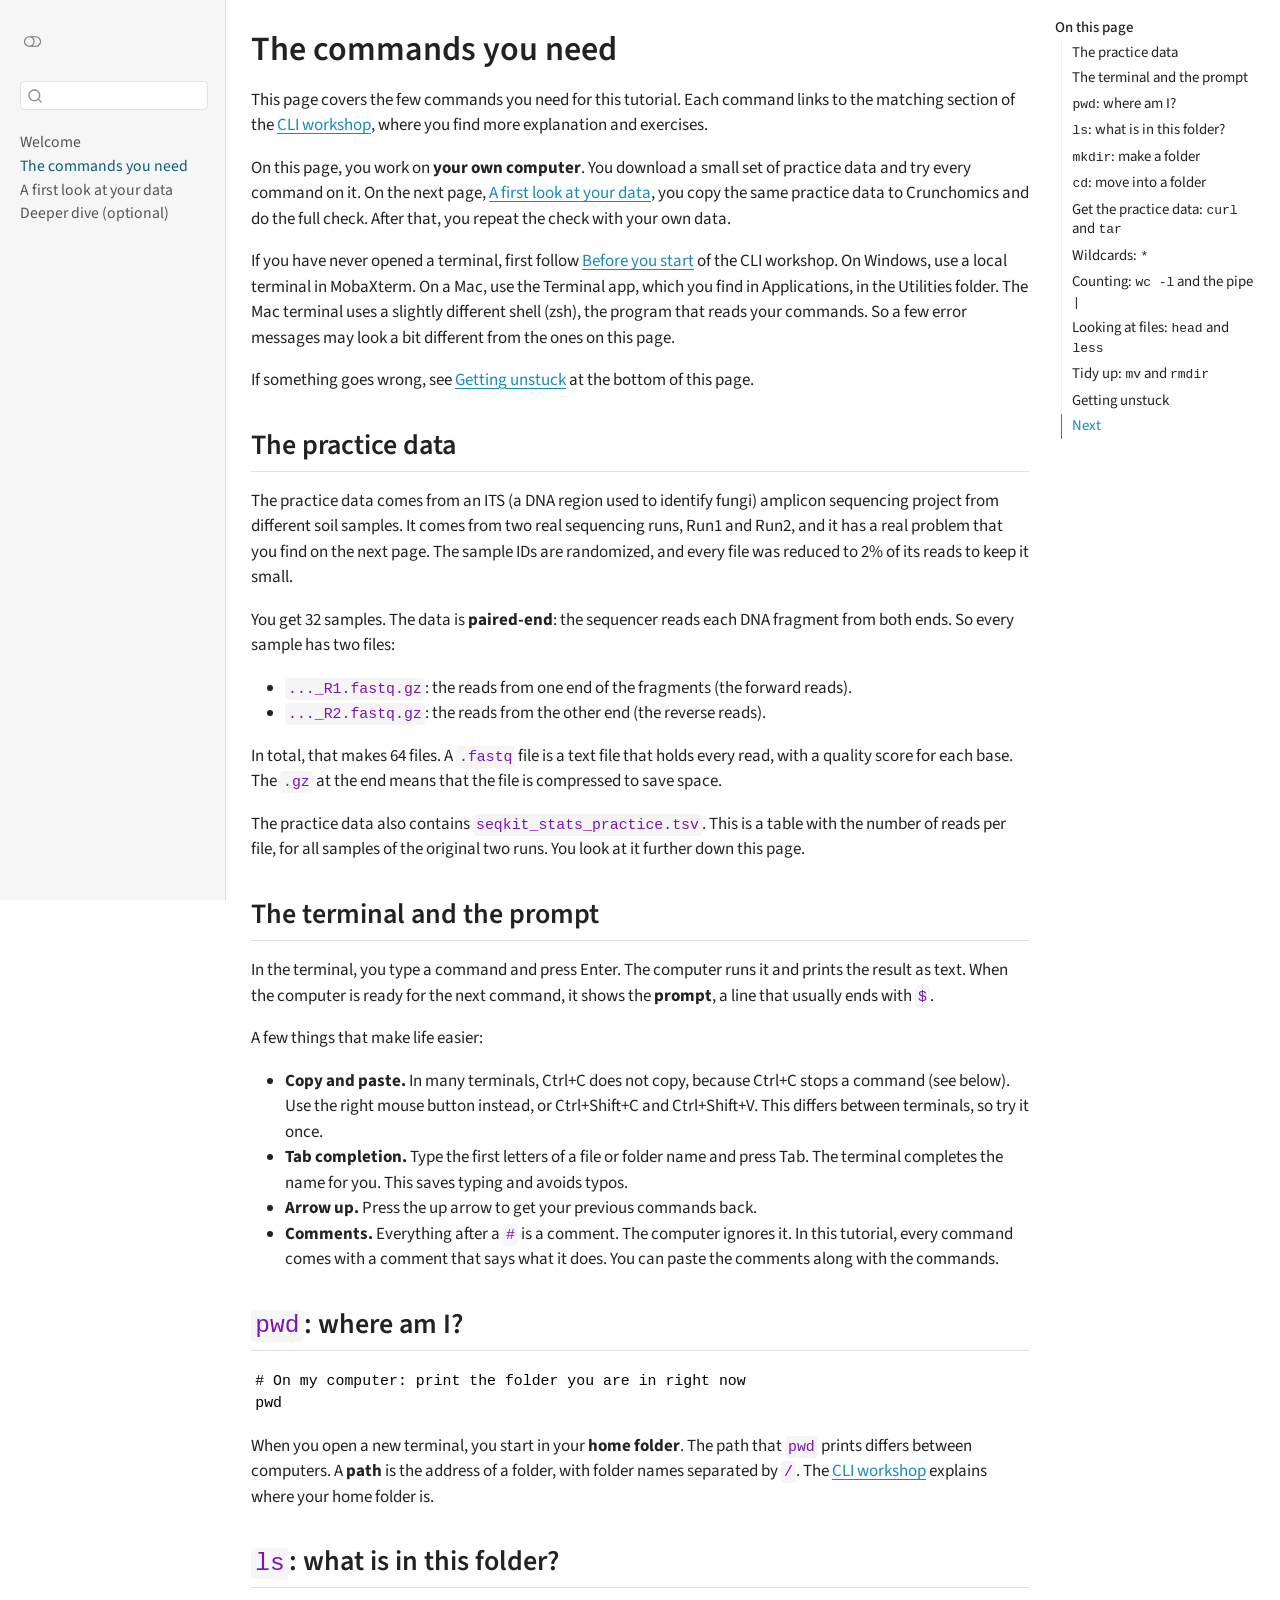
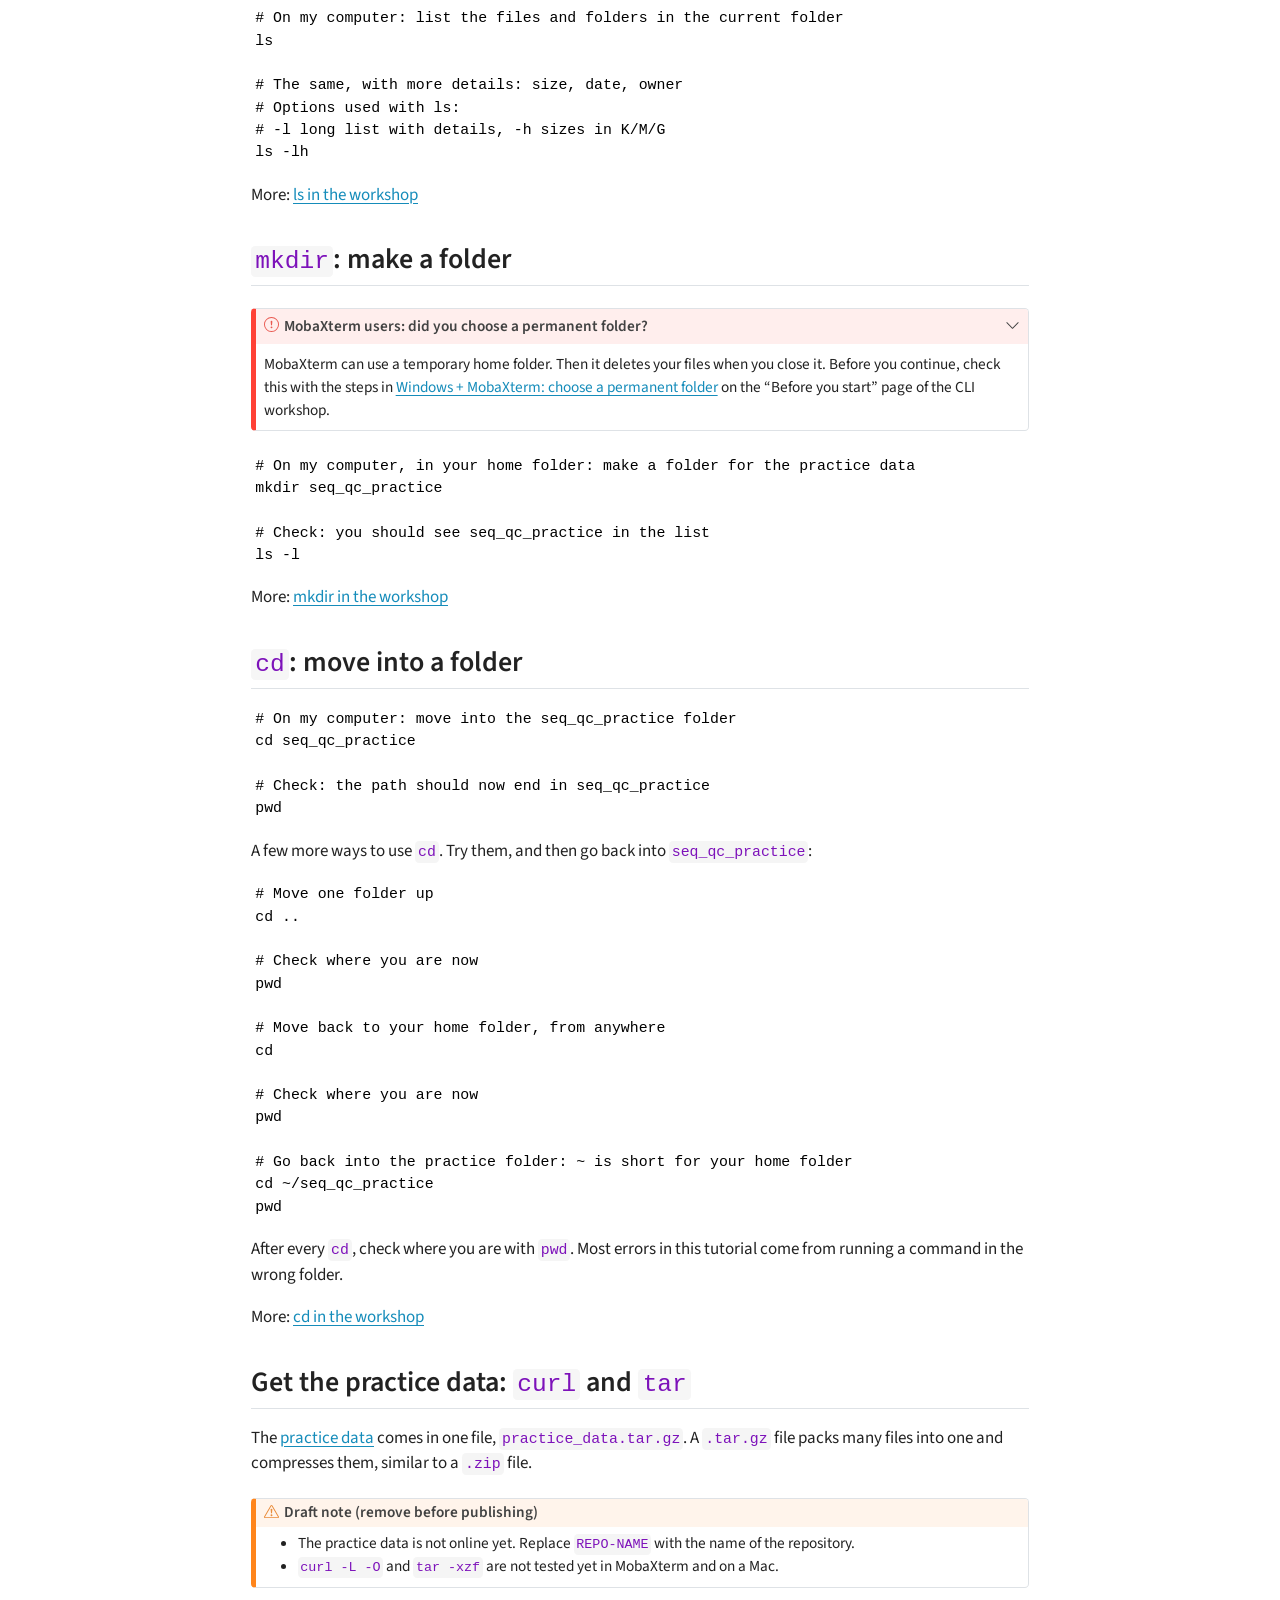
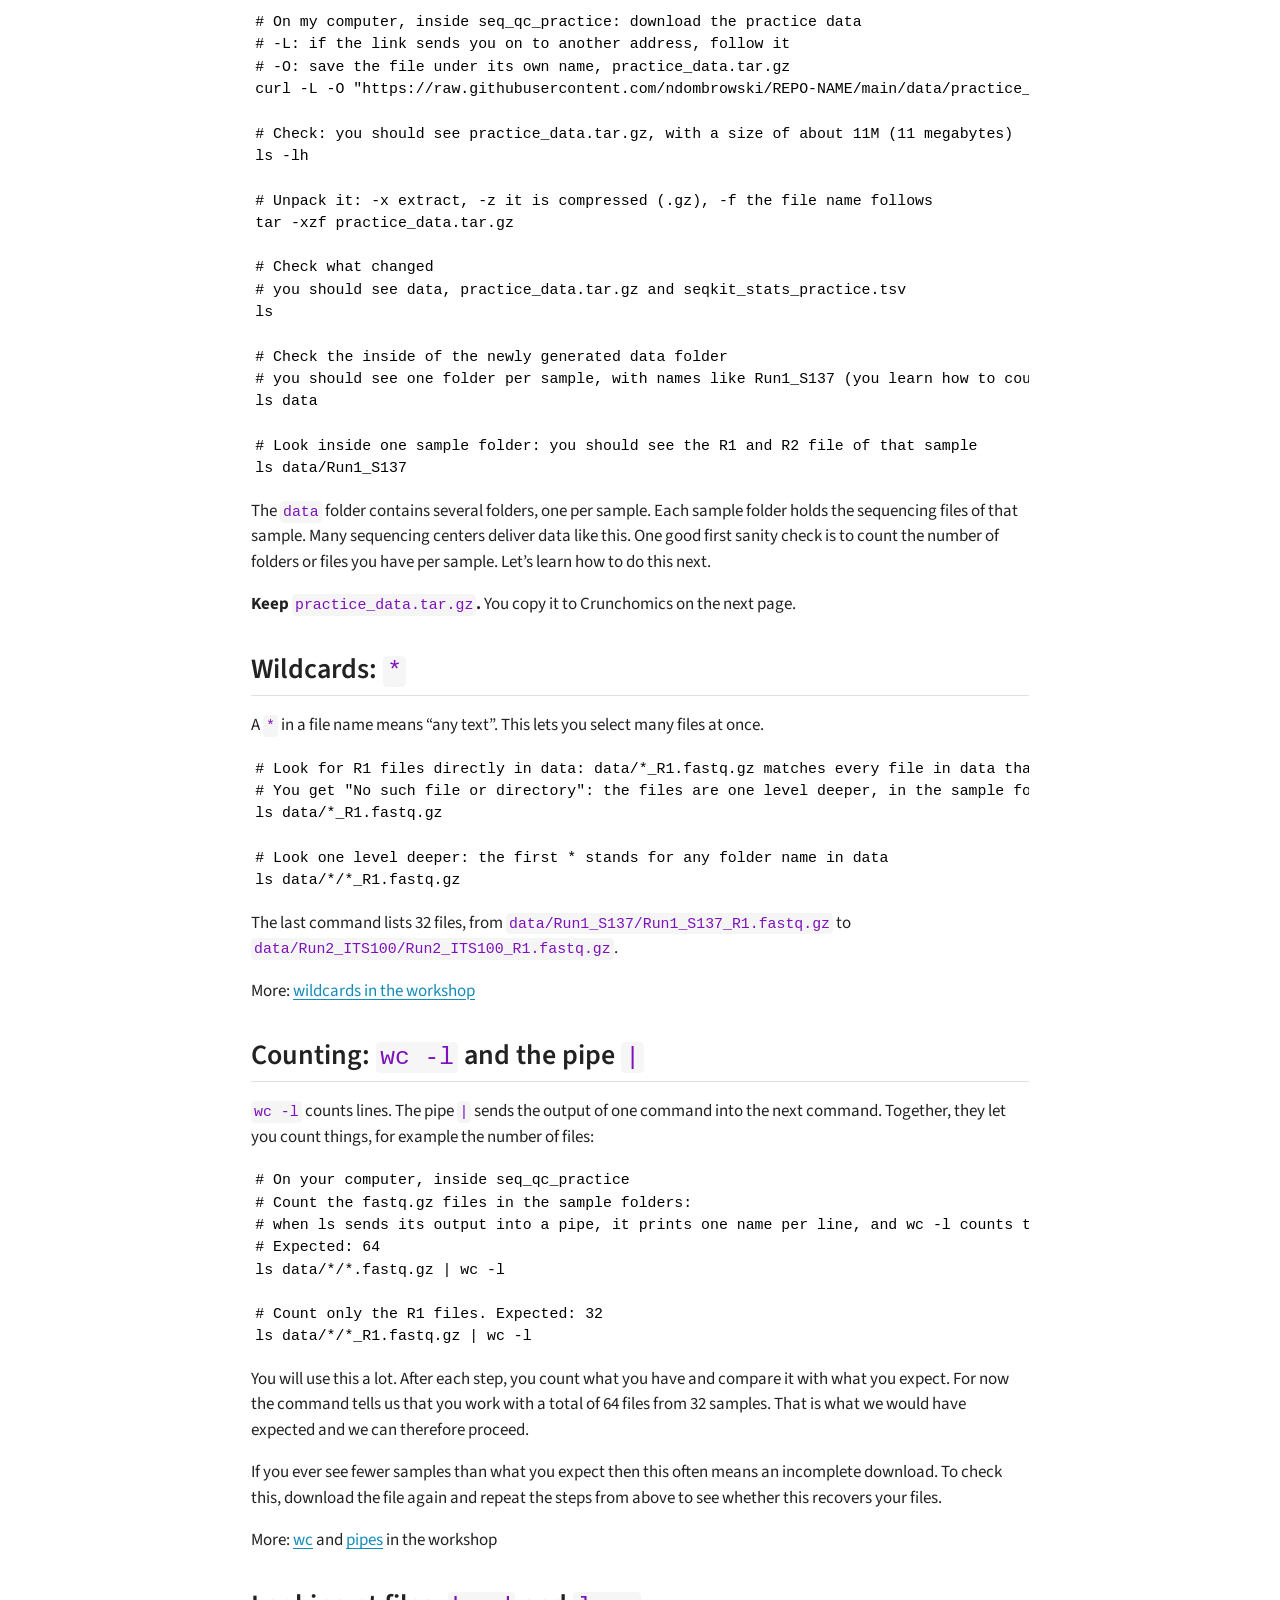
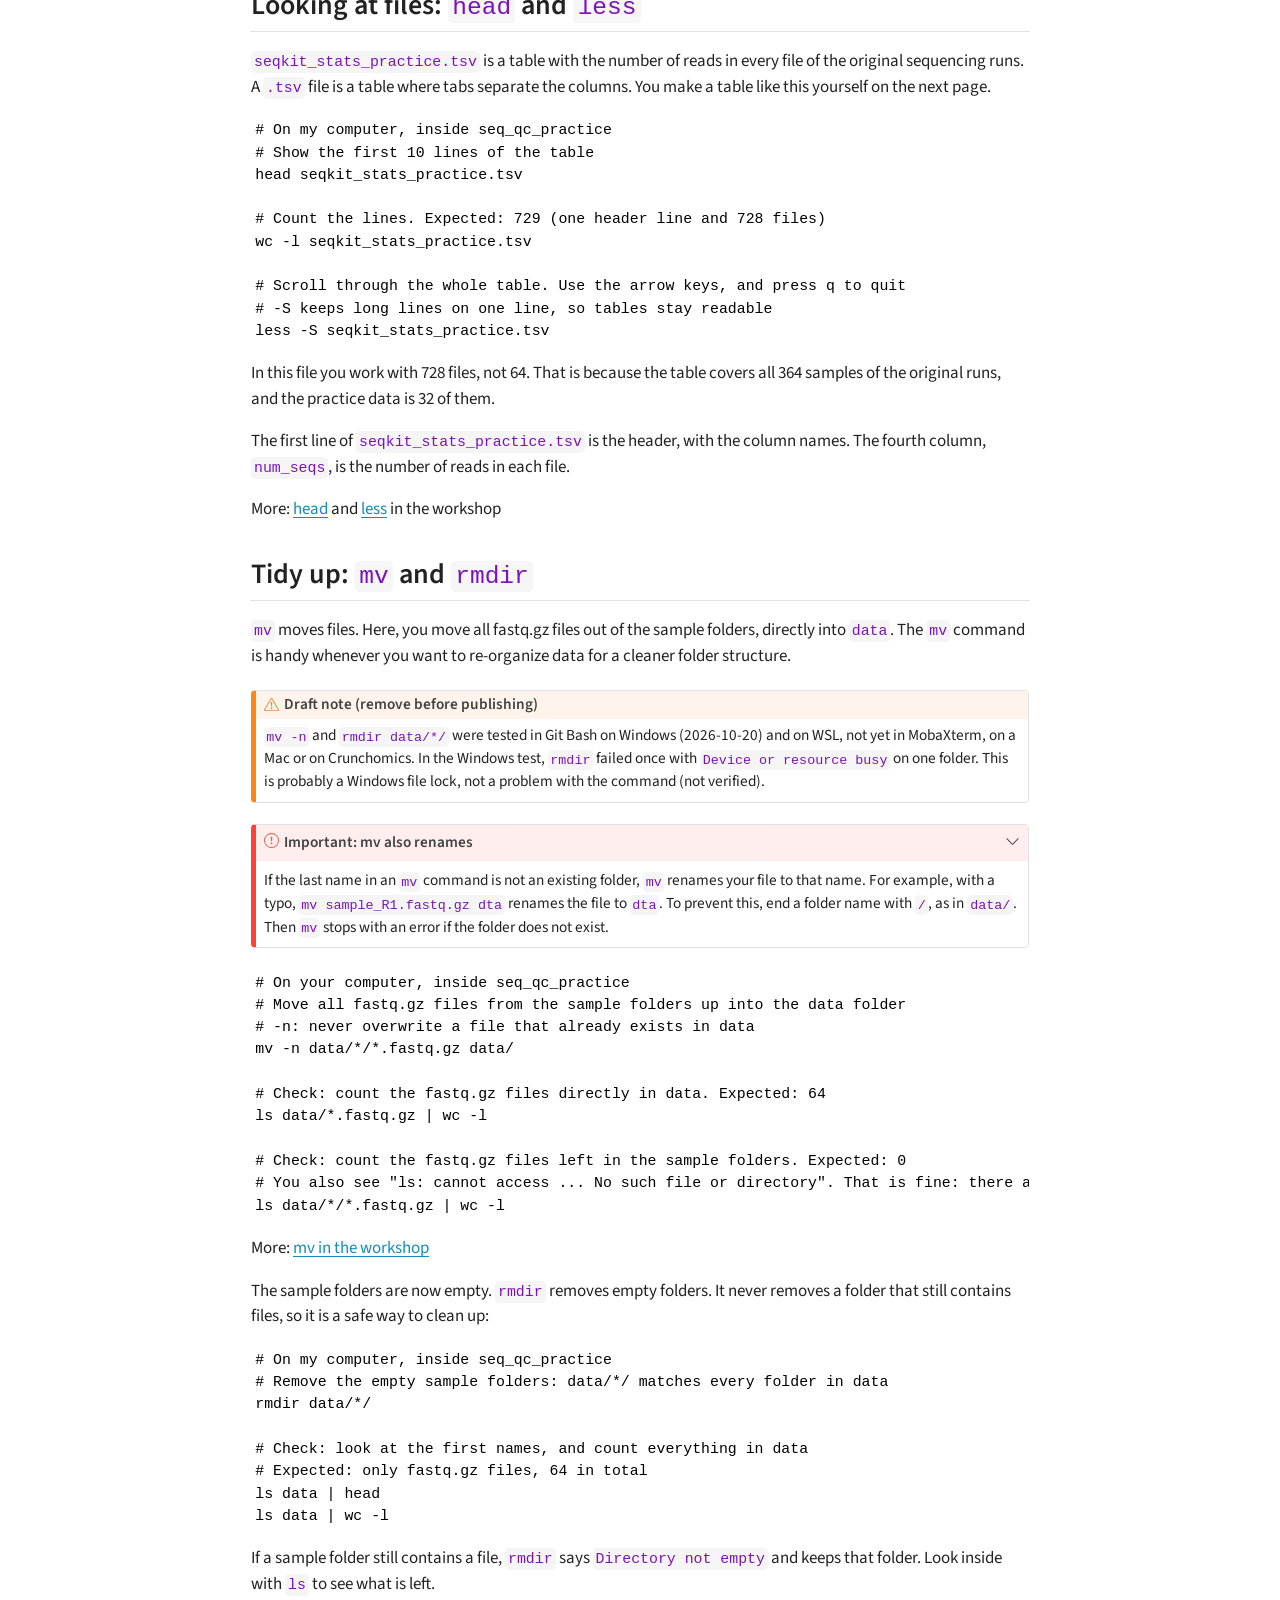
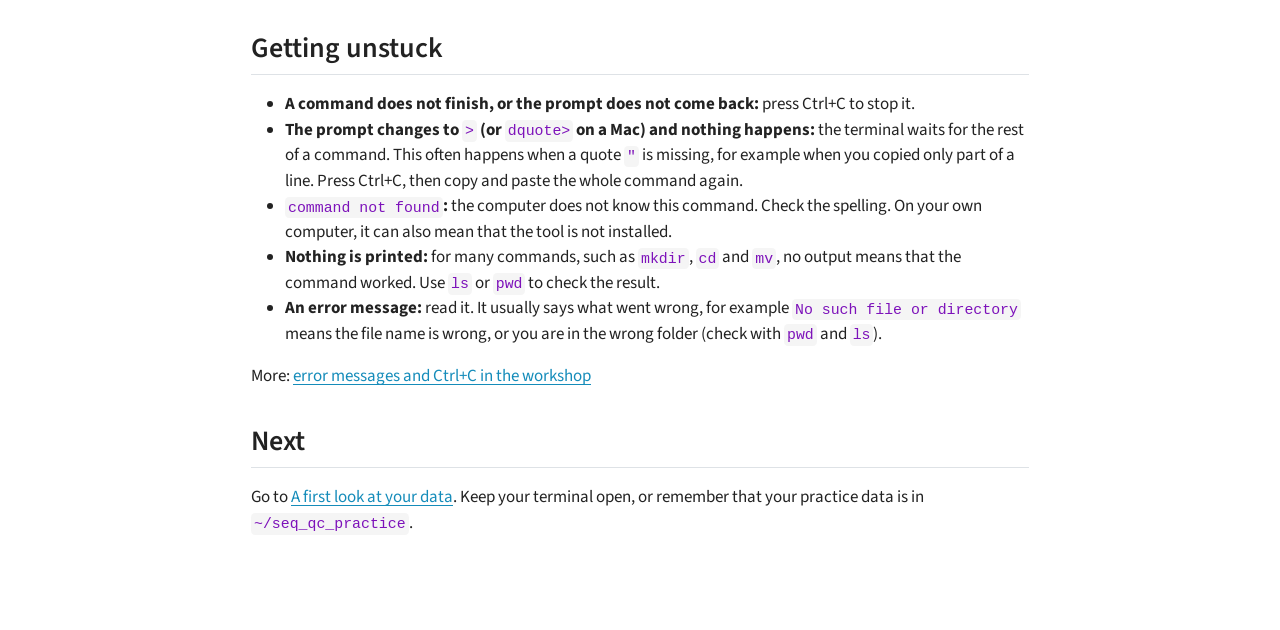
==== docs/source/cli_minimum.html @ c7c20f43 "initial version put online" ====
<!DOCTYPE html>
<html xmlns="http://www.w3.org/1999/xhtml" lang="en" xml:lang="en"><head>

<meta charset="utf-8">
<meta name="generator" content="quarto-1.8.25">

<meta name="viewport" content="width=device-width, initial-scale=1.0, user-scalable=yes">


<title>The commands you need – First look at your sequencing data</title>
<style>
code{white-space: pre-wrap;}
span.smallcaps{font-variant: small-caps;}
div.columns{display: flex; gap: min(4vw, 1.5em);}
div.column{flex: auto; overflow-x: auto;}
div.hanging-indent{margin-left: 1.5em; text-indent: -1.5em;}
ul.task-list{list-style: none;}
ul.task-list li input[type="checkbox"] {
  width: 0.8em;
  margin: 0 0.8em 0.2em -1em; /* quarto-specific, see https://github.com/quarto-dev/quarto-cli/issues/4556 */ 
  vertical-align: middle;
}
</style>


<script src="../site_libs/quarto-nav/quarto-nav.js"></script>
<script src="../site_libs/quarto-nav/headroom.min.js"></script>
<script src="../site_libs/clipboard/clipboard.min.js"></script>
<script src="../site_libs/quarto-search/autocomplete.umd.js"></script>
<script src="../site_libs/quarto-search/fuse.min.js"></script>
<script src="../site_libs/quarto-search/quarto-search.js"></script>
<meta name="quarto:offset" content="../">
<script src="../site_libs/quarto-html/quarto.js" type="module"></script>
<script src="../site_libs/quarto-html/tabsets/tabsets.js" type="module"></script>
<script src="../site_libs/quarto-html/axe/axe-check.js" type="module"></script>
<script src="../site_libs/quarto-html/popper.min.js"></script>
<script src="../site_libs/quarto-html/tippy.umd.min.js"></script>
<script src="../site_libs/quarto-html/anchor.min.js"></script>
<link href="../site_libs/quarto-html/tippy.css" rel="stylesheet">
<link href="../site_libs/quarto-html/quarto-syntax-highlighting-7b89279ff1a6dce999919e0e67d4d9ec.css" rel="stylesheet" class="quarto-color-scheme" id="quarto-text-highlighting-styles">
<link href="../site_libs/quarto-html/quarto-syntax-highlighting-dark-707d8167ce6003fca903bfe2be84ab7f.css" rel="stylesheet" class="quarto-color-scheme quarto-color-alternate" id="quarto-text-highlighting-styles">
<link href="../site_libs/quarto-html/quarto-syntax-highlighting-7b89279ff1a6dce999919e0e67d4d9ec.css" rel="stylesheet" class="quarto-color-scheme-extra" id="quarto-text-highlighting-styles">
<script src="../site_libs/bootstrap/bootstrap.min.js"></script>
<link href="../site_libs/bootstrap/bootstrap-icons.css" rel="stylesheet">
<link href="../site_libs/bootstrap/bootstrap-a8c54b696edecc08a61f744415371247.min.css" rel="stylesheet" append-hash="true" class="quarto-color-scheme" id="quarto-bootstrap" data-mode="light">
<link href="../site_libs/bootstrap/bootstrap-dark-7ecb8f517338ca286f29673a4347da8d.min.css" rel="stylesheet" append-hash="true" class="quarto-color-scheme quarto-color-alternate" id="quarto-bootstrap" data-mode="dark">
<link href="../site_libs/bootstrap/bootstrap-a8c54b696edecc08a61f744415371247.min.css" rel="stylesheet" append-hash="true" class="quarto-color-scheme-extra" id="quarto-bootstrap" data-mode="light">
<script id="quarto-search-options" type="application/json">{
  "location": "sidebar",
  "copy-button": false,
  "collapse-after": 3,
  "panel-placement": "start",
  "type": "textbox",
  "limit": 50,
  "keyboard-shortcut": [
    "f",
    "/",
    "s"
  ],
  "show-item-context": false,
  "language": {
    "search-no-results-text": "No results",
    "search-matching-documents-text": "matching documents",
    "search-copy-link-title": "Copy link to search",
    "search-hide-matches-text": "Hide additional matches",
    "search-more-match-text": "more match in this document",
    "search-more-matches-text": "more matches in this document",
    "search-clear-button-title": "Clear",
    "search-text-placeholder": "",
    "search-detached-cancel-button-title": "Cancel",
    "search-submit-button-title": "Submit",
    "search-label": "Search"
  }
}</script>


</head>

<body class="nav-sidebar docked quarto-light"><script id="quarto-html-before-body" type="application/javascript">
    const toggleBodyColorMode = (bsSheetEl) => {
      const mode = bsSheetEl.getAttribute("data-mode");
      const bodyEl = window.document.querySelector("body");
      if (mode === "dark") {
        bodyEl.classList.add("quarto-dark");
        bodyEl.classList.remove("quarto-light");
      } else {
        bodyEl.classList.add("quarto-light");
        bodyEl.classList.remove("quarto-dark");
      }
    }
    const toggleBodyColorPrimary = () => {
      const bsSheetEl = window.document.querySelector("link#quarto-bootstrap:not([rel=disabled-stylesheet])");
      if (bsSheetEl) {
        toggleBodyColorMode(bsSheetEl);
      }
    }
    const setColorSchemeToggle = (alternate) => {
      const toggles = window.document.querySelectorAll('.quarto-color-scheme-toggle');
      for (let i=0; i < toggles.length; i++) {
        const toggle = toggles[i];
        if (toggle) {
          if (alternate) {
            toggle.classList.add("alternate");
          } else {
            toggle.classList.remove("alternate");
          }
        }
      }
    };
    const toggleColorMode = (alternate) => {
      // Switch the stylesheets
      const primaryStylesheets = window.document.querySelectorAll('link.quarto-color-scheme:not(.quarto-color-alternate)');
      const alternateStylesheets = window.document.querySelectorAll('link.quarto-color-scheme.quarto-color-alternate');
      manageTransitions('#quarto-margin-sidebar .nav-link', false);
      if (alternate) {
        // note: dark is layered on light, we don't disable primary!
        enableStylesheet(alternateStylesheets);
        for (const sheetNode of alternateStylesheets) {
          if (sheetNode.id === "quarto-bootstrap") {
            toggleBodyColorMode(sheetNode);
          }
        }
      } else {
        disableStylesheet(alternateStylesheets);
        enableStylesheet(primaryStylesheets)
        toggleBodyColorPrimary();
      }
      manageTransitions('#quarto-margin-sidebar .nav-link', true);
      // Switch the toggles
      setColorSchemeToggle(alternate)
      // Hack to workaround the fact that safari doesn't
      // properly recolor the scrollbar when toggling (#1455)
      if (navigator.userAgent.indexOf('Safari') > 0 && navigator.userAgent.indexOf('Chrome') == -1) {
        manageTransitions("body", false);
        window.scrollTo(0, 1);
        setTimeout(() => {
          window.scrollTo(0, 0);
          manageTransitions("body", true);
        }, 40);
      }
    }
    const disableStylesheet = (stylesheets) => {
      for (let i=0; i < stylesheets.length; i++) {
        const stylesheet = stylesheets[i];
        stylesheet.rel = 'disabled-stylesheet';
      }
    }
    const enableStylesheet = (stylesheets) => {
      for (let i=0; i < stylesheets.length; i++) {
        const stylesheet = stylesheets[i];
        if(stylesheet.rel !== 'stylesheet') { // for Chrome, which will still FOUC without this check
          stylesheet.rel = 'stylesheet';
        }
      }
    }
    const manageTransitions = (selector, allowTransitions) => {
      const els = window.document.querySelectorAll(selector);
      for (let i=0; i < els.length; i++) {
        const el = els[i];
        if (allowTransitions) {
          el.classList.remove('notransition');
        } else {
          el.classList.add('notransition');
        }
      }
    }
    const isFileUrl = () => {
      return window.location.protocol === 'file:';
    }
    const hasAlternateSentinel = () => {
      let styleSentinel = getColorSchemeSentinel();
      if (styleSentinel !== null) {
        return styleSentinel === "alternate";
      } else {
        return false;
      }
    }
    const setStyleSentinel = (alternate) => {
      const value = alternate ? "alternate" : "default";
      if (!isFileUrl()) {
        window.localStorage.setItem("quarto-color-scheme", value);
      } else {
        localAlternateSentinel = value;
      }
    }
    const getColorSchemeSentinel = () => {
      if (!isFileUrl()) {
        const storageValue = window.localStorage.getItem("quarto-color-scheme");
        return storageValue != null ? storageValue : localAlternateSentinel;
      } else {
        return localAlternateSentinel;
      }
    }
    const toggleGiscusIfUsed = (isAlternate, darkModeDefault) => {
      const baseTheme = document.querySelector('#giscus-base-theme')?.value ?? 'light';
      const alternateTheme = document.querySelector('#giscus-alt-theme')?.value ?? 'dark';
      let newTheme = '';
      if(authorPrefersDark) {
        newTheme = isAlternate ? baseTheme : alternateTheme;
      } else {
        newTheme = isAlternate ? alternateTheme : baseTheme;
      }
      const changeGiscusTheme = () => {
        // From: https://github.com/giscus/giscus/issues/336
        const sendMessage = (message) => {
          const iframe = document.querySelector('iframe.giscus-frame');
          if (!iframe) return;
          iframe.contentWindow.postMessage({ giscus: message }, 'https://giscus.app');
        }
        sendMessage({
          setConfig: {
            theme: newTheme
          }
        });
      }
      const isGiscussLoaded = window.document.querySelector('iframe.giscus-frame') !== null;
      if (isGiscussLoaded) {
        changeGiscusTheme();
      }
    };
    const authorPrefersDark = false;
    const darkModeDefault = authorPrefersDark;
      document.querySelector('link#quarto-text-highlighting-styles.quarto-color-scheme-extra').rel = 'disabled-stylesheet';
      document.querySelector('link#quarto-bootstrap.quarto-color-scheme-extra').rel = 'disabled-stylesheet';
    let localAlternateSentinel = darkModeDefault ? 'alternate' : 'default';
    // Dark / light mode switch
    window.quartoToggleColorScheme = () => {
      // Read the current dark / light value
      let toAlternate = !hasAlternateSentinel();
      toggleColorMode(toAlternate);
      setStyleSentinel(toAlternate);
      toggleGiscusIfUsed(toAlternate, darkModeDefault);
      window.dispatchEvent(new Event('resize'));
    };
    // Switch to dark mode if need be
    if (hasAlternateSentinel()) {
      toggleColorMode(true);
    } else {
      toggleColorMode(false);
    }
  </script>

<div id="quarto-search-results"></div>
  <header id="quarto-header" class="headroom fixed-top">
  <nav class="quarto-secondary-nav">
    <div class="container-fluid d-flex">
      <button type="button" class="quarto-btn-toggle btn" data-bs-toggle="collapse" role="button" data-bs-target=".quarto-sidebar-collapse-item" aria-controls="quarto-sidebar" aria-expanded="false" aria-label="Toggle sidebar navigation" onclick="if (window.quartoToggleHeadroom) { window.quartoToggleHeadroom(); }">
        <i class="bi bi-layout-text-sidebar-reverse"></i>
      </button>
        <nav class="quarto-page-breadcrumbs" aria-label="breadcrumb"><ol class="breadcrumb"><li class="breadcrumb-item"><a href="../source/cli_minimum.html">The commands you need</a></li></ol></nav>
        <a class="flex-grow-1" role="navigation" data-bs-toggle="collapse" data-bs-target=".quarto-sidebar-collapse-item" aria-controls="quarto-sidebar" aria-expanded="false" aria-label="Toggle sidebar navigation" onclick="if (window.quartoToggleHeadroom) { window.quartoToggleHeadroom(); }">      
        </a>
      <button type="button" class="btn quarto-search-button" aria-label="Search" onclick="window.quartoOpenSearch();">
        <i class="bi bi-search"></i>
      </button>
    </div>
  </nav>
</header>
<!-- content -->
<div id="quarto-content" class="quarto-container page-columns page-rows-contents page-layout-article">
<!-- sidebar -->
  <nav id="quarto-sidebar" class="sidebar collapse collapse-horizontal quarto-sidebar-collapse-item sidebar-navigation docked overflow-auto">
    <div class="pt-lg-2 mt-2 text-left sidebar-header">
      <a href="../index.html" class="sidebar-logo-link">
      </a>
      <div class="sidebar-tools-main">
  <a href="" class="quarto-color-scheme-toggle quarto-navigation-tool  px-1" onclick="window.quartoToggleColorScheme(); return false;" title="Toggle dark mode"><i class="bi"></i></a>
</div>
      </div>
        <div class="mt-2 flex-shrink-0 align-items-center">
        <div class="sidebar-search">
        <div id="quarto-search" class="" title="Search"></div>
        </div>
        </div>
    <div class="sidebar-menu-container"> 
    <ul class="list-unstyled mt-1">
        <li class="sidebar-item">
  <div class="sidebar-item-container"> 
  <a href="../index.html" class="sidebar-item-text sidebar-link">
 <span class="menu-text">Welcome</span></a>
  </div>
</li>
        <li class="sidebar-item">
  <div class="sidebar-item-container"> 
  <a href="../source/cli_minimum.html" class="sidebar-item-text sidebar-link active">
 <span class="menu-text">The commands you need</span></a>
  </div>
</li>
        <li class="sidebar-item">
  <div class="sidebar-item-container"> 
  <a href="../source/first_look.html" class="sidebar-item-text sidebar-link">
 <span class="menu-text">A first look at your data</span></a>
  </div>
</li>
        <li class="sidebar-item">
  <div class="sidebar-item-container"> 
  <a href="../source/deeper_dive.html" class="sidebar-item-text sidebar-link">
 <span class="menu-text">Deeper dive (optional)</span></a>
  </div>
</li>
    </ul>
    </div>
</nav>
<div id="quarto-sidebar-glass" class="quarto-sidebar-collapse-item" data-bs-toggle="collapse" data-bs-target=".quarto-sidebar-collapse-item"></div>
<!-- margin-sidebar -->
    <div id="quarto-margin-sidebar" class="sidebar margin-sidebar">
        <nav id="TOC" role="doc-toc" class="toc-active">
    <h2 id="toc-title">On this page</h2>
   
  <ul>
  <li><a href="#the-practice-data" id="toc-the-practice-data" class="nav-link active" data-scroll-target="#the-practice-data">The practice data</a></li>
  <li><a href="#the-terminal-and-the-prompt" id="toc-the-terminal-and-the-prompt" class="nav-link" data-scroll-target="#the-terminal-and-the-prompt">The terminal and the prompt</a></li>
  <li><a href="#pwd-where-am-i" id="toc-pwd-where-am-i" class="nav-link" data-scroll-target="#pwd-where-am-i"><code>pwd</code>: where am I?</a></li>
  <li><a href="#ls-what-is-in-this-folder" id="toc-ls-what-is-in-this-folder" class="nav-link" data-scroll-target="#ls-what-is-in-this-folder"><code>ls</code>: what is in this folder?</a></li>
  <li><a href="#mkdir-make-a-folder" id="toc-mkdir-make-a-folder" class="nav-link" data-scroll-target="#mkdir-make-a-folder"><code>mkdir</code>: make a folder</a></li>
  <li><a href="#cd-move-into-a-folder" id="toc-cd-move-into-a-folder" class="nav-link" data-scroll-target="#cd-move-into-a-folder"><code>cd</code>: move into a folder</a></li>
  <li><a href="#get-the-practice-data-curl-and-tar" id="toc-get-the-practice-data-curl-and-tar" class="nav-link" data-scroll-target="#get-the-practice-data-curl-and-tar">Get the practice data: <code>curl</code> and <code>tar</code></a></li>
  <li><a href="#wildcards" id="toc-wildcards" class="nav-link" data-scroll-target="#wildcards">Wildcards: <code>*</code></a></li>
  <li><a href="#counting-wc--l-and-the-pipe" id="toc-counting-wc--l-and-the-pipe" class="nav-link" data-scroll-target="#counting-wc--l-and-the-pipe">Counting: <code>wc -l</code> and the pipe <code>|</code></a></li>
  <li><a href="#looking-at-files-head-and-less" id="toc-looking-at-files-head-and-less" class="nav-link" data-scroll-target="#looking-at-files-head-and-less">Looking at files: <code>head</code> and <code>less</code></a></li>
  <li><a href="#tidy-up-mv-and-rmdir" id="toc-tidy-up-mv-and-rmdir" class="nav-link" data-scroll-target="#tidy-up-mv-and-rmdir">Tidy up: <code>mv</code> and <code>rmdir</code></a></li>
  <li><a href="#getting-unstuck" id="toc-getting-unstuck" class="nav-link" data-scroll-target="#getting-unstuck">Getting unstuck</a></li>
  <li><a href="#next" id="toc-next" class="nav-link" data-scroll-target="#next">Next</a></li>
  </ul>
</nav>
    </div>
<!-- main -->
<main class="content" id="quarto-document-content">


<header id="title-block-header" class="quarto-title-block default">
<div class="quarto-title">
<h1 class="title">The commands you need</h1>
</div>



<div class="quarto-title-meta">

    
  
    
  </div>
  


</header>


<p>This page covers the few commands you need for this tutorial. Each command links to the matching section of the <a href="https://ndombrowski.github.io/cli_workshop/source/bash_intro.html">CLI workshop</a>, where you find more explanation and exercises.</p>
<p>On this page, you work on <strong>your own computer</strong>. You download a small set of practice data and try every command on it. On the next page, <a href="../source/first_look.html">A first look at your data</a>, you copy the same practice data to Crunchomics and do the full check. After that, you repeat the check with your own data.</p>
<p>If you have never opened a terminal, first follow <a href="https://ndombrowski.github.io/cli_workshop/source/installation.html">Before you start</a> of the CLI workshop. On Windows, use a local terminal in MobaXterm. On a Mac, use the Terminal app, which you find in Applications, in the Utilities folder. The Mac terminal uses a slightly different shell (zsh), the program that reads your commands. So a few error messages may look a bit different from the ones on this page.</p>
<p>If something goes wrong, see <a href="#getting-unstuck">Getting unstuck</a> at the bottom of this page.</p>
<section id="the-practice-data" class="level2">
<h2 class="anchored" data-anchor-id="the-practice-data">The practice data</h2>
<p>The practice data comes from an ITS (a DNA region used to identify fungi) amplicon sequencing project from different soil samples. It comes from two real sequencing runs, Run1 and Run2, and it has a real problem that you find on the next page. The sample IDs are randomized, and every file was reduced to 2% of its reads to keep it small.</p>
<p>You get 32 samples. The data is <strong>paired-end</strong>: the sequencer reads each DNA fragment from both ends. So every sample has two files:</p>
<ul>
<li><code>..._R1.fastq.gz</code>: the reads from one end of the fragments (the forward reads).</li>
<li><code>..._R2.fastq.gz</code>: the reads from the other end (the reverse reads).</li>
</ul>
<p>In total, that makes 64 files. A <code>.fastq</code> file is a text file that holds every read, with a quality score for each base. The <code>.gz</code> at the end means that the file is compressed to save space.</p>
<p>The practice data also contains <code>seqkit_stats_practice.tsv</code>. This is a table with the number of reads per file, for all samples of the original two runs. You look at it further down this page.</p>
</section>
<section id="the-terminal-and-the-prompt" class="level2">
<h2 class="anchored" data-anchor-id="the-terminal-and-the-prompt">The terminal and the prompt</h2>
<p>In the terminal, you type a command and press Enter. The computer runs it and prints the result as text. When the computer is ready for the next command, it shows the <strong>prompt</strong>, a line that usually ends with <code>$</code>.</p>
<p>A few things that make life easier:</p>
<ul>
<li><strong>Copy and paste.</strong> In many terminals, Ctrl+C does not copy, because Ctrl+C stops a command (see below). Use the right mouse button instead, or Ctrl+Shift+C and Ctrl+Shift+V. This differs between terminals, so try it once.</li>
<li><strong>Tab completion.</strong> Type the first letters of a file or folder name and press Tab. The terminal completes the name for you. This saves typing and avoids typos.</li>
<li><strong>Arrow up.</strong> Press the up arrow to get your previous commands back.</li>
<li><strong>Comments.</strong> Everything after a <code>#</code> is a comment. The computer ignores it. In this tutorial, every command comes with a comment that says what it does. You can paste the comments along with the commands.</li>
</ul>
</section>
<section id="pwd-where-am-i" class="level2">
<h2 class="anchored" data-anchor-id="pwd-where-am-i"><code>pwd</code>: where am I?</h2>
<pre class="{bash}"><code># On my computer: print the folder you are in right now
pwd</code></pre>
<p>When you open a new terminal, you start in your <strong>home folder</strong>. The path that <code>pwd</code> prints differs between computers. A <strong>path</strong> is the address of a folder, with folder names separated by <code>/</code>. The <a href="https://ndombrowski.github.io/cli_workshop/source/bash_intro.html#pwd-find-out-where-we-are">CLI workshop</a> explains where your home folder is.</p>
</section>
<section id="ls-what-is-in-this-folder" class="level2">
<h2 class="anchored" data-anchor-id="ls-what-is-in-this-folder"><code>ls</code>: what is in this folder?</h2>
<pre class="{bash}"><code># On my computer: list the files and folders in the current folder
ls

# The same, with more details: size, date, owner
# Options used with ls: 
# -l long list with details, -h sizes in K/M/G
ls -lh</code></pre>
<p>More: <a href="https://ndombrowski.github.io/cli_workshop/source/bash_intro.html#ls-list-the-contents-of-a-directory">ls in the workshop</a></p>
</section>
<section id="mkdir-make-a-folder" class="level2">
<h2 class="anchored" data-anchor-id="mkdir-make-a-folder"><code>mkdir</code>: make a folder</h2>
<div class="callout callout-style-default callout-important callout-titled" title="MobaXterm users: did you choose a permanent folder?">
<div class="callout-header d-flex align-content-center" data-bs-toggle="collapse" data-bs-target=".callout-1-contents" aria-controls="callout-1" aria-expanded="true" aria-label="Toggle callout">
<div class="callout-icon-container">
<i class="callout-icon"></i>
</div>
<div class="callout-title-container flex-fill">
<span class="screen-reader-only">Important</span>MobaXterm users: did you choose a permanent folder?
</div>
<div class="callout-btn-toggle d-inline-block border-0 py-1 ps-1 pe-0 float-end"><i class="callout-toggle"></i></div>
</div>
<div id="callout-1" class="callout-1-contents callout-collapse collapse show">
<div class="callout-body-container callout-body">
<p>MobaXterm can use a temporary home folder. Then it deletes your files when you close it. Before you continue, check this with the steps in <a href="https://ndombrowski.github.io/cli_workshop/source/installation.html#windows-mobaxterm-choose-a-permanent-folder">Windows + MobaXterm: choose a permanent folder</a> on the “Before you start” page of the CLI workshop.</p>
</div>
</div>
</div>
<pre class="{bash}"><code># On my computer, in your home folder: make a folder for the practice data
mkdir seq_qc_practice

# Check: you should see seq_qc_practice in the list
ls -l</code></pre>
<p>More: <a href="https://ndombrowski.github.io/cli_workshop/source/bash_intro.html#mkdir-make-new-folders">mkdir in the workshop</a></p>
</section>
<section id="cd-move-into-a-folder" class="level2">
<h2 class="anchored" data-anchor-id="cd-move-into-a-folder"><code>cd</code>: move into a folder</h2>
<pre class="{bash}"><code># On my computer: move into the seq_qc_practice folder
cd seq_qc_practice

# Check: the path should now end in seq_qc_practice
pwd</code></pre>
<p>A few more ways to use <code>cd</code>. Try them, and then go back into <code>seq_qc_practice</code>:</p>
<pre class="{bash}"><code># Move one folder up
cd ..

# Check where you are now 
pwd

# Move back to your home folder, from anywhere
cd

# Check where you are now 
pwd

# Go back into the practice folder: ~ is short for your home folder
cd ~/seq_qc_practice
pwd</code></pre>
<p>After every <code>cd</code>, check where you are with <code>pwd</code>. Most errors in this tutorial come from running a command in the wrong folder.</p>
<p>More: <a href="https://ndombrowski.github.io/cli_workshop/source/bash_intro.html#cd-move-around-folders">cd in the workshop</a></p>
</section>
<section id="get-the-practice-data-curl-and-tar" class="level2">
<h2 class="anchored" data-anchor-id="get-the-practice-data-curl-and-tar">Get the practice data: <code>curl</code> and <code>tar</code></h2>
<p>The <a href="#the-practice-data">practice data</a> comes in one file, <code>practice_data.tar.gz</code>. A <code>.tar.gz</code> file packs many files into one and compresses them, similar to a <code>.zip</code> file.</p>
<div class="callout callout-style-default callout-warning callout-titled">
<div class="callout-header d-flex align-content-center">
<div class="callout-icon-container">
<i class="callout-icon"></i>
</div>
<div class="callout-title-container flex-fill">
<span class="screen-reader-only">Warning</span>Draft note (remove before publishing)
</div>
</div>
<div class="callout-body-container callout-body">
<ul>
<li>The practice data is not online yet. Replace <code>REPO-NAME</code> with the name of the repository.</li>
<li><code>curl -L -O</code> and <code>tar -xzf</code> are not tested yet in MobaXterm and on a Mac.</li>
</ul>
</div>
</div>
<pre class="{bash}"><code># On my computer, inside seq_qc_practice: download the practice data
# -L: if the link sends you on to another address, follow it
# -O: save the file under its own name, practice_data.tar.gz
curl -L -O "https://raw.githubusercontent.com/ndombrowski/REPO-NAME/main/data/practice_data.tar.gz"

# Check: you should see practice_data.tar.gz, with a size of about 11M (11 megabytes)
ls -lh

# Unpack it: -x extract, -z it is compressed (.gz), -f the file name follows
tar -xzf practice_data.tar.gz

# Check what changed
# you should see data, practice_data.tar.gz and seqkit_stats_practice.tsv
ls

# Check the inside of the newly generated data folder 
# you should see one folder per sample, with names like Run1_S137 (you learn how to count the number of files later)
ls data 

# Look inside one sample folder: you should see the R1 and R2 file of that sample
ls data/Run1_S137</code></pre>
<p>The <code>data</code> folder contains several folders, one per sample. Each sample folder holds the sequencing files of that sample. Many sequencing centers deliver data like this. One good first sanity check is to count the number of folders or files you have per sample. Let’s learn how to do this next.</p>
<p><strong>Keep <code>practice_data.tar.gz</code>.</strong> You copy it to Crunchomics on the next page.</p>
</section>
<section id="wildcards" class="level2">
<h2 class="anchored" data-anchor-id="wildcards">Wildcards: <code>*</code></h2>
<p>A <code>*</code> in a file name means “any text”. This lets you select many files at once.</p>
<pre class="{bash}"><code># Look for R1 files directly in data: data/*_R1.fastq.gz matches every file in data that ends in _R1.fastq.gz
# You get "No such file or directory": the files are one level deeper, in the sample folders
ls data/*_R1.fastq.gz

# Look one level deeper: the first * stands for any folder name in data
ls data/*/*_R1.fastq.gz</code></pre>
<p>The last command lists 32 files, from <code>data/Run1_S137/Run1_S137_R1.fastq.gz</code> to <code>data/Run2_ITS100/Run2_ITS100_R1.fastq.gz</code>.</p>
<p>More: <a href="https://ndombrowski.github.io/cli_workshop/source/bash_intro.html#wildcards">wildcards in the workshop</a></p>
</section>
<section id="counting-wc--l-and-the-pipe" class="level2">
<h2 class="anchored" data-anchor-id="counting-wc--l-and-the-pipe">Counting: <code>wc -l</code> and the pipe <code>|</code></h2>
<p><code>wc -l</code> counts lines. The pipe <code>|</code> sends the output of one command into the next command. Together, they let you count things, for example the number of files:</p>
<pre class="{bash}"><code># On your computer, inside seq_qc_practice
# Count the fastq.gz files in the sample folders: 
# when ls sends its output into a pipe, it prints one name per line, and wc -l counts the lines
# Expected: 64
ls data/*/*.fastq.gz | wc -l

# Count only the R1 files. Expected: 32
ls data/*/*_R1.fastq.gz | wc -l</code></pre>
<p>You will use this a lot. After each step, you count what you have and compare it with what you expect. For now the command tells us that you work with a total of 64 files from 32 samples. That is what we would have expected and we can therefore proceed.</p>
<p>If you ever see fewer samples than what you expect then this often means an incomplete download. To check this, download the file again and repeat the steps from above to see whether this recovers your files.</p>
<p>More: <a href="https://ndombrowski.github.io/cli_workshop/source/bash_intro.html#wc-count-things">wc</a> and <a href="https://ndombrowski.github.io/cli_workshop/source/bash_intro.html#pipes">pipes</a> in the workshop</p>
</section>
<section id="looking-at-files-head-and-less" class="level2">
<h2 class="anchored" data-anchor-id="looking-at-files-head-and-less">Looking at files: <code>head</code> and <code>less</code></h2>
<p><code>seqkit_stats_practice.tsv</code> is a table with the number of reads in every file of the original sequencing runs. A <code>.tsv</code> file is a table where tabs separate the columns. You make a table like this yourself on the next page.</p>
<pre class="{bash}"><code># On my computer, inside seq_qc_practice
# Show the first 10 lines of the table
head seqkit_stats_practice.tsv

# Count the lines. Expected: 729 (one header line and 728 files)
wc -l seqkit_stats_practice.tsv

# Scroll through the whole table. Use the arrow keys, and press q to quit
# -S keeps long lines on one line, so tables stay readable
less -S seqkit_stats_practice.tsv</code></pre>
<p>In this file you work with 728 files, not 64. That is because the table covers all 364 samples of the original runs, and the practice data is 32 of them.</p>
<p>The first line of <code>seqkit_stats_practice.tsv</code> is the header, with the column names. The fourth column, <code>num_seqs</code>, is the number of reads in each file.</p>
<p>More: <a href="https://ndombrowski.github.io/cli_workshop/source/bash_intro.html#head-view-the-first-lines-of-a-file">head</a> and <a href="https://ndombrowski.github.io/cli_workshop/source/bash_intro.html#less-view-the-full-file">less</a> in the workshop</p>
</section>
<section id="tidy-up-mv-and-rmdir" class="level2">
<h2 class="anchored" data-anchor-id="tidy-up-mv-and-rmdir">Tidy up: <code>mv</code> and <code>rmdir</code></h2>
<p><code>mv</code> moves files. Here, you move all fastq.gz files out of the sample folders, directly into <code>data</code>. The <code>mv</code> command is handy whenever you want to re-organize data for a cleaner folder structure.</p>
<div class="callout callout-style-default callout-warning callout-titled">
<div class="callout-header d-flex align-content-center">
<div class="callout-icon-container">
<i class="callout-icon"></i>
</div>
<div class="callout-title-container flex-fill">
<span class="screen-reader-only">Warning</span>Draft note (remove before publishing)
</div>
</div>
<div class="callout-body-container callout-body">
<p><code>mv -n</code> and <code>rmdir data/*/</code> were tested in Git Bash on Windows (2026-10-20) and on WSL, not yet in MobaXterm, on a Mac or on Crunchomics. In the Windows test, <code>rmdir</code> failed once with <code>Device or resource busy</code> on one folder. This is probably a Windows file lock, not a problem with the command (not verified).</p>
</div>
</div>
<div class="callout callout-style-default callout-important callout-titled" title="Important: mv also renames">
<div class="callout-header d-flex align-content-center" data-bs-toggle="collapse" data-bs-target=".callout-4-contents" aria-controls="callout-4" aria-expanded="true" aria-label="Toggle callout">
<div class="callout-icon-container">
<i class="callout-icon"></i>
</div>
<div class="callout-title-container flex-fill">
<span class="screen-reader-only">Important</span>Important: mv also renames
</div>
<div class="callout-btn-toggle d-inline-block border-0 py-1 ps-1 pe-0 float-end"><i class="callout-toggle"></i></div>
</div>
<div id="callout-4" class="callout-4-contents callout-collapse collapse show">
<div class="callout-body-container callout-body">
<p>If the last name in an <code>mv</code> command is not an existing folder, <code>mv</code> renames your file to that name. For example, with a typo, <code>mv sample_R1.fastq.gz dta</code> renames the file to <code>dta</code>. To prevent this, end a folder name with <code>/</code>, as in <code>data/</code>. Then <code>mv</code> stops with an error if the folder does not exist.</p>
</div>
</div>
</div>
<pre class="{bash}"><code># On your computer, inside seq_qc_practice
# Move all fastq.gz files from the sample folders up into the data folder
# -n: never overwrite a file that already exists in data
mv -n data/*/*.fastq.gz data/

# Check: count the fastq.gz files directly in data. Expected: 64
ls data/*.fastq.gz | wc -l

# Check: count the fastq.gz files left in the sample folders. Expected: 0
# You also see "ls: cannot access ... No such file or directory". That is fine: there are no files left to list
ls data/*/*.fastq.gz | wc -l</code></pre>
<p>More: <a href="https://ndombrowski.github.io/cli_workshop/source/bash_intro.html#mv-moving-and-renaming-data">mv in the workshop</a></p>
<p>The sample folders are now empty. <code>rmdir</code> removes empty folders. It never removes a folder that still contains files, so it is a safe way to clean up:</p>
<pre class="{bash}"><code># On my computer, inside seq_qc_practice
# Remove the empty sample folders: data/*/ matches every folder in data
rmdir data/*/

# Check: look at the first names, and count everything in data
# Expected: only fastq.gz files, 64 in total
ls data | head
ls data | wc -l</code></pre>
<p>If a sample folder still contains a file, <code>rmdir</code> says <code>Directory not empty</code> and keeps that folder. Look inside with <code>ls</code> to see what is left.</p>
</section>
<section id="getting-unstuck" class="level2">
<h2 class="anchored" data-anchor-id="getting-unstuck">Getting unstuck</h2>
<ul>
<li><strong>A command does not finish, or the prompt does not come back:</strong> press Ctrl+C to stop it.</li>
<li><strong>The prompt changes to <code>&gt;</code> (or <code>dquote&gt;</code> on a Mac) and nothing happens:</strong> the terminal waits for the rest of a command. This often happens when a quote <code>"</code> is missing, for example when you copied only part of a line. Press Ctrl+C, then copy and paste the whole command again.</li>
<li><strong><code>command not found</code>:</strong> the computer does not know this command. Check the spelling. On your own computer, it can also mean that the tool is not installed.</li>
<li><strong>Nothing is printed:</strong> for many commands, such as <code>mkdir</code>, <code>cd</code> and <code>mv</code>, no output means that the command worked. Use <code>ls</code> or <code>pwd</code> to check the result.</li>
<li><strong>An error message:</strong> read it. It usually says what went wrong, for example <code>No such file or directory</code> means the file name is wrong, or you are in the wrong folder (check with <code>pwd</code> and <code>ls</code>).</li>
</ul>
<p>More: <a href="https://ndombrowski.github.io/cli_workshop/source/bash_intro.html#error-messages-and-ctrlc-getting-unstuck">error messages and Ctrl+C in the workshop</a></p>
</section>
<section id="next" class="level2">
<h2 class="anchored" data-anchor-id="next">Next</h2>
<p>Go to <a href="../source/first_look.html">A first look at your data</a>. Keep your terminal open, or remember that your practice data is in <code>~/seq_qc_practice</code>.</p>


</section>

</main> <!-- /main -->
<script id="quarto-html-after-body" type="application/javascript">
  window.document.addEventListener("DOMContentLoaded", function (event) {
    // Ensure there is a toggle, if there isn't float one in the top right
    if (window.document.querySelector('.quarto-color-scheme-toggle') === null) {
      const a = window.document.createElement('a');
      a.classList.add('top-right');
      a.classList.add('quarto-color-scheme-toggle');
      a.href = "";
      a.onclick = function() { try { window.quartoToggleColorScheme(); } catch {} return false; };
      const i = window.document.createElement("i");
      i.classList.add('bi');
      a.appendChild(i);
      window.document.body.appendChild(a);
    }
    setColorSchemeToggle(hasAlternateSentinel())
    const icon = "";
    const anchorJS = new window.AnchorJS();
    anchorJS.options = {
      placement: 'right',
      icon: icon
    };
    anchorJS.add('.anchored');
    const isCodeAnnotation = (el) => {
      for (const clz of el.classList) {
        if (clz.startsWith('code-annotation-')) {                     
          return true;
        }
      }
      return false;
    }
    const onCopySuccess = function(e) {
      // button target
      const button = e.trigger;
      // don't keep focus
      button.blur();
      // flash "checked"
      button.classList.add('code-copy-button-checked');
      var currentTitle = button.getAttribute("title");
      button.setAttribute("title", "Copied!");
      let tooltip;
      if (window.bootstrap) {
        button.setAttribute("data-bs-toggle", "tooltip");
        button.setAttribute("data-bs-placement", "left");
        button.setAttribute("data-bs-title", "Copied!");
        tooltip = new bootstrap.Tooltip(button, 
          { trigger: "manual", 
            customClass: "code-copy-button-tooltip",
            offset: [0, -8]});
        tooltip.show();    
      }
      setTimeout(function() {
        if (tooltip) {
          tooltip.hide();
          button.removeAttribute("data-bs-title");
          button.removeAttribute("data-bs-toggle");
          button.removeAttribute("data-bs-placement");
        }
        button.setAttribute("title", currentTitle);
        button.classList.remove('code-copy-button-checked');
      }, 1000);
      // clear code selection
      e.clearSelection();
    }
    const getTextToCopy = function(trigger) {
      const outerScaffold = trigger.parentElement.cloneNode(true);
      const codeEl = outerScaffold.querySelector('code');
      for (const childEl of codeEl.children) {
        if (isCodeAnnotation(childEl)) {
          childEl.remove();
        }
      }
      return codeEl.innerText;
    }
    const clipboard = new window.ClipboardJS('.code-copy-button:not([data-in-quarto-modal])', {
      text: getTextToCopy
    });
    clipboard.on('success', onCopySuccess);
    if (window.document.getElementById('quarto-embedded-source-code-modal')) {
      const clipboardModal = new window.ClipboardJS('.code-copy-button[data-in-quarto-modal]', {
        text: getTextToCopy,
        container: window.document.getElementById('quarto-embedded-source-code-modal')
      });
      clipboardModal.on('success', onCopySuccess);
    }
      var localhostRegex = new RegExp(/^(?:http|https):\/\/localhost\:?[0-9]*\//);
      var mailtoRegex = new RegExp(/^mailto:/);
        var filterRegex = new RegExp('/' + window.location.host + '/');
      var isInternal = (href) => {
          return filterRegex.test(href) || localhostRegex.test(href) || mailtoRegex.test(href);
      }
      // Inspect non-navigation links and adorn them if external
     var links = window.document.querySelectorAll('a[href]:not(.nav-link):not(.navbar-brand):not(.toc-action):not(.sidebar-link):not(.sidebar-item-toggle):not(.pagination-link):not(.no-external):not([aria-hidden]):not(.dropdown-item):not(.quarto-navigation-tool):not(.about-link)');
      for (var i=0; i<links.length; i++) {
        const link = links[i];
        if (!isInternal(link.href)) {
          // undo the damage that might have been done by quarto-nav.js in the case of
          // links that we want to consider external
          if (link.dataset.originalHref !== undefined) {
            link.href = link.dataset.originalHref;
          }
        }
      }
    function tippyHover(el, contentFn, onTriggerFn, onUntriggerFn) {
      const config = {
        allowHTML: true,
        maxWidth: 500,
        delay: 100,
        arrow: false,
        appendTo: function(el) {
            return el.parentElement;
        },
        interactive: true,
        interactiveBorder: 10,
        theme: 'quarto',
        placement: 'bottom-start',
      };
      if (contentFn) {
        config.content = contentFn;
      }
      if (onTriggerFn) {
        config.onTrigger = onTriggerFn;
      }
      if (onUntriggerFn) {
        config.onUntrigger = onUntriggerFn;
      }
      window.tippy(el, config); 
    }
    const noterefs = window.document.querySelectorAll('a[role="doc-noteref"]');
    for (var i=0; i<noterefs.length; i++) {
      const ref = noterefs[i];
      tippyHover(ref, function() {
        // use id or data attribute instead here
        let href = ref.getAttribute('data-footnote-href') || ref.getAttribute('href');
        try { href = new URL(href).hash; } catch {}
        const id = href.replace(/^#\/?/, "");
        const note = window.document.getElementById(id);
        if (note) {
          return note.innerHTML;
        } else {
          return "";
        }
      });
    }
    const xrefs = window.document.querySelectorAll('a.quarto-xref');
    const processXRef = (id, note) => {
      // Strip column container classes
      const stripColumnClz = (el) => {
        el.classList.remove("page-full", "page-columns");
        if (el.children) {
          for (const child of el.children) {
            stripColumnClz(child);
          }
        }
      }
      stripColumnClz(note)
      if (id === null || id.startsWith('sec-')) {
        // Special case sections, only their first couple elements
        const container = document.createElement("div");
        if (note.children && note.children.length > 2) {
          container.appendChild(note.children[0].cloneNode(true));
          for (let i = 1; i < note.children.length; i++) {
            const child = note.children[i];
            if (child.tagName === "P" && child.innerText === "") {
              continue;
            } else {
              container.appendChild(child.cloneNode(true));
              break;
            }
          }
          if (window.Quarto?.typesetMath) {
            window.Quarto.typesetMath(container);
          }
          return container.innerHTML
        } else {
          if (window.Quarto?.typesetMath) {
            window.Quarto.typesetMath(note);
          }
          return note.innerHTML;
        }
      } else {
        // Remove any anchor links if they are present
        const anchorLink = note.querySelector('a.anchorjs-link');
        if (anchorLink) {
          anchorLink.remove();
        }
        if (window.Quarto?.typesetMath) {
          window.Quarto.typesetMath(note);
        }
        if (note.classList.contains("callout")) {
          return note.outerHTML;
        } else {
          return note.innerHTML;
        }
      }
    }
    for (var i=0; i<xrefs.length; i++) {
      const xref = xrefs[i];
      tippyHover(xref, undefined, function(instance) {
        instance.disable();
        let url = xref.getAttribute('href');
        let hash = undefined; 
        if (url.startsWith('#')) {
          hash = url;
        } else {
          try { hash = new URL(url).hash; } catch {}
        }
        if (hash) {
          const id = hash.replace(/^#\/?/, "");
          const note = window.document.getElementById(id);
          if (note !== null) {
            try {
              const html = processXRef(id, note.cloneNode(true));
              instance.setContent(html);
            } finally {
              instance.enable();
              instance.show();
            }
          } else {
            // See if we can fetch this
            fetch(url.split('#')[0])
            .then(res => res.text())
            .then(html => {
              const parser = new DOMParser();
              const htmlDoc = parser.parseFromString(html, "text/html");
              const note = htmlDoc.getElementById(id);
              if (note !== null) {
                const html = processXRef(id, note);
                instance.setContent(html);
              } 
            }).finally(() => {
              instance.enable();
              instance.show();
            });
          }
        } else {
          // See if we can fetch a full url (with no hash to target)
          // This is a special case and we should probably do some content thinning / targeting
          fetch(url)
          .then(res => res.text())
          .then(html => {
            const parser = new DOMParser();
            const htmlDoc = parser.parseFromString(html, "text/html");
            const note = htmlDoc.querySelector('main.content');
            if (note !== null) {
              // This should only happen for chapter cross references
              // (since there is no id in the URL)
              // remove the first header
              if (note.children.length > 0 && note.children[0].tagName === "HEADER") {
                note.children[0].remove();
              }
              const html = processXRef(null, note);
              instance.setContent(html);
            } 
          }).finally(() => {
            instance.enable();
            instance.show();
          });
        }
      }, function(instance) {
      });
    }
        let selectedAnnoteEl;
        const selectorForAnnotation = ( cell, annotation) => {
          let cellAttr = 'data-code-cell="' + cell + '"';
          let lineAttr = 'data-code-annotation="' +  annotation + '"';
          const selector = 'span[' + cellAttr + '][' + lineAttr + ']';
          return selector;
        }
        const selectCodeLines = (annoteEl) => {
          const doc = window.document;
          const targetCell = annoteEl.getAttribute("data-target-cell");
          const targetAnnotation = annoteEl.getAttribute("data-target-annotation");
          const annoteSpan = window.document.querySelector(selectorForAnnotation(targetCell, targetAnnotation));
          const lines = annoteSpan.getAttribute("data-code-lines").split(",");
          const lineIds = lines.map((line) => {
            return targetCell + "-" + line;
          })
          let top = null;
          let height = null;
          let parent = null;
          if (lineIds.length > 0) {
              //compute the position of the single el (top and bottom and make a div)
              const el = window.document.getElementById(lineIds[0]);
              top = el.offsetTop;
              height = el.offsetHeight;
              parent = el.parentElement.parentElement;
            if (lineIds.length > 1) {
              const lastEl = window.document.getElementById(lineIds[lineIds.length - 1]);
              const bottom = lastEl.offsetTop + lastEl.offsetHeight;
              height = bottom - top;
            }
            if (top !== null && height !== null && parent !== null) {
              // cook up a div (if necessary) and position it 
              let div = window.document.getElementById("code-annotation-line-highlight");
              if (div === null) {
                div = window.document.createElement("div");
                div.setAttribute("id", "code-annotation-line-highlight");
                div.style.position = 'absolute';
                parent.appendChild(div);
              }
              div.style.top = top - 2 + "px";
              div.style.height = height + 4 + "px";
              div.style.left = 0;
              let gutterDiv = window.document.getElementById("code-annotation-line-highlight-gutter");
              if (gutterDiv === null) {
                gutterDiv = window.document.createElement("div");
                gutterDiv.setAttribute("id", "code-annotation-line-highlight-gutter");
                gutterDiv.style.position = 'absolute';
                const codeCell = window.document.getElementById(targetCell);
                const gutter = codeCell.querySelector('.code-annotation-gutter');
                gutter.appendChild(gutterDiv);
              }
              gutterDiv.style.top = top - 2 + "px";
              gutterDiv.style.height = height + 4 + "px";
            }
            selectedAnnoteEl = annoteEl;
          }
        };
        const unselectCodeLines = () => {
          const elementsIds = ["code-annotation-line-highlight", "code-annotation-line-highlight-gutter"];
          elementsIds.forEach((elId) => {
            const div = window.document.getElementById(elId);
            if (div) {
              div.remove();
            }
          });
          selectedAnnoteEl = undefined;
        };
          // Handle positioning of the toggle
      window.addEventListener(
        "resize",
        throttle(() => {
          elRect = undefined;
          if (selectedAnnoteEl) {
            selectCodeLines(selectedAnnoteEl);
          }
        }, 10)
      );
      function throttle(fn, ms) {
      let throttle = false;
      let timer;
        return (...args) => {
          if(!throttle) { // first call gets through
              fn.apply(this, args);
              throttle = true;
          } else { // all the others get throttled
              if(timer) clearTimeout(timer); // cancel #2
              timer = setTimeout(() => {
                fn.apply(this, args);
                timer = throttle = false;
              }, ms);
          }
        };
      }
        // Attach click handler to the DT
        const annoteDls = window.document.querySelectorAll('dt[data-target-cell]');
        for (const annoteDlNode of annoteDls) {
          annoteDlNode.addEventListener('click', (event) => {
            const clickedEl = event.target;
            if (clickedEl !== selectedAnnoteEl) {
              unselectCodeLines();
              const activeEl = window.document.querySelector('dt[data-target-cell].code-annotation-active');
              if (activeEl) {
                activeEl.classList.remove('code-annotation-active');
              }
              selectCodeLines(clickedEl);
              clickedEl.classList.add('code-annotation-active');
            } else {
              // Unselect the line
              unselectCodeLines();
              clickedEl.classList.remove('code-annotation-active');
            }
          });
        }
    const findCites = (el) => {
      const parentEl = el.parentElement;
      if (parentEl) {
        const cites = parentEl.dataset.cites;
        if (cites) {
          return {
            el,
            cites: cites.split(' ')
          };
        } else {
          return findCites(el.parentElement)
        }
      } else {
        return undefined;
      }
    };
    var bibliorefs = window.document.querySelectorAll('a[role="doc-biblioref"]');
    for (var i=0; i<bibliorefs.length; i++) {
      const ref = bibliorefs[i];
      const citeInfo = findCites(ref);
      if (citeInfo) {
        tippyHover(citeInfo.el, function() {
          var popup = window.document.createElement('div');
          citeInfo.cites.forEach(function(cite) {
            var citeDiv = window.document.createElement('div');
            citeDiv.classList.add('hanging-indent');
            citeDiv.classList.add('csl-entry');
            var biblioDiv = window.document.getElementById('ref-' + cite);
            if (biblioDiv) {
              citeDiv.innerHTML = biblioDiv.innerHTML;
            }
            popup.appendChild(citeDiv);
          });
          return popup.innerHTML;
        });
      }
    }
  });
  </script>
</div> <!-- /content -->




</body></html>
---- docs/site_libs/quarto-html/tippy.css ----
.tippy-box[data-animation=fade][data-state=hidden]{opacity:0}[data-tippy-root]{max-width:calc(100vw - 10px)}.tippy-box{position:relative;background-color:#333;color:#fff;border-radius:4px;font-size:14px;line-height:1.4;white-space:normal;outline:0;transition-property:transform,visibility,opacity}.tippy-box[data-placement^=top]>.tippy-arrow{bottom:0}.tippy-box[data-placement^=top]>.tippy-arrow:before{bottom:-7px;left:0;border-width:8px 8px 0;border-top-color:initial;transform-origin:center top}.tippy-box[data-placement^=bottom]>.tippy-arrow{top:0}.tippy-box[data-placement^=bottom]>.tippy-arrow:before{top:-7px;left:0;border-width:0 8px 8px;border-bottom-color:initial;transform-origin:center bottom}.tippy-box[data-placement^=left]>.tippy-arrow{right:0}.tippy-box[data-placement^=left]>.tippy-arrow:before{border-width:8px 0 8px 8px;border-left-color:initial;right:-7px;transform-origin:center left}.tippy-box[data-placement^=right]>.tippy-arrow{left:0}.tippy-box[data-placement^=right]>.tippy-arrow:before{left:-7px;border-width:8px 8px 8px 0;border-right-color:initial;transform-origin:center right}.tippy-box[data-inertia][data-state=visible]{transition-timing-function:cubic-bezier(.54,1.5,.38,1.11)}.tippy-arrow{width:16px;height:16px;color:#333}.tippy-arrow:before{content:"";position:absolute;border-color:transparent;border-style:solid}.tippy-content{position:relative;padding:5px 9px;z-index:1}
---- docs/site_libs/quarto-html/quarto-syntax-highlighting-7b89279ff1a6dce999919e0e67d4d9ec.css ----
/* quarto syntax highlight colors */
:root {
  --quarto-hl-ot-color: #003B4F;
  --quarto-hl-at-color: #657422;
  --quarto-hl-ss-color: #20794D;
  --quarto-hl-an-color: #5E5E5E;
  --quarto-hl-fu-color: #4758AB;
  --quarto-hl-st-color: #20794D;
  --quarto-hl-cf-color: #003B4F;
  --quarto-hl-op-color: #5E5E5E;
  --quarto-hl-er-color: #AD0000;
  --quarto-hl-bn-color: #AD0000;
  --quarto-hl-al-color: #AD0000;
  --quarto-hl-va-color: #111111;
  --quarto-hl-bu-color: inherit;
  --quarto-hl-ex-color: inherit;
  --quarto-hl-pp-color: #AD0000;
  --quarto-hl-in-color: #5E5E5E;
  --quarto-hl-vs-color: #20794D;
  --quarto-hl-wa-color: #5E5E5E;
  --quarto-hl-do-color: #5E5E5E;
  --quarto-hl-im-color: #00769E;
  --quarto-hl-ch-color: #20794D;
  --quarto-hl-dt-color: #AD0000;
  --quarto-hl-fl-color: #AD0000;
  --quarto-hl-co-color: #5E5E5E;
  --quarto-hl-cv-color: #5E5E5E;
  --quarto-hl-cn-color: #8f5902;
  --quarto-hl-sc-color: #5E5E5E;
  --quarto-hl-dv-color: #AD0000;
  --quarto-hl-kw-color: #003B4F;
}

/* other quarto variables */
:root {
  --quarto-font-monospace: SFMono-Regular, Menlo, Monaco, Consolas, "Liberation Mono", "Courier New", monospace;
}

/* syntax highlight based on Pandoc's rules */
pre > code.sourceCode > span {
  color: #003B4F;
}

code.sourceCode > span {
  color: #003B4F;
}

div.sourceCode,
div.sourceCode pre.sourceCode {
  color: #003B4F;
}

/* Normal */
code span {
  color: #003B4F;
}

/* Alert */
code span.al {
  color: #AD0000;
  font-style: inherit;
}

/* Annotation */
code span.an {
  color: #5E5E5E;
  font-style: inherit;
}

/* Attribute */
code span.at {
  color: #657422;
  font-style: inherit;
}

/* BaseN */
code span.bn {
  color: #AD0000;
  font-style: inherit;
}

/* BuiltIn */
code span.bu {
  font-style: inherit;
}

/* ControlFlow */
code span.cf {
  color: #003B4F;
  font-weight: bold;
  font-style: inherit;
}

/* Char */
code span.ch {
  color: #20794D;
  font-style: inherit;
}

/* Constant */
code span.cn {
  color: #8f5902;
  font-style: inherit;
}

/* Comment */
code span.co {
  color: #5E5E5E;
  font-style: inherit;
}

/* CommentVar */
code span.cv {
  color: #5E5E5E;
  font-style: italic;
}

/* Documentation */
code span.do {
  color: #5E5E5E;
  font-style: italic;
}

/* DataType */
code span.dt {
  color: #AD0000;
  font-style: inherit;
}

/* DecVal */
code span.dv {
  color: #AD0000;
  font-style: inherit;
}

/* Error */
code span.er {
  color: #AD0000;
  font-style: inherit;
}

/* Extension */
code span.ex {
  font-style: inherit;
}

/* Float */
code span.fl {
  color: #AD0000;
  font-style: inherit;
}

/* Function */
code span.fu {
  color: #4758AB;
  font-style: inherit;
}

/* Import */
code span.im {
  color: #00769E;
  font-style: inherit;
}

/* Information */
code span.in {
  color: #5E5E5E;
  font-style: inherit;
}

/* Keyword */
code span.kw {
  color: #003B4F;
  font-weight: bold;
  font-style: inherit;
}

/* Operator */
code span.op {
  color: #5E5E5E;
  font-style: inherit;
}

/* Other */
code span.ot {
  color: #003B4F;
  font-style: inherit;
}

/* Preprocessor */
code span.pp {
  color: #AD0000;
  font-style: inherit;
}

/* SpecialChar */
code span.sc {
  color: #5E5E5E;
  font-style: inherit;
}

/* SpecialString */
code span.ss {
  color: #20794D;
  font-style: inherit;
}

/* String */
code span.st {
  color: #20794D;
  font-style: inherit;
}

/* Variable */
code span.va {
  color: #111111;
  font-style: inherit;
}

/* VerbatimString */
code span.vs {
  color: #20794D;
  font-style: inherit;
}

/* Warning */
code span.wa {
  color: #5E5E5E;
  font-style: italic;
}

.prevent-inlining {
  content: "</";
}

/*# sourceMappingURL=3944bc705cfaf4c80e56f77c5205168a.css.map */
---- docs/site_libs/quarto-html/quarto-syntax-highlighting-dark-707d8167ce6003fca903bfe2be84ab7f.css ----
/* quarto syntax highlight colors */
:root {
  --quarto-hl-al-color: #f07178;
  --quarto-hl-an-color: #d4d0ab;
  --quarto-hl-at-color: #00e0e0;
  --quarto-hl-bn-color: #d4d0ab;
  --quarto-hl-bu-color: #abe338;
  --quarto-hl-ch-color: #abe338;
  --quarto-hl-co-color: #f8f8f2;
  --quarto-hl-cv-color: #ffd700;
  --quarto-hl-cn-color: #ffd700;
  --quarto-hl-cf-color: #ffa07a;
  --quarto-hl-dt-color: #ffa07a;
  --quarto-hl-dv-color: #d4d0ab;
  --quarto-hl-do-color: #f8f8f2;
  --quarto-hl-er-color: #f07178;
  --quarto-hl-ex-color: #00e0e0;
  --quarto-hl-fl-color: #d4d0ab;
  --quarto-hl-fu-color: #ffa07a;
  --quarto-hl-im-color: #abe338;
  --quarto-hl-in-color: #d4d0ab;
  --quarto-hl-kw-color: #ffa07a;
  --quarto-hl-op-color: #ffa07a;
  --quarto-hl-ot-color: #00e0e0;
  --quarto-hl-pp-color: #dcc6e0;
  --quarto-hl-re-color: #00e0e0;
  --quarto-hl-sc-color: #abe338;
  --quarto-hl-ss-color: #abe338;
  --quarto-hl-st-color: #abe338;
  --quarto-hl-va-color: #00e0e0;
  --quarto-hl-vs-color: #abe338;
  --quarto-hl-wa-color: #dcc6e0;
}

/* other quarto variables */
:root {
  --quarto-font-monospace: SFMono-Regular, Menlo, Monaco, Consolas, "Liberation Mono", "Courier New", monospace;
}

/* syntax highlight based on Pandoc's rules */
pre > code.sourceCode > span {
  color: #f8f8f2;
}

code.sourceCode > span {
  color: #f8f8f2;
}

div.sourceCode,
div.sourceCode pre.sourceCode {
  color: #f8f8f2;
}

/* Normal */
code span {
  color: #f8f8f2;
}

/* Alert */
code span.al {
  color: #f07178;
}

/* Annotation */
code span.an {
  color: #d4d0ab;
}

/* Attribute */
code span.at {
  color: #00e0e0;
}

/* BaseN */
code span.bn {
  color: #d4d0ab;
}

/* BuiltIn */
code span.bu {
  color: #abe338;
}

/* ControlFlow */
code span.cf {
  font-weight: bold;
  color: #ffa07a;
}

/* Char */
code span.ch {
  color: #abe338;
}

/* Constant */
code span.cn {
  color: #ffd700;
}

/* Comment */
code span.co {
  font-style: italic;
  color: #f8f8f2;
}

/* CommentVar */
code span.cv {
  color: #ffd700;
}

/* Documentation */
code span.do {
  color: #f8f8f2;
}

/* DataType */
code span.dt {
  color: #ffa07a;
}

/* DecVal */
code span.dv {
  color: #d4d0ab;
}

/* Error */
code span.er {
  color: #f07178;
  text-decoration: underline;
}

/* Extension */
code span.ex {
  font-weight: bold;
  color: #00e0e0;
}

/* Float */
code span.fl {
  color: #d4d0ab;
}

/* Function */
code span.fu {
  color: #ffa07a;
}

/* Import */
code span.im {
  color: #abe338;
}

/* Information */
code span.in {
  color: #d4d0ab;
}

/* Keyword */
code span.kw {
  font-weight: bold;
  color: #ffa07a;
}

/* Operator */
code span.op {
  color: #ffa07a;
}

/* Other */
code span.ot {
  color: #00e0e0;
}

/* Preprocessor */
code span.pp {
  color: #dcc6e0;
}

/* RegionMarker */
code span.re {
  background-color: #f8f8f2;
  color: #00e0e0;
}

/* SpecialChar */
code span.sc {
  color: #abe338;
}

/* SpecialString */
code span.ss {
  color: #abe338;
}

/* String */
code span.st {
  color: #abe338;
}

/* Variable */
code span.va {
  color: #00e0e0;
}

/* VerbatimString */
code span.vs {
  color: #abe338;
}

/* Warning */
code span.wa {
  color: #dcc6e0;
}

.prevent-inlining {
  content: "</";
}

/*# sourceMappingURL=f5ab3bb6f5ded8da9f12dd3a91d3da26.css.map */
---- docs/site_libs/quarto-html/quarto-syntax-highlighting-7b89279ff1a6dce999919e0e67d4d9ec.css ----
/* quarto syntax highlight colors */
:root {
  --quarto-hl-ot-color: #003B4F;
  --quarto-hl-at-color: #657422;
  --quarto-hl-ss-color: #20794D;
  --quarto-hl-an-color: #5E5E5E;
  --quarto-hl-fu-color: #4758AB;
  --quarto-hl-st-color: #20794D;
  --quarto-hl-cf-color: #003B4F;
  --quarto-hl-op-color: #5E5E5E;
  --quarto-hl-er-color: #AD0000;
  --quarto-hl-bn-color: #AD0000;
  --quarto-hl-al-color: #AD0000;
  --quarto-hl-va-color: #111111;
  --quarto-hl-bu-color: inherit;
  --quarto-hl-ex-color: inherit;
  --quarto-hl-pp-color: #AD0000;
  --quarto-hl-in-color: #5E5E5E;
  --quarto-hl-vs-color: #20794D;
  --quarto-hl-wa-color: #5E5E5E;
  --quarto-hl-do-color: #5E5E5E;
  --quarto-hl-im-color: #00769E;
  --quarto-hl-ch-color: #20794D;
  --quarto-hl-dt-color: #AD0000;
  --quarto-hl-fl-color: #AD0000;
  --quarto-hl-co-color: #5E5E5E;
  --quarto-hl-cv-color: #5E5E5E;
  --quarto-hl-cn-color: #8f5902;
  --quarto-hl-sc-color: #5E5E5E;
  --quarto-hl-dv-color: #AD0000;
  --quarto-hl-kw-color: #003B4F;
}

/* other quarto variables */
:root {
  --quarto-font-monospace: SFMono-Regular, Menlo, Monaco, Consolas, "Liberation Mono", "Courier New", monospace;
}

/* syntax highlight based on Pandoc's rules */
pre > code.sourceCode > span {
  color: #003B4F;
}

code.sourceCode > span {
  color: #003B4F;
}

div.sourceCode,
div.sourceCode pre.sourceCode {
  color: #003B4F;
}

/* Normal */
code span {
  color: #003B4F;
}

/* Alert */
code span.al {
  color: #AD0000;
  font-style: inherit;
}

/* Annotation */
code span.an {
  color: #5E5E5E;
  font-style: inherit;
}

/* Attribute */
code span.at {
  color: #657422;
  font-style: inherit;
}

/* BaseN */
code span.bn {
  color: #AD0000;
  font-style: inherit;
}

/* BuiltIn */
code span.bu {
  font-style: inherit;
}

/* ControlFlow */
code span.cf {
  color: #003B4F;
  font-weight: bold;
  font-style: inherit;
}

/* Char */
code span.ch {
  color: #20794D;
  font-style: inherit;
}

/* Constant */
code span.cn {
  color: #8f5902;
  font-style: inherit;
}

/* Comment */
code span.co {
  color: #5E5E5E;
  font-style: inherit;
}

/* CommentVar */
code span.cv {
  color: #5E5E5E;
  font-style: italic;
}

/* Documentation */
code span.do {
  color: #5E5E5E;
  font-style: italic;
}

/* DataType */
code span.dt {
  color: #AD0000;
  font-style: inherit;
}

/* DecVal */
code span.dv {
  color: #AD0000;
  font-style: inherit;
}

/* Error */
code span.er {
  color: #AD0000;
  font-style: inherit;
}

/* Extension */
code span.ex {
  font-style: inherit;
}

/* Float */
code span.fl {
  color: #AD0000;
  font-style: inherit;
}

/* Function */
code span.fu {
  color: #4758AB;
  font-style: inherit;
}

/* Import */
code span.im {
  color: #00769E;
  font-style: inherit;
}

/* Information */
code span.in {
  color: #5E5E5E;
  font-style: inherit;
}

/* Keyword */
code span.kw {
  color: #003B4F;
  font-weight: bold;
  font-style: inherit;
}

/* Operator */
code span.op {
  color: #5E5E5E;
  font-style: inherit;
}

/* Other */
code span.ot {
  color: #003B4F;
  font-style: inherit;
}

/* Preprocessor */
code span.pp {
  color: #AD0000;
  font-style: inherit;
}

/* SpecialChar */
code span.sc {
  color: #5E5E5E;
  font-style: inherit;
}

/* SpecialString */
code span.ss {
  color: #20794D;
  font-style: inherit;
}

/* String */
code span.st {
  color: #20794D;
  font-style: inherit;
}

/* Variable */
code span.va {
  color: #111111;
  font-style: inherit;
}

/* VerbatimString */
code span.vs {
  color: #20794D;
  font-style: inherit;
}

/* Warning */
code span.wa {
  color: #5E5E5E;
  font-style: italic;
}

.prevent-inlining {
  content: "</";
}

/*# sourceMappingURL=3944bc705cfaf4c80e56f77c5205168a.css.map */
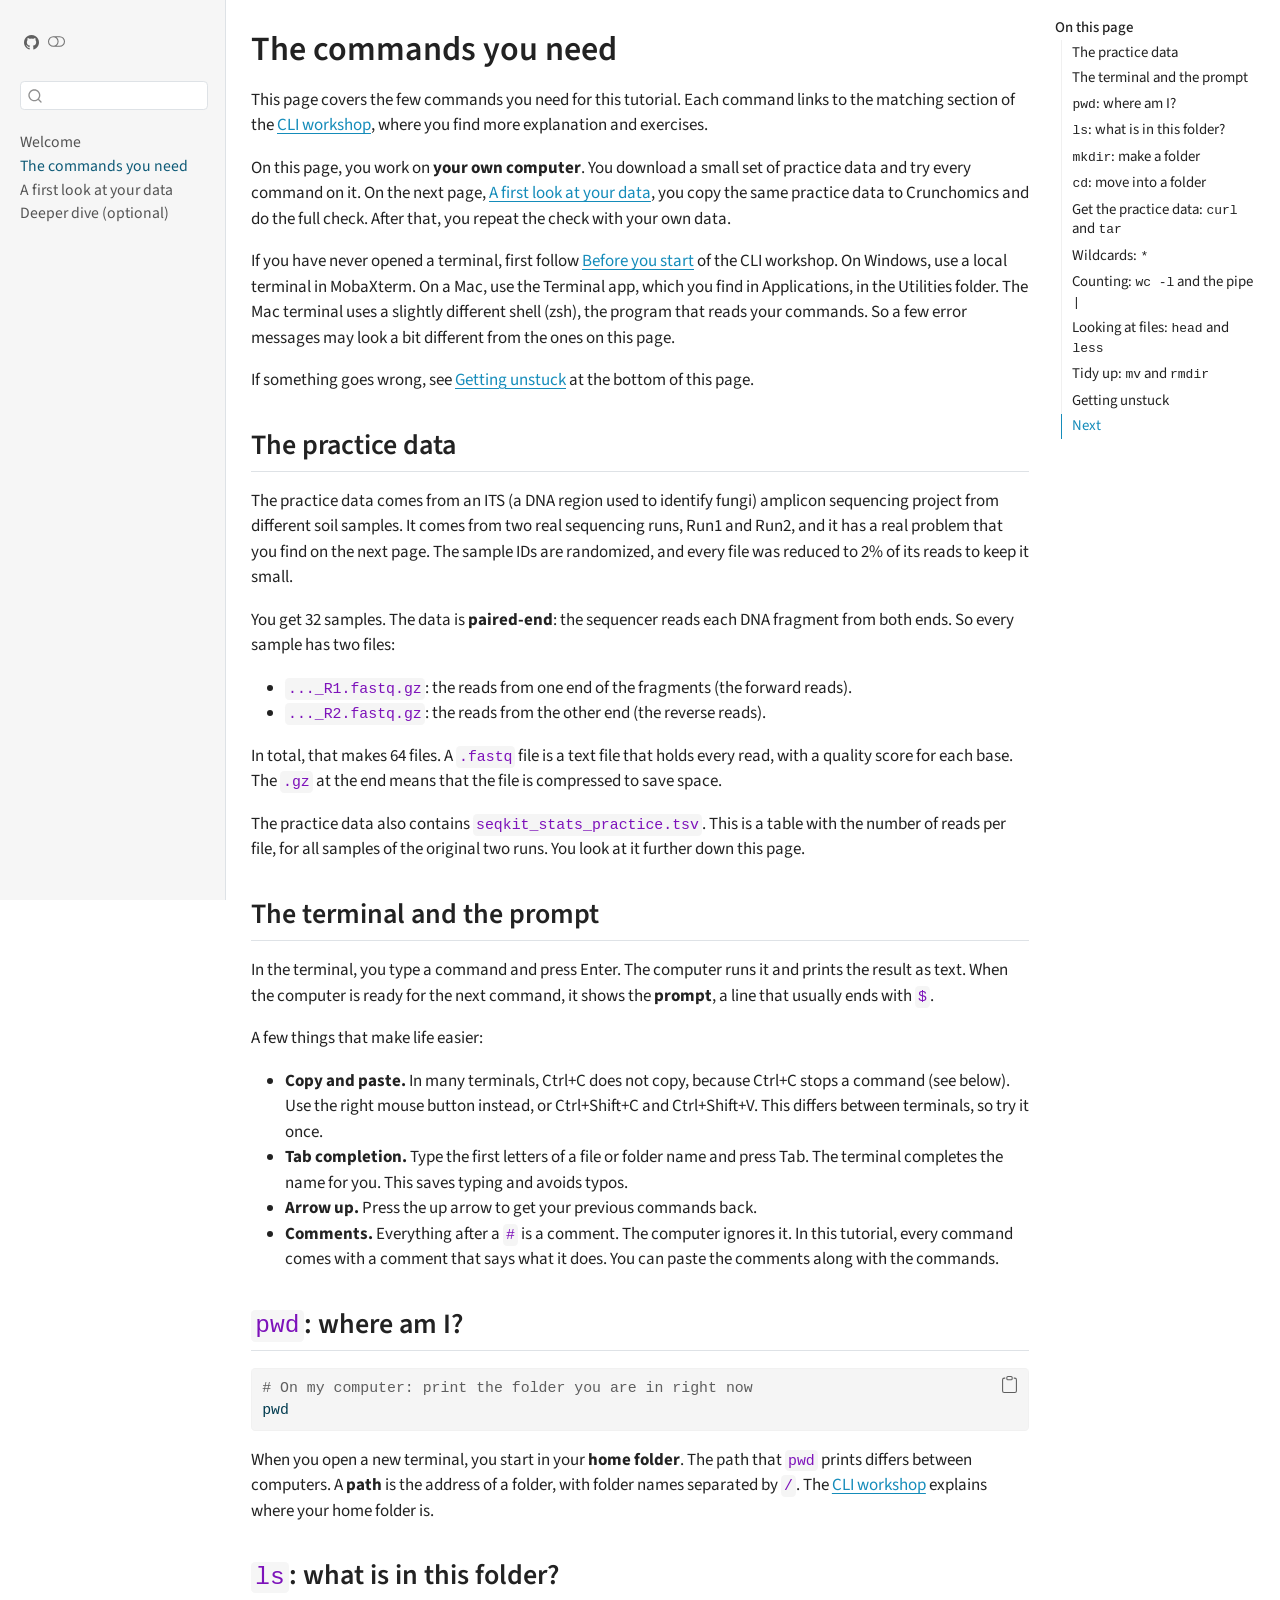
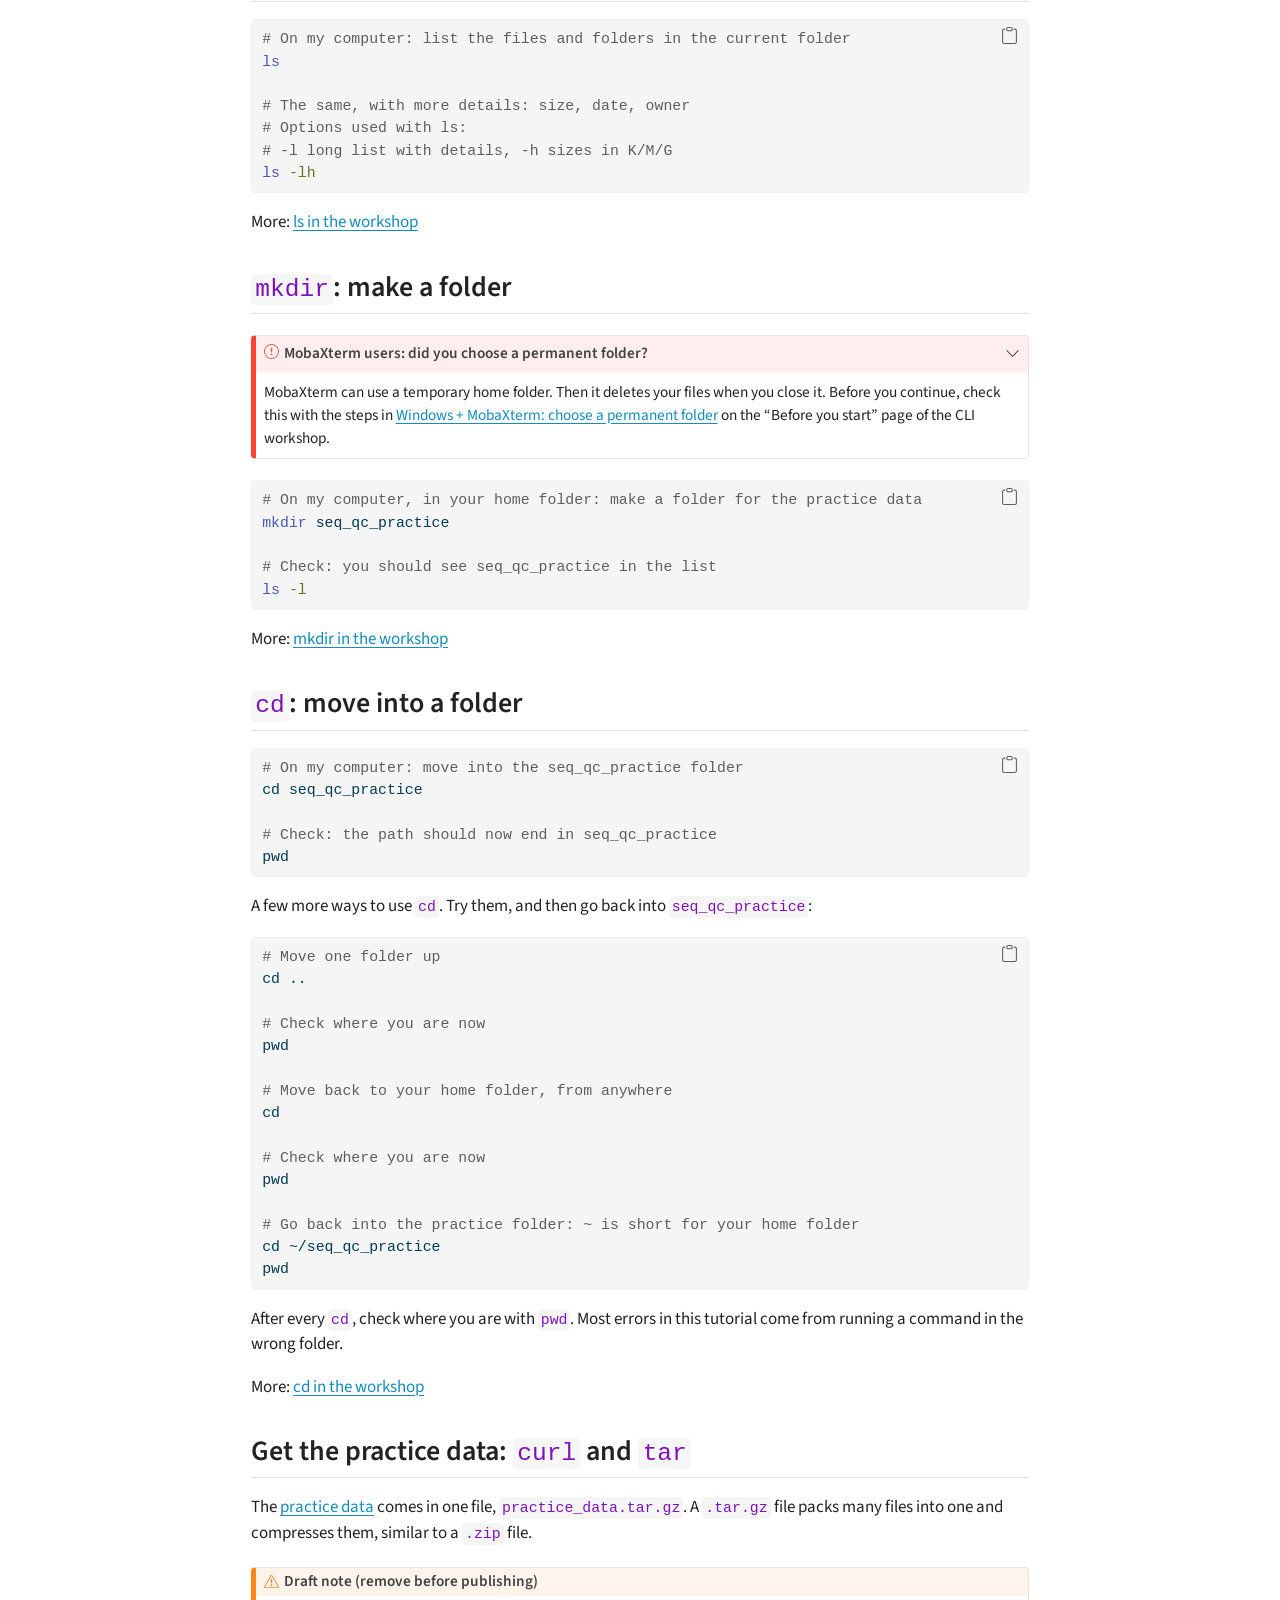
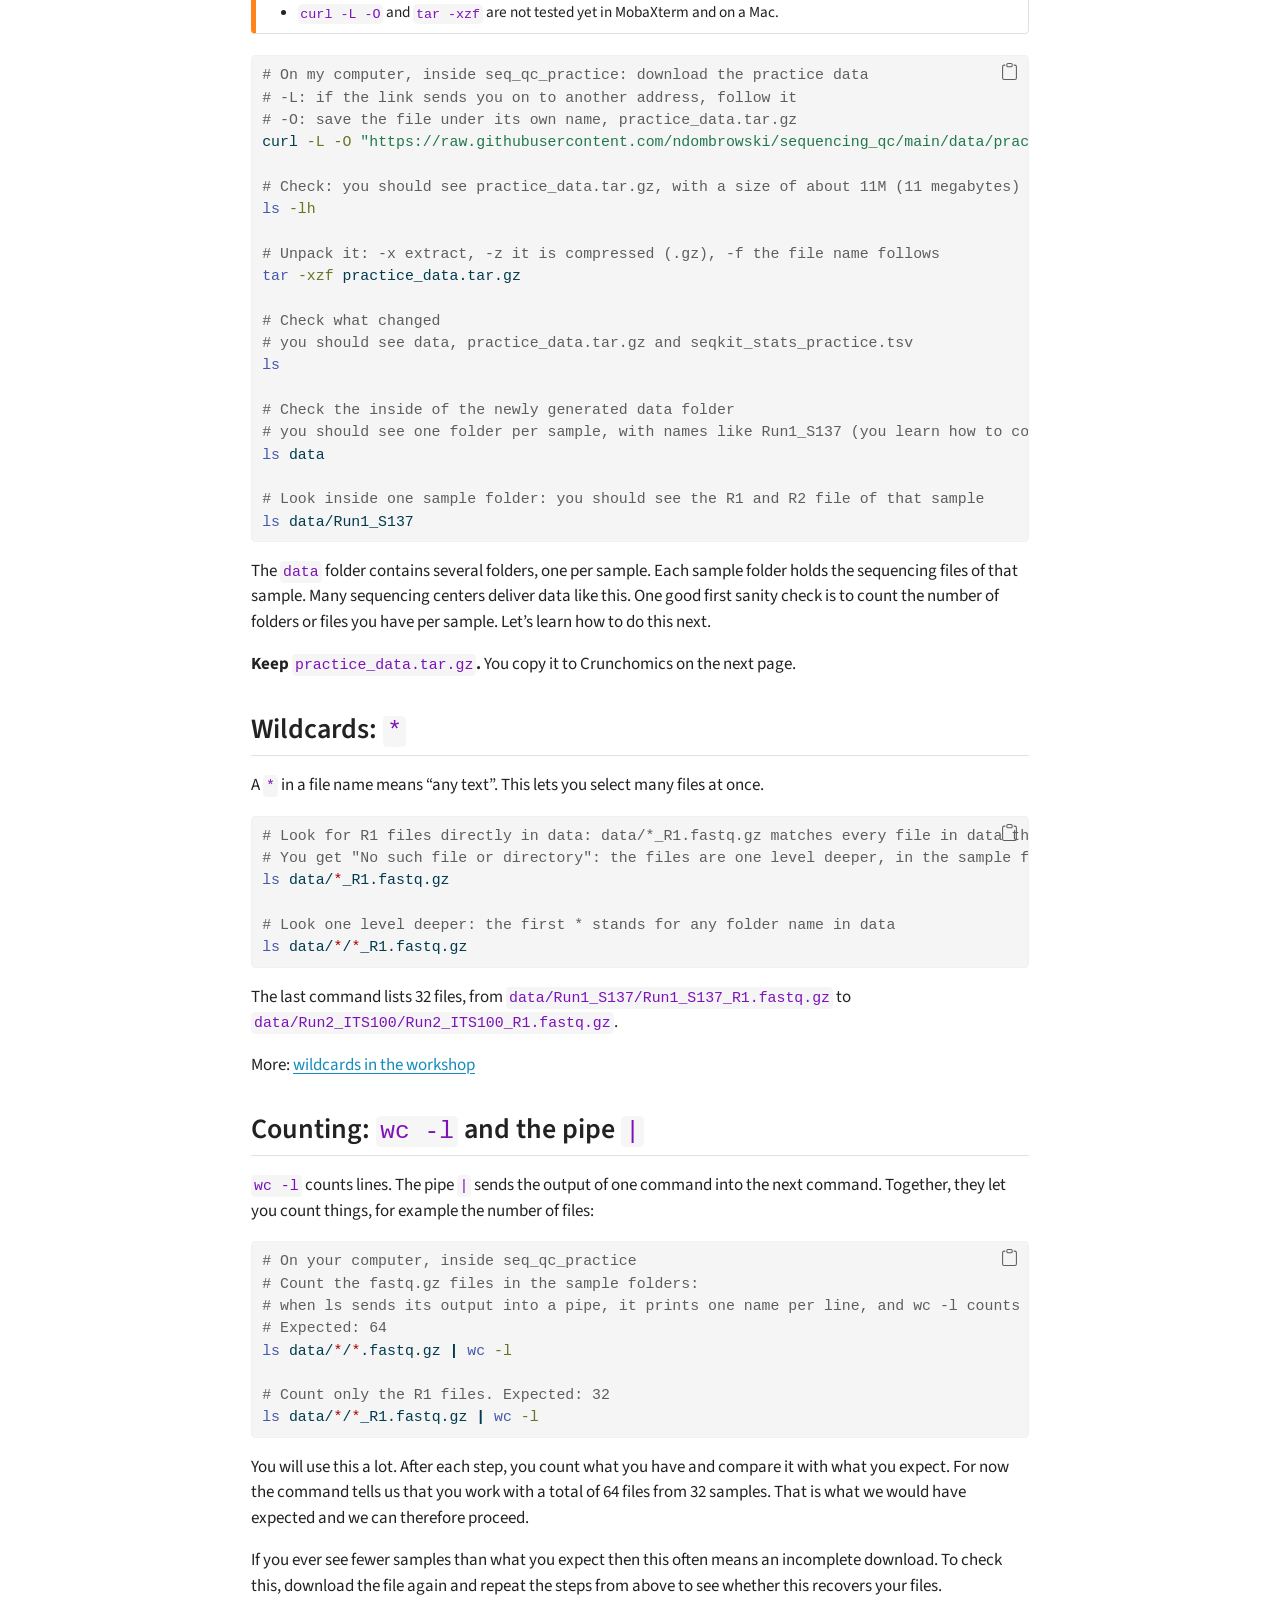
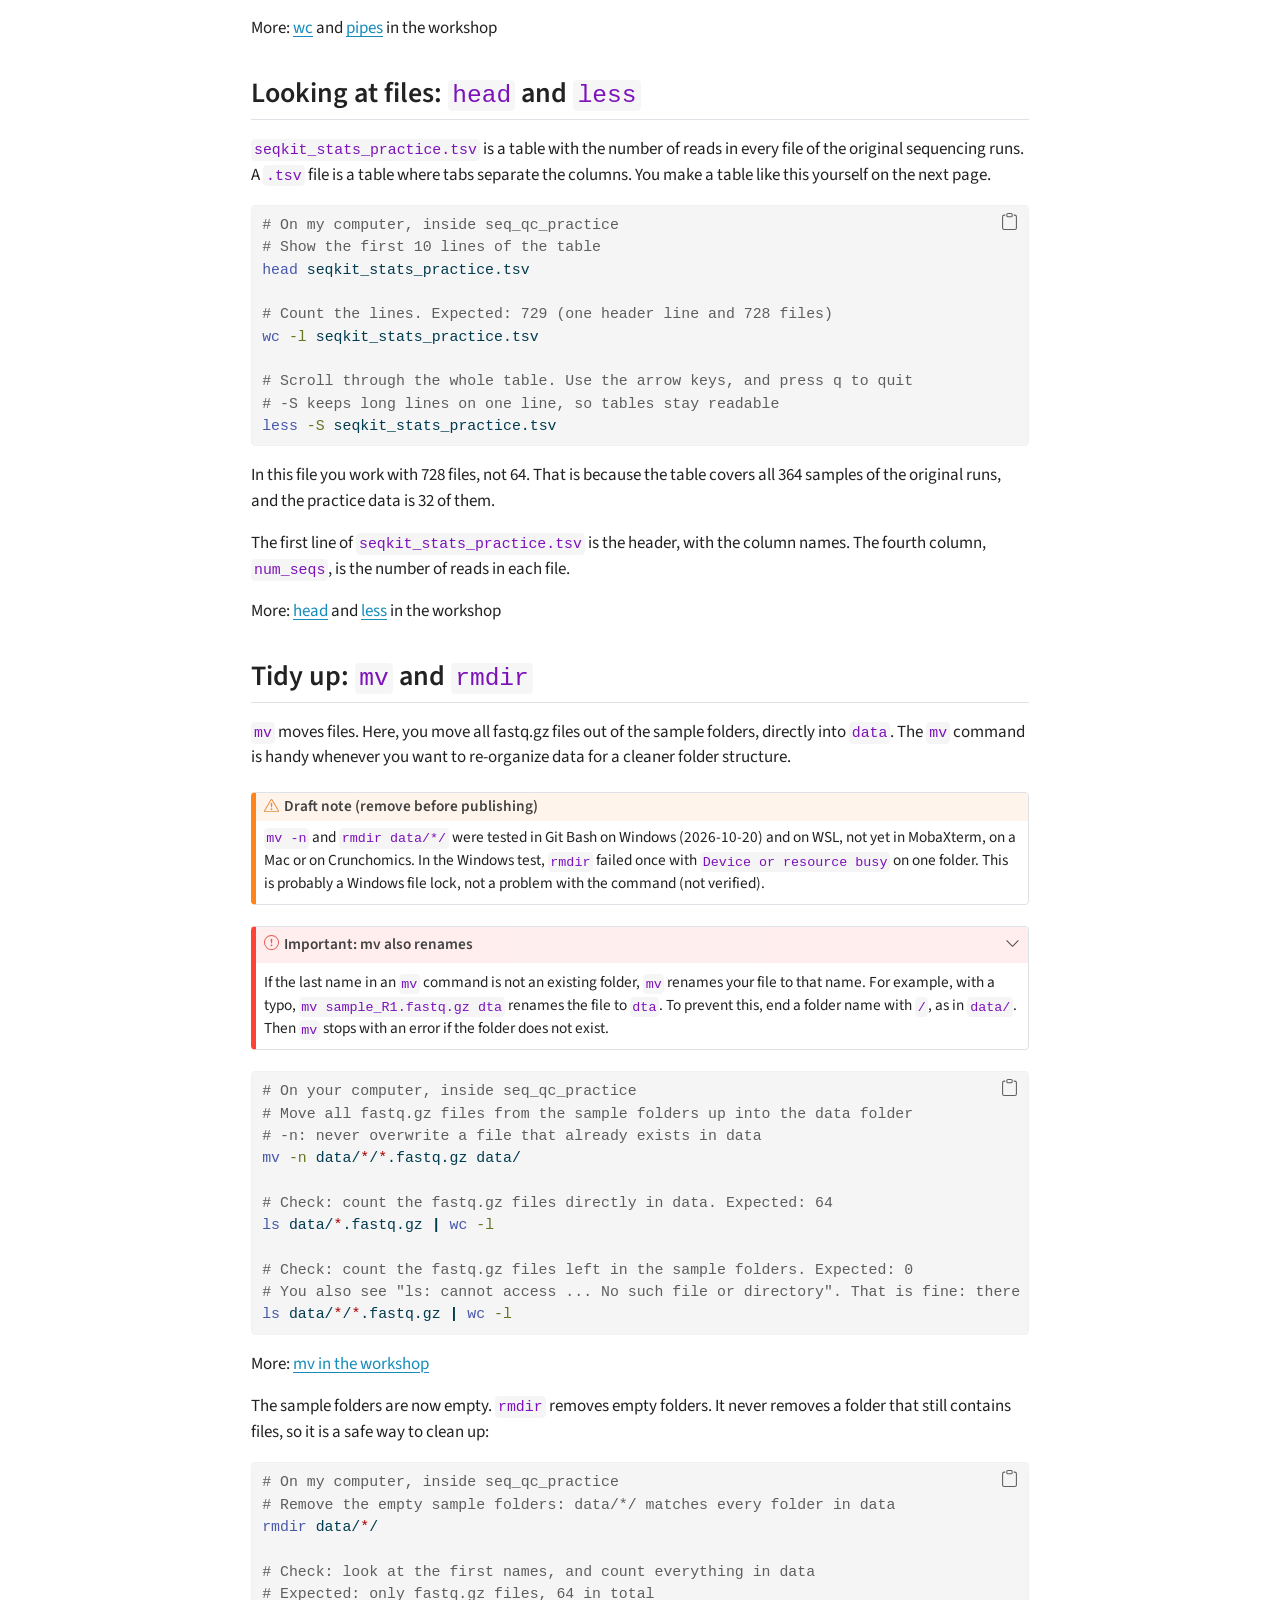
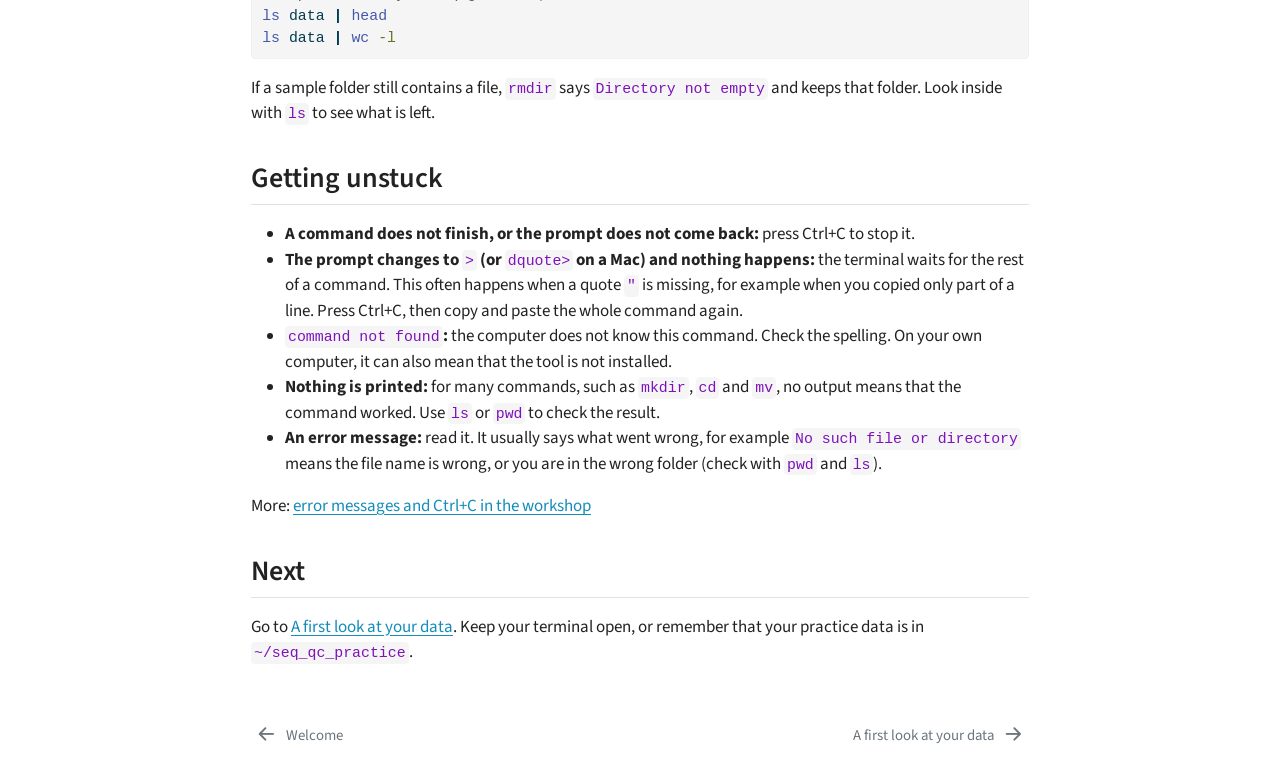
==== commit 260d6254: "beautify website layout" ====
--- a/docs/source/cli_minimum.html
+++ b/docs/source/cli_minimum.html
@@ -20,6 +20,41 @@
   margin: 0 0.8em 0.2em -1em; /* quarto-specific, see https://github.com/quarto-dev/quarto-cli/issues/4556 */ 
   vertical-align: middle;
 }
+/* CSS for syntax highlighting */
+html { -webkit-text-size-adjust: 100%; }
+pre > code.sourceCode { white-space: pre; position: relative; }
+pre > code.sourceCode > span { display: inline-block; line-height: 1.25; }
+pre > code.sourceCode > span:empty { height: 1.2em; }
+.sourceCode { overflow: visible; }
+code.sourceCode > span { color: inherit; text-decoration: inherit; }
+div.sourceCode { margin: 1em 0; }
+pre.sourceCode { margin: 0; }
+@media screen {
+div.sourceCode { overflow: auto; }
+}
+@media print {
+pre > code.sourceCode { white-space: pre-wrap; }
+pre > code.sourceCode > span { text-indent: -5em; padding-left: 5em; }
+}
+pre.numberSource code
+  { counter-reset: source-line 0; }
+pre.numberSource code > span
+  { position: relative; left: -4em; counter-increment: source-line; }
+pre.numberSource code > span > a:first-child::before
+  { content: counter(source-line);
+    position: relative; left: -1em; text-align: right; vertical-align: baseline;
+    border: none; display: inline-block;
+    -webkit-touch-callout: none; -webkit-user-select: none;
+    -khtml-user-select: none; -moz-user-select: none;
+    -ms-user-select: none; user-select: none;
+    padding: 0 4px; width: 4em;
+  }
+pre.numberSource { margin-left: 3em;  padding-left: 4px; }
+div.sourceCode
+  {   }
+@media screen {
+pre > code.sourceCode > span > a:first-child::before { text-decoration: underline; }
+}
 </style>
 
 
@@ -30,6 +65,8 @@
 <script src="../site_libs/quarto-search/fuse.min.js"></script>
 <script src="../site_libs/quarto-search/quarto-search.js"></script>
 <meta name="quarto:offset" content="../">
+<link href="../source/first_look.html" rel="next">
+<link href="../index.html" rel="prev">
 <script src="../site_libs/quarto-html/quarto.js" type="module"></script>
 <script src="../site_libs/quarto-html/tabsets/tabsets.js" type="module"></script>
 <script src="../site_libs/quarto-html/axe/axe-check.js" type="module"></script>
@@ -264,6 +301,7 @@
       <a href="../index.html" class="sidebar-logo-link">
       </a>
       <div class="sidebar-tools-main">
+    <a href="https://github.com/ndombrowski/sequencing_qc" title="" class="quarto-navigation-tool px-1" aria-label=""><i class="bi bi-github"></i></a>
   <a href="" class="quarto-color-scheme-toggle quarto-navigation-tool  px-1" onclick="window.quartoToggleColorScheme(); return false;" title="Toggle dark mode"><i class="bi"></i></a>
 </div>
       </div>
@@ -375,19 +413,23 @@
 </section>
 <section id="pwd-where-am-i" class="level2">
 <h2 class="anchored" data-anchor-id="pwd-where-am-i"><code>pwd</code>: where am I?</h2>
-<pre class="{bash}"><code># On my computer: print the folder you are in right now
-pwd</code></pre>
+<div class="cell">
+<div class="code-copy-outer-scaffold"><div class="sourceCode cell-code" id="cb1"><pre class="sourceCode bash code-with-copy"><code class="sourceCode bash"><span id="cb1-1"><a href="#cb1-1" aria-hidden="true" tabindex="-1"></a><span class="co"># On my computer: print the folder you are in right now</span></span>
+<span id="cb1-2"><a href="#cb1-2" aria-hidden="true" tabindex="-1"></a><span class="bu">pwd</span></span></code></pre></div><button title="Copy to Clipboard" class="code-copy-button"><i class="bi"></i></button></div>
+</div>
 <p>When you open a new terminal, you start in your <strong>home folder</strong>. The path that <code>pwd</code> prints differs between computers. A <strong>path</strong> is the address of a folder, with folder names separated by <code>/</code>. The <a href="https://ndombrowski.github.io/cli_workshop/source/bash_intro.html#pwd-find-out-where-we-are">CLI workshop</a> explains where your home folder is.</p>
 </section>
 <section id="ls-what-is-in-this-folder" class="level2">
 <h2 class="anchored" data-anchor-id="ls-what-is-in-this-folder"><code>ls</code>: what is in this folder?</h2>
-<pre class="{bash}"><code># On my computer: list the files and folders in the current folder
-ls
-
-# The same, with more details: size, date, owner
-# Options used with ls: 
-# -l long list with details, -h sizes in K/M/G
-ls -lh</code></pre>
+<div class="cell">
+<div class="code-copy-outer-scaffold"><div class="sourceCode cell-code" id="cb2"><pre class="sourceCode bash code-with-copy"><code class="sourceCode bash"><span id="cb2-1"><a href="#cb2-1" aria-hidden="true" tabindex="-1"></a><span class="co"># On my computer: list the files and folders in the current folder</span></span>
+<span id="cb2-2"><a href="#cb2-2" aria-hidden="true" tabindex="-1"></a><span class="fu">ls</span></span>
+<span id="cb2-3"><a href="#cb2-3" aria-hidden="true" tabindex="-1"></a></span>
+<span id="cb2-4"><a href="#cb2-4" aria-hidden="true" tabindex="-1"></a><span class="co"># The same, with more details: size, date, owner</span></span>
+<span id="cb2-5"><a href="#cb2-5" aria-hidden="true" tabindex="-1"></a><span class="co"># Options used with ls: </span></span>
+<span id="cb2-6"><a href="#cb2-6" aria-hidden="true" tabindex="-1"></a><span class="co"># -l long list with details, -h sizes in K/M/G</span></span>
+<span id="cb2-7"><a href="#cb2-7" aria-hidden="true" tabindex="-1"></a><span class="fu">ls</span> <span class="at">-lh</span></span></code></pre></div><button title="Copy to Clipboard" class="code-copy-button"><i class="bi"></i></button></div>
+</div>
 <p>More: <a href="https://ndombrowski.github.io/cli_workshop/source/bash_intro.html#ls-list-the-contents-of-a-directory">ls in the workshop</a></p>
 </section>
 <section id="mkdir-make-a-folder" class="level2">
@@ -408,36 +450,42 @@
 </div>
 </div>
 </div>
-<pre class="{bash}"><code># On my computer, in your home folder: make a folder for the practice data
-mkdir seq_qc_practice
-
-# Check: you should see seq_qc_practice in the list
-ls -l</code></pre>
+<div class="cell">
+<div class="code-copy-outer-scaffold"><div class="sourceCode cell-code" id="cb3"><pre class="sourceCode bash code-with-copy"><code class="sourceCode bash"><span id="cb3-1"><a href="#cb3-1" aria-hidden="true" tabindex="-1"></a><span class="co"># On my computer, in your home folder: make a folder for the practice data</span></span>
+<span id="cb3-2"><a href="#cb3-2" aria-hidden="true" tabindex="-1"></a><span class="fu">mkdir</span> seq_qc_practice</span>
+<span id="cb3-3"><a href="#cb3-3" aria-hidden="true" tabindex="-1"></a></span>
+<span id="cb3-4"><a href="#cb3-4" aria-hidden="true" tabindex="-1"></a><span class="co"># Check: you should see seq_qc_practice in the list</span></span>
+<span id="cb3-5"><a href="#cb3-5" aria-hidden="true" tabindex="-1"></a><span class="fu">ls</span> <span class="at">-l</span></span></code></pre></div><button title="Copy to Clipboard" class="code-copy-button"><i class="bi"></i></button></div>
+</div>
 <p>More: <a href="https://ndombrowski.github.io/cli_workshop/source/bash_intro.html#mkdir-make-new-folders">mkdir in the workshop</a></p>
 </section>
 <section id="cd-move-into-a-folder" class="level2">
 <h2 class="anchored" data-anchor-id="cd-move-into-a-folder"><code>cd</code>: move into a folder</h2>
-<pre class="{bash}"><code># On my computer: move into the seq_qc_practice folder
-cd seq_qc_practice
-
-# Check: the path should now end in seq_qc_practice
-pwd</code></pre>
+<div class="cell">
+<div class="code-copy-outer-scaffold"><div class="sourceCode cell-code" id="cb4"><pre class="sourceCode bash code-with-copy"><code class="sourceCode bash"><span id="cb4-1"><a href="#cb4-1" aria-hidden="true" tabindex="-1"></a><span class="co"># On my computer: move into the seq_qc_practice folder</span></span>
+<span id="cb4-2"><a href="#cb4-2" aria-hidden="true" tabindex="-1"></a><span class="bu">cd</span> seq_qc_practice</span>
+<span id="cb4-3"><a href="#cb4-3" aria-hidden="true" tabindex="-1"></a></span>
+<span id="cb4-4"><a href="#cb4-4" aria-hidden="true" tabindex="-1"></a><span class="co"># Check: the path should now end in seq_qc_practice</span></span>
+<span id="cb4-5"><a href="#cb4-5" aria-hidden="true" tabindex="-1"></a><span class="bu">pwd</span></span></code></pre></div><button title="Copy to Clipboard" class="code-copy-button"><i class="bi"></i></button></div>
+</div>
 <p>A few more ways to use <code>cd</code>. Try them, and then go back into <code>seq_qc_practice</code>:</p>
-<pre class="{bash}"><code># Move one folder up
-cd ..
-
-# Check where you are now 
-pwd
-
-# Move back to your home folder, from anywhere
-cd
-
-# Check where you are now 
-pwd
-
-# Go back into the practice folder: ~ is short for your home folder
-cd ~/seq_qc_practice
-pwd</code></pre>
+<div class="cell">
+<div class="code-copy-outer-scaffold"><div class="sourceCode cell-code" id="cb5"><pre class="sourceCode bash code-with-copy"><code class="sourceCode bash"><span id="cb5-1"><a href="#cb5-1" aria-hidden="true" tabindex="-1"></a><span class="co"># Move one folder up</span></span>
+<span id="cb5-2"><a href="#cb5-2" aria-hidden="true" tabindex="-1"></a><span class="bu">cd</span> ..</span>
+<span id="cb5-3"><a href="#cb5-3" aria-hidden="true" tabindex="-1"></a></span>
+<span id="cb5-4"><a href="#cb5-4" aria-hidden="true" tabindex="-1"></a><span class="co"># Check where you are now </span></span>
+<span id="cb5-5"><a href="#cb5-5" aria-hidden="true" tabindex="-1"></a><span class="bu">pwd</span></span>
+<span id="cb5-6"><a href="#cb5-6" aria-hidden="true" tabindex="-1"></a></span>
+<span id="cb5-7"><a href="#cb5-7" aria-hidden="true" tabindex="-1"></a><span class="co"># Move back to your home folder, from anywhere</span></span>
+<span id="cb5-8"><a href="#cb5-8" aria-hidden="true" tabindex="-1"></a><span class="bu">cd</span></span>
+<span id="cb5-9"><a href="#cb5-9" aria-hidden="true" tabindex="-1"></a></span>
+<span id="cb5-10"><a href="#cb5-10" aria-hidden="true" tabindex="-1"></a><span class="co"># Check where you are now </span></span>
+<span id="cb5-11"><a href="#cb5-11" aria-hidden="true" tabindex="-1"></a><span class="bu">pwd</span></span>
+<span id="cb5-12"><a href="#cb5-12" aria-hidden="true" tabindex="-1"></a></span>
+<span id="cb5-13"><a href="#cb5-13" aria-hidden="true" tabindex="-1"></a><span class="co"># Go back into the practice folder: ~ is short for your home folder</span></span>
+<span id="cb5-14"><a href="#cb5-14" aria-hidden="true" tabindex="-1"></a><span class="bu">cd</span> ~/seq_qc_practice</span>
+<span id="cb5-15"><a href="#cb5-15" aria-hidden="true" tabindex="-1"></a><span class="bu">pwd</span></span></code></pre></div><button title="Copy to Clipboard" class="code-copy-button"><i class="bi"></i></button></div>
+</div>
 <p>After every <code>cd</code>, check where you are with <code>pwd</code>. Most errors in this tutorial come from running a command in the wrong folder.</p>
 <p>More: <a href="https://ndombrowski.github.io/cli_workshop/source/bash_intro.html#cd-move-around-folders">cd in the workshop</a></p>
 </section>
@@ -455,58 +503,63 @@
 </div>
 <div class="callout-body-container callout-body">
 <ul>
-<li>The practice data is not online yet. Replace <code>REPO-NAME</code> with the name of the repository.</li>
 <li><code>curl -L -O</code> and <code>tar -xzf</code> are not tested yet in MobaXterm and on a Mac.</li>
 </ul>
 </div>
 </div>
-<pre class="{bash}"><code># On my computer, inside seq_qc_practice: download the practice data
-# -L: if the link sends you on to another address, follow it
-# -O: save the file under its own name, practice_data.tar.gz
-curl -L -O "https://raw.githubusercontent.com/ndombrowski/REPO-NAME/main/data/practice_data.tar.gz"
-
-# Check: you should see practice_data.tar.gz, with a size of about 11M (11 megabytes)
-ls -lh
-
-# Unpack it: -x extract, -z it is compressed (.gz), -f the file name follows
-tar -xzf practice_data.tar.gz
-
-# Check what changed
-# you should see data, practice_data.tar.gz and seqkit_stats_practice.tsv
-ls
-
-# Check the inside of the newly generated data folder 
-# you should see one folder per sample, with names like Run1_S137 (you learn how to count the number of files later)
-ls data 
-
-# Look inside one sample folder: you should see the R1 and R2 file of that sample
-ls data/Run1_S137</code></pre>
+<div class="cell">
+<div class="code-copy-outer-scaffold"><div class="sourceCode cell-code" id="cb6"><pre class="sourceCode bash code-with-copy"><code class="sourceCode bash"><span id="cb6-1"><a href="#cb6-1" aria-hidden="true" tabindex="-1"></a><span class="co"># On my computer, inside seq_qc_practice: download the practice data</span></span>
+<span id="cb6-2"><a href="#cb6-2" aria-hidden="true" tabindex="-1"></a><span class="co"># -L: if the link sends you on to another address, follow it</span></span>
+<span id="cb6-3"><a href="#cb6-3" aria-hidden="true" tabindex="-1"></a><span class="co"># -O: save the file under its own name, practice_data.tar.gz</span></span>
+<span id="cb6-4"><a href="#cb6-4" aria-hidden="true" tabindex="-1"></a><span class="ex">curl</span> <span class="at">-L</span> <span class="at">-O</span> <span class="st">"https://raw.githubusercontent.com/ndombrowski/sequencing_qc/main/data/practice_data.tar.gz"</span></span>
+<span id="cb6-5"><a href="#cb6-5" aria-hidden="true" tabindex="-1"></a></span>
+<span id="cb6-6"><a href="#cb6-6" aria-hidden="true" tabindex="-1"></a><span class="co"># Check: you should see practice_data.tar.gz, with a size of about 11M (11 megabytes)</span></span>
+<span id="cb6-7"><a href="#cb6-7" aria-hidden="true" tabindex="-1"></a><span class="fu">ls</span> <span class="at">-lh</span></span>
+<span id="cb6-8"><a href="#cb6-8" aria-hidden="true" tabindex="-1"></a></span>
+<span id="cb6-9"><a href="#cb6-9" aria-hidden="true" tabindex="-1"></a><span class="co"># Unpack it: -x extract, -z it is compressed (.gz), -f the file name follows</span></span>
+<span id="cb6-10"><a href="#cb6-10" aria-hidden="true" tabindex="-1"></a><span class="fu">tar</span> <span class="at">-xzf</span> practice_data.tar.gz</span>
+<span id="cb6-11"><a href="#cb6-11" aria-hidden="true" tabindex="-1"></a></span>
+<span id="cb6-12"><a href="#cb6-12" aria-hidden="true" tabindex="-1"></a><span class="co"># Check what changed</span></span>
+<span id="cb6-13"><a href="#cb6-13" aria-hidden="true" tabindex="-1"></a><span class="co"># you should see data, practice_data.tar.gz and seqkit_stats_practice.tsv</span></span>
+<span id="cb6-14"><a href="#cb6-14" aria-hidden="true" tabindex="-1"></a><span class="fu">ls</span></span>
+<span id="cb6-15"><a href="#cb6-15" aria-hidden="true" tabindex="-1"></a></span>
+<span id="cb6-16"><a href="#cb6-16" aria-hidden="true" tabindex="-1"></a><span class="co"># Check the inside of the newly generated data folder </span></span>
+<span id="cb6-17"><a href="#cb6-17" aria-hidden="true" tabindex="-1"></a><span class="co"># you should see one folder per sample, with names like Run1_S137 (you learn how to count the number of files later)</span></span>
+<span id="cb6-18"><a href="#cb6-18" aria-hidden="true" tabindex="-1"></a><span class="fu">ls</span> data </span>
+<span id="cb6-19"><a href="#cb6-19" aria-hidden="true" tabindex="-1"></a></span>
+<span id="cb6-20"><a href="#cb6-20" aria-hidden="true" tabindex="-1"></a><span class="co"># Look inside one sample folder: you should see the R1 and R2 file of that sample</span></span>
+<span id="cb6-21"><a href="#cb6-21" aria-hidden="true" tabindex="-1"></a><span class="fu">ls</span> data/Run1_S137</span></code></pre></div><button title="Copy to Clipboard" class="code-copy-button"><i class="bi"></i></button></div>
+</div>
 <p>The <code>data</code> folder contains several folders, one per sample. Each sample folder holds the sequencing files of that sample. Many sequencing centers deliver data like this. One good first sanity check is to count the number of folders or files you have per sample. Let’s learn how to do this next.</p>
 <p><strong>Keep <code>practice_data.tar.gz</code>.</strong> You copy it to Crunchomics on the next page.</p>
 </section>
 <section id="wildcards" class="level2">
 <h2 class="anchored" data-anchor-id="wildcards">Wildcards: <code>*</code></h2>
 <p>A <code>*</code> in a file name means “any text”. This lets you select many files at once.</p>
-<pre class="{bash}"><code># Look for R1 files directly in data: data/*_R1.fastq.gz matches every file in data that ends in _R1.fastq.gz
-# You get "No such file or directory": the files are one level deeper, in the sample folders
-ls data/*_R1.fastq.gz
-
-# Look one level deeper: the first * stands for any folder name in data
-ls data/*/*_R1.fastq.gz</code></pre>
+<div class="cell">
+<div class="code-copy-outer-scaffold"><div class="sourceCode cell-code" id="cb7"><pre class="sourceCode bash code-with-copy"><code class="sourceCode bash"><span id="cb7-1"><a href="#cb7-1" aria-hidden="true" tabindex="-1"></a><span class="co"># Look for R1 files directly in data: data/*_R1.fastq.gz matches every file in data that ends in _R1.fastq.gz</span></span>
+<span id="cb7-2"><a href="#cb7-2" aria-hidden="true" tabindex="-1"></a><span class="co"># You get "No such file or directory": the files are one level deeper, in the sample folders</span></span>
+<span id="cb7-3"><a href="#cb7-3" aria-hidden="true" tabindex="-1"></a><span class="fu">ls</span> data/<span class="pp">*</span>_R1.fastq.gz</span>
+<span id="cb7-4"><a href="#cb7-4" aria-hidden="true" tabindex="-1"></a></span>
+<span id="cb7-5"><a href="#cb7-5" aria-hidden="true" tabindex="-1"></a><span class="co"># Look one level deeper: the first * stands for any folder name in data</span></span>
+<span id="cb7-6"><a href="#cb7-6" aria-hidden="true" tabindex="-1"></a><span class="fu">ls</span> data/<span class="pp">*</span>/<span class="pp">*</span>_R1.fastq.gz</span></code></pre></div><button title="Copy to Clipboard" class="code-copy-button"><i class="bi"></i></button></div>
+</div>
 <p>The last command lists 32 files, from <code>data/Run1_S137/Run1_S137_R1.fastq.gz</code> to <code>data/Run2_ITS100/Run2_ITS100_R1.fastq.gz</code>.</p>
 <p>More: <a href="https://ndombrowski.github.io/cli_workshop/source/bash_intro.html#wildcards">wildcards in the workshop</a></p>
 </section>
 <section id="counting-wc--l-and-the-pipe" class="level2">
 <h2 class="anchored" data-anchor-id="counting-wc--l-and-the-pipe">Counting: <code>wc -l</code> and the pipe <code>|</code></h2>
 <p><code>wc -l</code> counts lines. The pipe <code>|</code> sends the output of one command into the next command. Together, they let you count things, for example the number of files:</p>
-<pre class="{bash}"><code># On your computer, inside seq_qc_practice
-# Count the fastq.gz files in the sample folders: 
-# when ls sends its output into a pipe, it prints one name per line, and wc -l counts the lines
-# Expected: 64
-ls data/*/*.fastq.gz | wc -l
-
-# Count only the R1 files. Expected: 32
-ls data/*/*_R1.fastq.gz | wc -l</code></pre>
+<div class="cell">
+<div class="code-copy-outer-scaffold"><div class="sourceCode cell-code" id="cb8"><pre class="sourceCode bash code-with-copy"><code class="sourceCode bash"><span id="cb8-1"><a href="#cb8-1" aria-hidden="true" tabindex="-1"></a><span class="co"># On your computer, inside seq_qc_practice</span></span>
+<span id="cb8-2"><a href="#cb8-2" aria-hidden="true" tabindex="-1"></a><span class="co"># Count the fastq.gz files in the sample folders: </span></span>
+<span id="cb8-3"><a href="#cb8-3" aria-hidden="true" tabindex="-1"></a><span class="co"># when ls sends its output into a pipe, it prints one name per line, and wc -l counts the lines</span></span>
+<span id="cb8-4"><a href="#cb8-4" aria-hidden="true" tabindex="-1"></a><span class="co"># Expected: 64</span></span>
+<span id="cb8-5"><a href="#cb8-5" aria-hidden="true" tabindex="-1"></a><span class="fu">ls</span> data/<span class="pp">*</span>/<span class="pp">*</span>.fastq.gz <span class="kw">|</span> <span class="fu">wc</span> <span class="at">-l</span></span>
+<span id="cb8-6"><a href="#cb8-6" aria-hidden="true" tabindex="-1"></a></span>
+<span id="cb8-7"><a href="#cb8-7" aria-hidden="true" tabindex="-1"></a><span class="co"># Count only the R1 files. Expected: 32</span></span>
+<span id="cb8-8"><a href="#cb8-8" aria-hidden="true" tabindex="-1"></a><span class="fu">ls</span> data/<span class="pp">*</span>/<span class="pp">*</span>_R1.fastq.gz <span class="kw">|</span> <span class="fu">wc</span> <span class="at">-l</span></span></code></pre></div><button title="Copy to Clipboard" class="code-copy-button"><i class="bi"></i></button></div>
+</div>
 <p>You will use this a lot. After each step, you count what you have and compare it with what you expect. For now the command tells us that you work with a total of 64 files from 32 samples. That is what we would have expected and we can therefore proceed.</p>
 <p>If you ever see fewer samples than what you expect then this often means an incomplete download. To check this, download the file again and repeat the steps from above to see whether this recovers your files.</p>
 <p>More: <a href="https://ndombrowski.github.io/cli_workshop/source/bash_intro.html#wc-count-things">wc</a> and <a href="https://ndombrowski.github.io/cli_workshop/source/bash_intro.html#pipes">pipes</a> in the workshop</p>
@@ -514,16 +567,18 @@
 <section id="looking-at-files-head-and-less" class="level2">
 <h2 class="anchored" data-anchor-id="looking-at-files-head-and-less">Looking at files: <code>head</code> and <code>less</code></h2>
 <p><code>seqkit_stats_practice.tsv</code> is a table with the number of reads in every file of the original sequencing runs. A <code>.tsv</code> file is a table where tabs separate the columns. You make a table like this yourself on the next page.</p>
-<pre class="{bash}"><code># On my computer, inside seq_qc_practice
-# Show the first 10 lines of the table
-head seqkit_stats_practice.tsv
-
-# Count the lines. Expected: 729 (one header line and 728 files)
-wc -l seqkit_stats_practice.tsv
-
-# Scroll through the whole table. Use the arrow keys, and press q to quit
-# -S keeps long lines on one line, so tables stay readable
-less -S seqkit_stats_practice.tsv</code></pre>
+<div class="cell">
+<div class="code-copy-outer-scaffold"><div class="sourceCode cell-code" id="cb9"><pre class="sourceCode bash code-with-copy"><code class="sourceCode bash"><span id="cb9-1"><a href="#cb9-1" aria-hidden="true" tabindex="-1"></a><span class="co"># On my computer, inside seq_qc_practice</span></span>
+<span id="cb9-2"><a href="#cb9-2" aria-hidden="true" tabindex="-1"></a><span class="co"># Show the first 10 lines of the table</span></span>
+<span id="cb9-3"><a href="#cb9-3" aria-hidden="true" tabindex="-1"></a><span class="fu">head</span> seqkit_stats_practice.tsv</span>
+<span id="cb9-4"><a href="#cb9-4" aria-hidden="true" tabindex="-1"></a></span>
+<span id="cb9-5"><a href="#cb9-5" aria-hidden="true" tabindex="-1"></a><span class="co"># Count the lines. Expected: 729 (one header line and 728 files)</span></span>
+<span id="cb9-6"><a href="#cb9-6" aria-hidden="true" tabindex="-1"></a><span class="fu">wc</span> <span class="at">-l</span> seqkit_stats_practice.tsv</span>
+<span id="cb9-7"><a href="#cb9-7" aria-hidden="true" tabindex="-1"></a></span>
+<span id="cb9-8"><a href="#cb9-8" aria-hidden="true" tabindex="-1"></a><span class="co"># Scroll through the whole table. Use the arrow keys, and press q to quit</span></span>
+<span id="cb9-9"><a href="#cb9-9" aria-hidden="true" tabindex="-1"></a><span class="co"># -S keeps long lines on one line, so tables stay readable</span></span>
+<span id="cb9-10"><a href="#cb9-10" aria-hidden="true" tabindex="-1"></a><span class="fu">less</span> <span class="at">-S</span> seqkit_stats_practice.tsv</span></code></pre></div><button title="Copy to Clipboard" class="code-copy-button"><i class="bi"></i></button></div>
+</div>
 <p>In this file you work with 728 files, not 64. That is because the table covers all 364 samples of the original runs, and the practice data is 32 of them.</p>
 <p>The first line of <code>seqkit_stats_practice.tsv</code> is the header, with the column names. The fourth column, <code>num_seqs</code>, is the number of reads in each file.</p>
 <p>More: <a href="https://ndombrowski.github.io/cli_workshop/source/bash_intro.html#head-view-the-first-lines-of-a-file">head</a> and <a href="https://ndombrowski.github.io/cli_workshop/source/bash_intro.html#less-view-the-full-file">less</a> in the workshop</p>
@@ -560,27 +615,31 @@
 </div>
 </div>
 </div>
-<pre class="{bash}"><code># On your computer, inside seq_qc_practice
-# Move all fastq.gz files from the sample folders up into the data folder
-# -n: never overwrite a file that already exists in data
-mv -n data/*/*.fastq.gz data/
-
-# Check: count the fastq.gz files directly in data. Expected: 64
-ls data/*.fastq.gz | wc -l
-
-# Check: count the fastq.gz files left in the sample folders. Expected: 0
-# You also see "ls: cannot access ... No such file or directory". That is fine: there are no files left to list
-ls data/*/*.fastq.gz | wc -l</code></pre>
+<div class="cell">
+<div class="code-copy-outer-scaffold"><div class="sourceCode cell-code" id="cb10"><pre class="sourceCode bash code-with-copy"><code class="sourceCode bash"><span id="cb10-1"><a href="#cb10-1" aria-hidden="true" tabindex="-1"></a><span class="co"># On your computer, inside seq_qc_practice</span></span>
+<span id="cb10-2"><a href="#cb10-2" aria-hidden="true" tabindex="-1"></a><span class="co"># Move all fastq.gz files from the sample folders up into the data folder</span></span>
+<span id="cb10-3"><a href="#cb10-3" aria-hidden="true" tabindex="-1"></a><span class="co"># -n: never overwrite a file that already exists in data</span></span>
+<span id="cb10-4"><a href="#cb10-4" aria-hidden="true" tabindex="-1"></a><span class="fu">mv</span> <span class="at">-n</span> data/<span class="pp">*</span>/<span class="pp">*</span>.fastq.gz data/</span>
+<span id="cb10-5"><a href="#cb10-5" aria-hidden="true" tabindex="-1"></a></span>
+<span id="cb10-6"><a href="#cb10-6" aria-hidden="true" tabindex="-1"></a><span class="co"># Check: count the fastq.gz files directly in data. Expected: 64</span></span>
+<span id="cb10-7"><a href="#cb10-7" aria-hidden="true" tabindex="-1"></a><span class="fu">ls</span> data/<span class="pp">*</span>.fastq.gz <span class="kw">|</span> <span class="fu">wc</span> <span class="at">-l</span></span>
+<span id="cb10-8"><a href="#cb10-8" aria-hidden="true" tabindex="-1"></a></span>
+<span id="cb10-9"><a href="#cb10-9" aria-hidden="true" tabindex="-1"></a><span class="co"># Check: count the fastq.gz files left in the sample folders. Expected: 0</span></span>
+<span id="cb10-10"><a href="#cb10-10" aria-hidden="true" tabindex="-1"></a><span class="co"># You also see "ls: cannot access ... No such file or directory". That is fine: there are no files left to list</span></span>
+<span id="cb10-11"><a href="#cb10-11" aria-hidden="true" tabindex="-1"></a><span class="fu">ls</span> data/<span class="pp">*</span>/<span class="pp">*</span>.fastq.gz <span class="kw">|</span> <span class="fu">wc</span> <span class="at">-l</span></span></code></pre></div><button title="Copy to Clipboard" class="code-copy-button"><i class="bi"></i></button></div>
+</div>
 <p>More: <a href="https://ndombrowski.github.io/cli_workshop/source/bash_intro.html#mv-moving-and-renaming-data">mv in the workshop</a></p>
 <p>The sample folders are now empty. <code>rmdir</code> removes empty folders. It never removes a folder that still contains files, so it is a safe way to clean up:</p>
-<pre class="{bash}"><code># On my computer, inside seq_qc_practice
-# Remove the empty sample folders: data/*/ matches every folder in data
-rmdir data/*/
-
-# Check: look at the first names, and count everything in data
-# Expected: only fastq.gz files, 64 in total
-ls data | head
-ls data | wc -l</code></pre>
+<div class="cell">
+<div class="code-copy-outer-scaffold"><div class="sourceCode cell-code" id="cb11"><pre class="sourceCode bash code-with-copy"><code class="sourceCode bash"><span id="cb11-1"><a href="#cb11-1" aria-hidden="true" tabindex="-1"></a><span class="co"># On my computer, inside seq_qc_practice</span></span>
+<span id="cb11-2"><a href="#cb11-2" aria-hidden="true" tabindex="-1"></a><span class="co"># Remove the empty sample folders: data/*/ matches every folder in data</span></span>
+<span id="cb11-3"><a href="#cb11-3" aria-hidden="true" tabindex="-1"></a><span class="fu">rmdir</span> data/<span class="pp">*</span>/</span>
+<span id="cb11-4"><a href="#cb11-4" aria-hidden="true" tabindex="-1"></a></span>
+<span id="cb11-5"><a href="#cb11-5" aria-hidden="true" tabindex="-1"></a><span class="co"># Check: look at the first names, and count everything in data</span></span>
+<span id="cb11-6"><a href="#cb11-6" aria-hidden="true" tabindex="-1"></a><span class="co"># Expected: only fastq.gz files, 64 in total</span></span>
+<span id="cb11-7"><a href="#cb11-7" aria-hidden="true" tabindex="-1"></a><span class="fu">ls</span> data <span class="kw">|</span> <span class="fu">head</span></span>
+<span id="cb11-8"><a href="#cb11-8" aria-hidden="true" tabindex="-1"></a><span class="fu">ls</span> data <span class="kw">|</span> <span class="fu">wc</span> <span class="at">-l</span></span></code></pre></div><button title="Copy to Clipboard" class="code-copy-button"><i class="bi"></i></button></div>
+</div>
 <p>If a sample folder still contains a file, <code>rmdir</code> says <code>Directory not empty</code> and keeps that folder. Look inside with <code>ls</code> to see what is left.</p>
 </section>
 <section id="getting-unstuck" class="level2">
@@ -1015,6 +1074,18 @@
     }
   });
   </script>
+<nav class="page-navigation">
+  <div class="nav-page nav-page-previous">
+      <a href="../index.html" class="pagination-link" aria-label="Welcome">
+        <i class="bi bi-arrow-left-short"></i> <span class="nav-page-text">Welcome</span>
+      </a>          
+  </div>
+  <div class="nav-page nav-page-next">
+      <a href="../source/first_look.html" class="pagination-link" aria-label="A first look at your data">
+        <span class="nav-page-text">A first look at your data</span> <i class="bi bi-arrow-right-short"></i>
+      </a>
+  </div>
+</nav>
 </div> <!-- /content -->
 
 
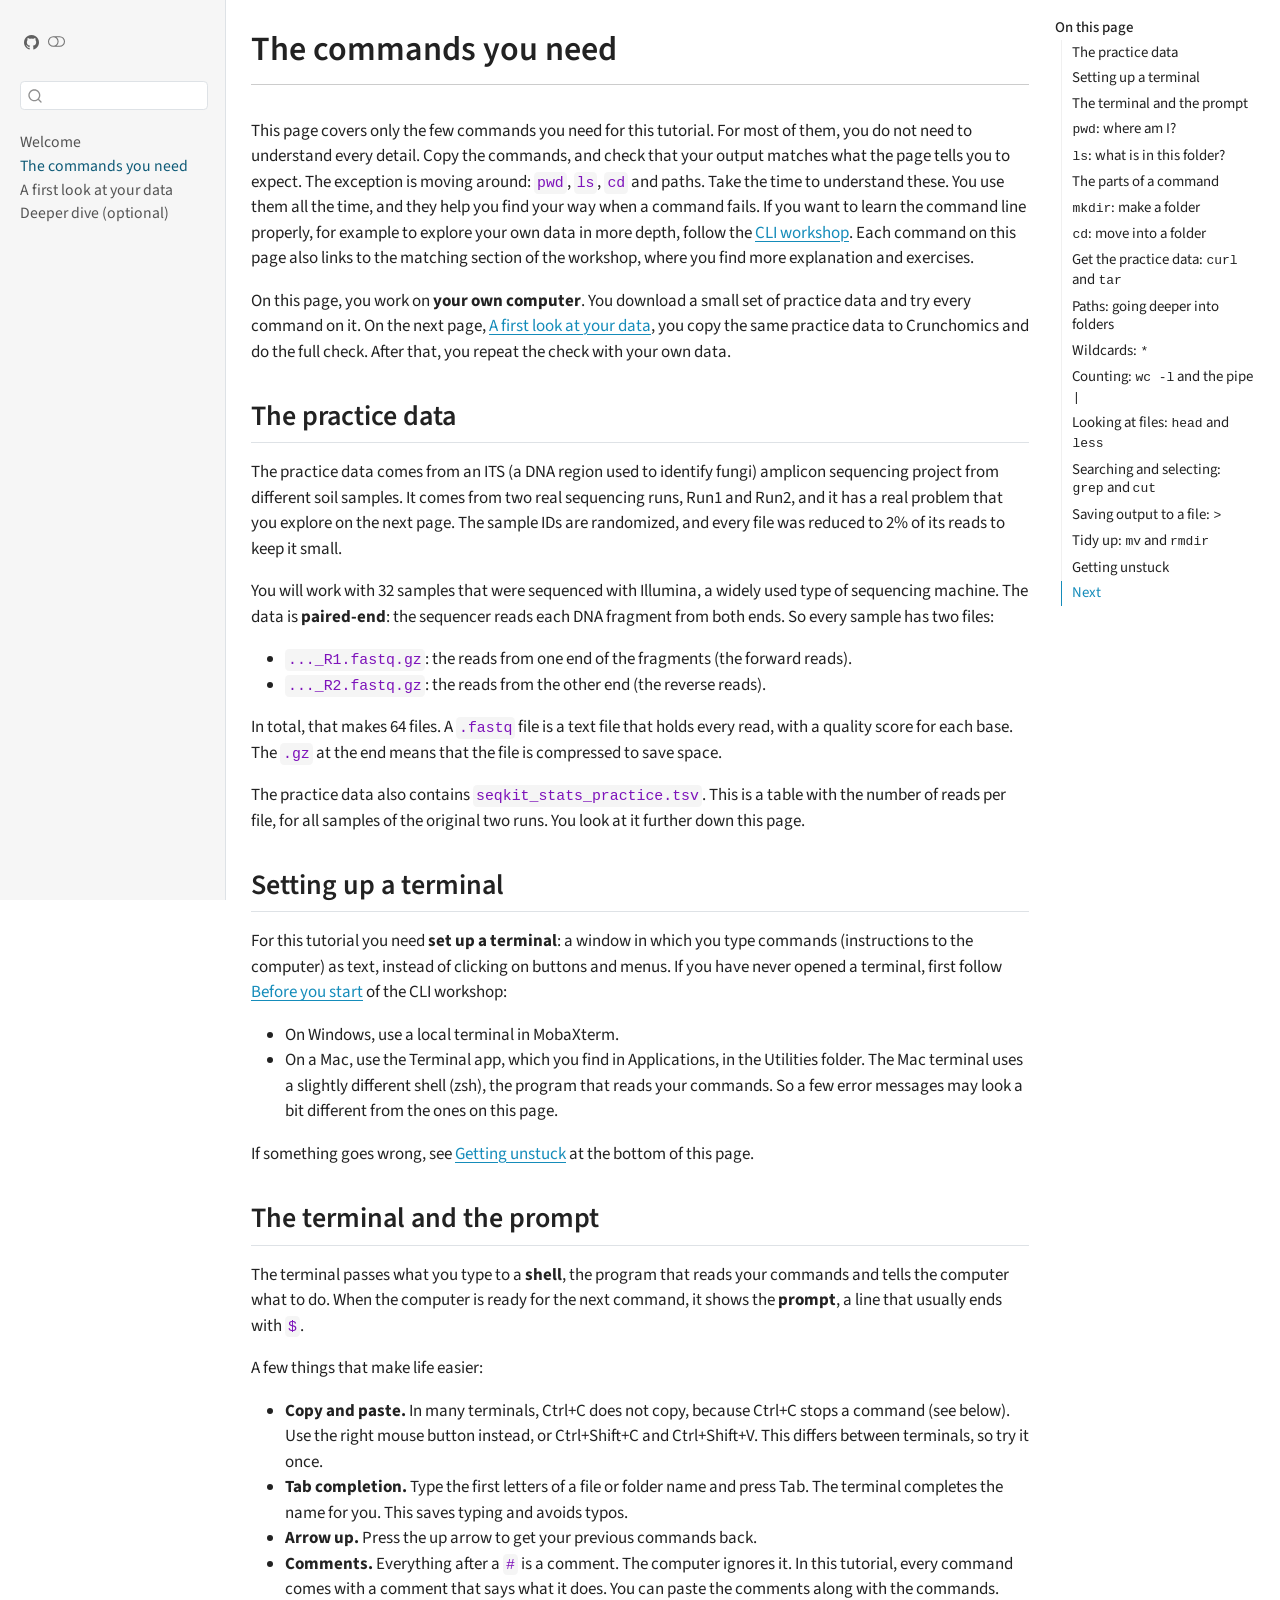
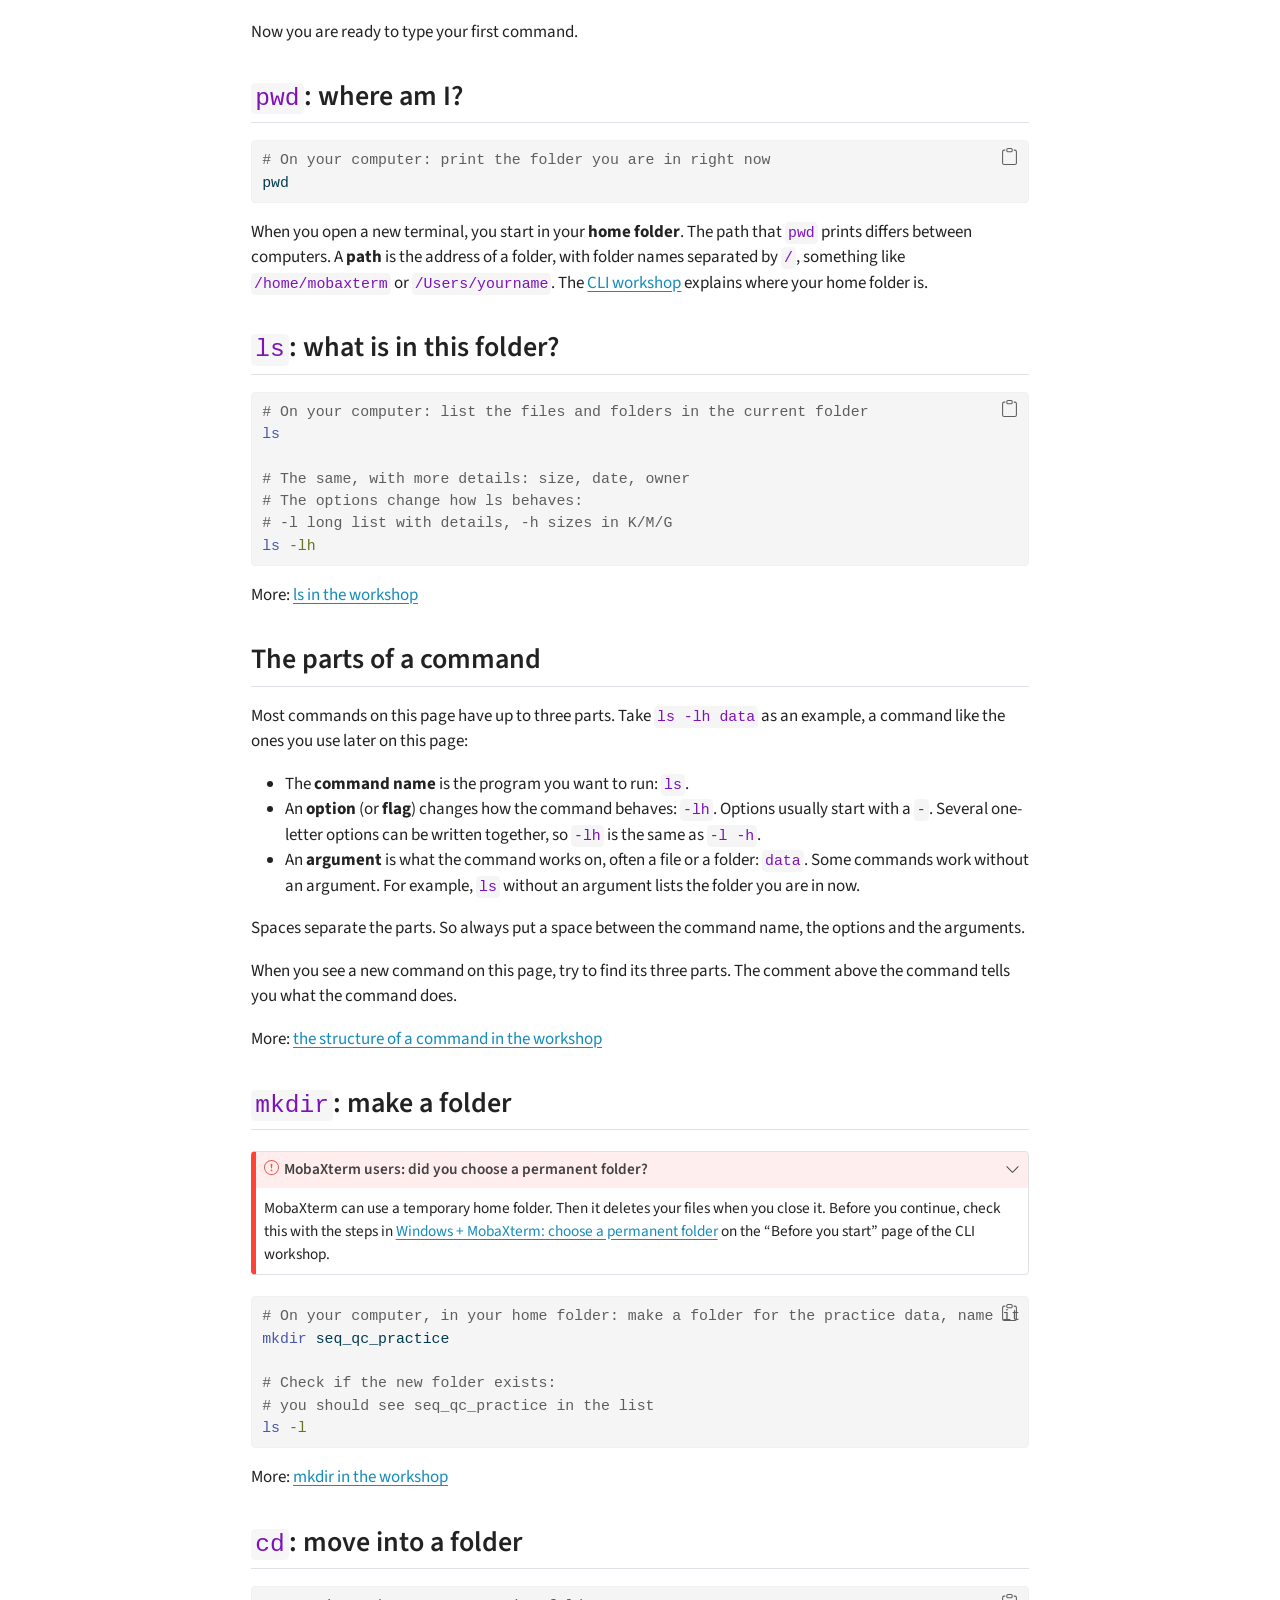
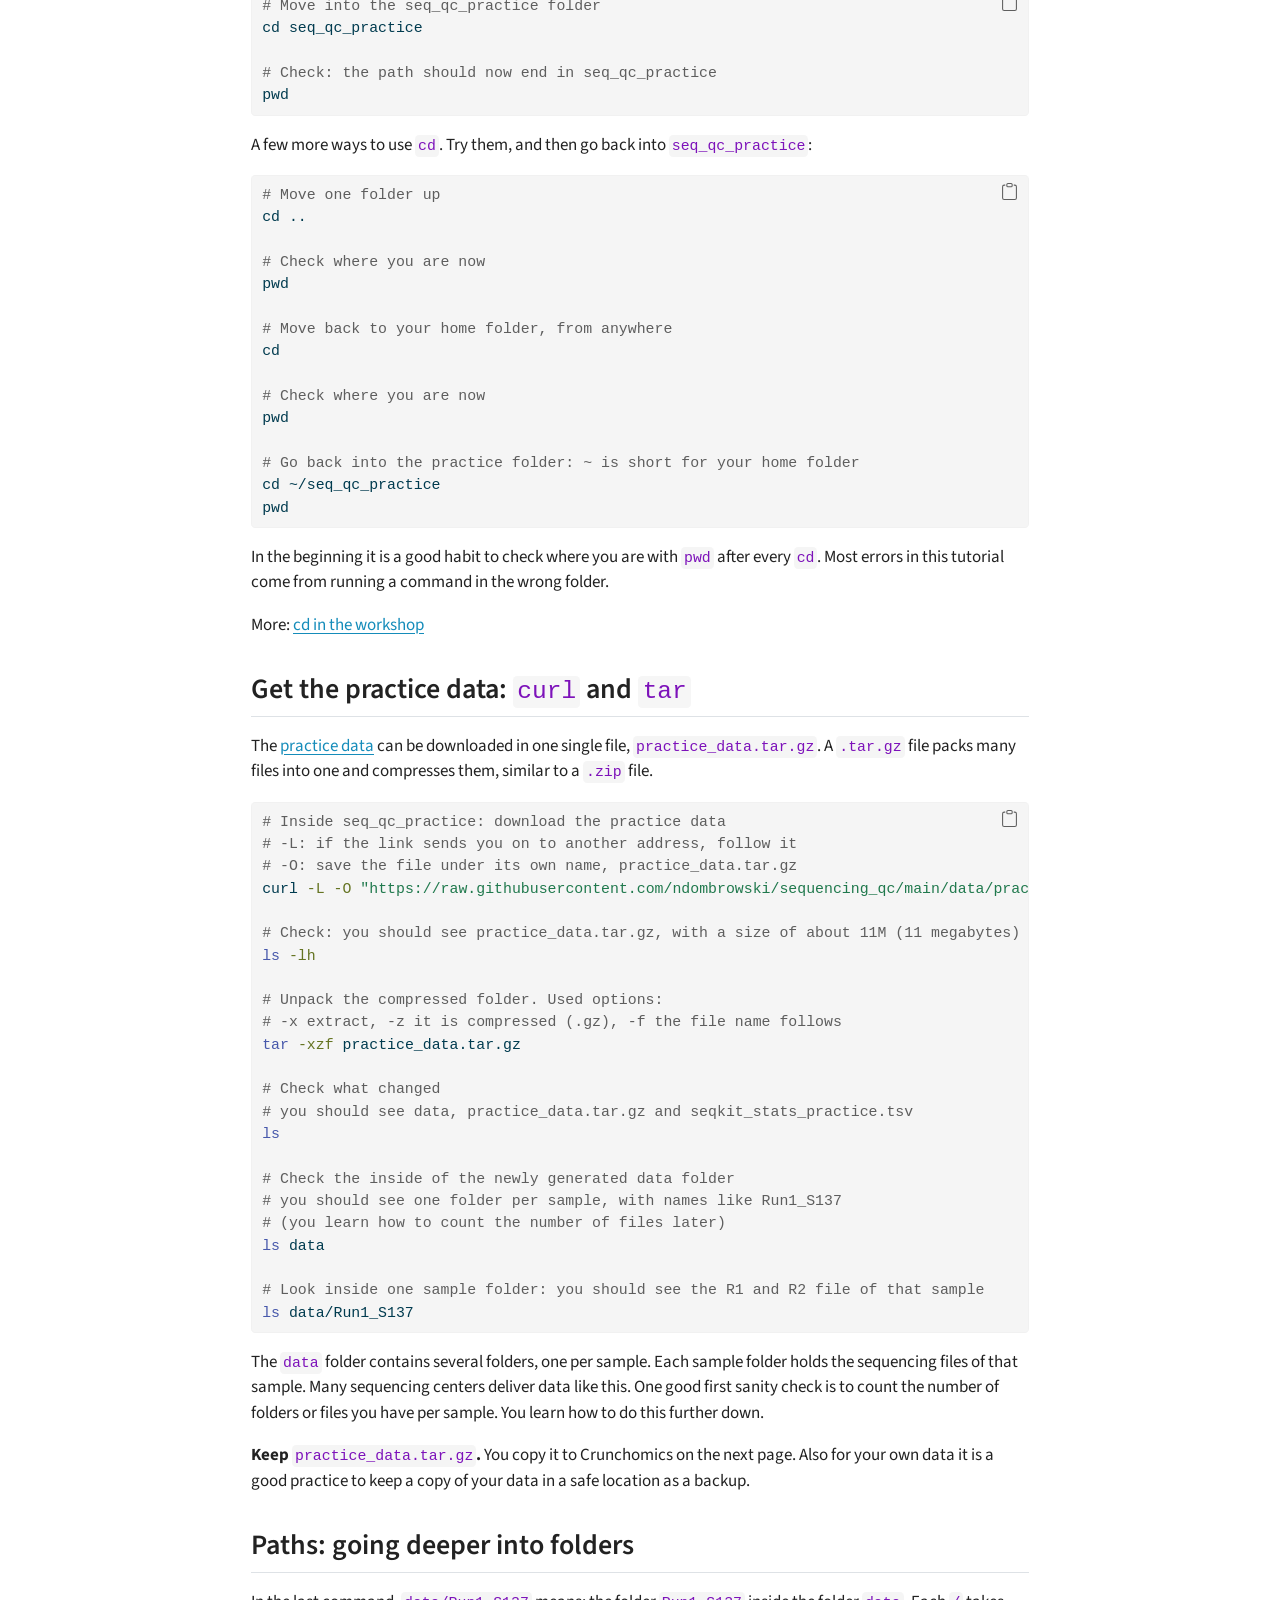
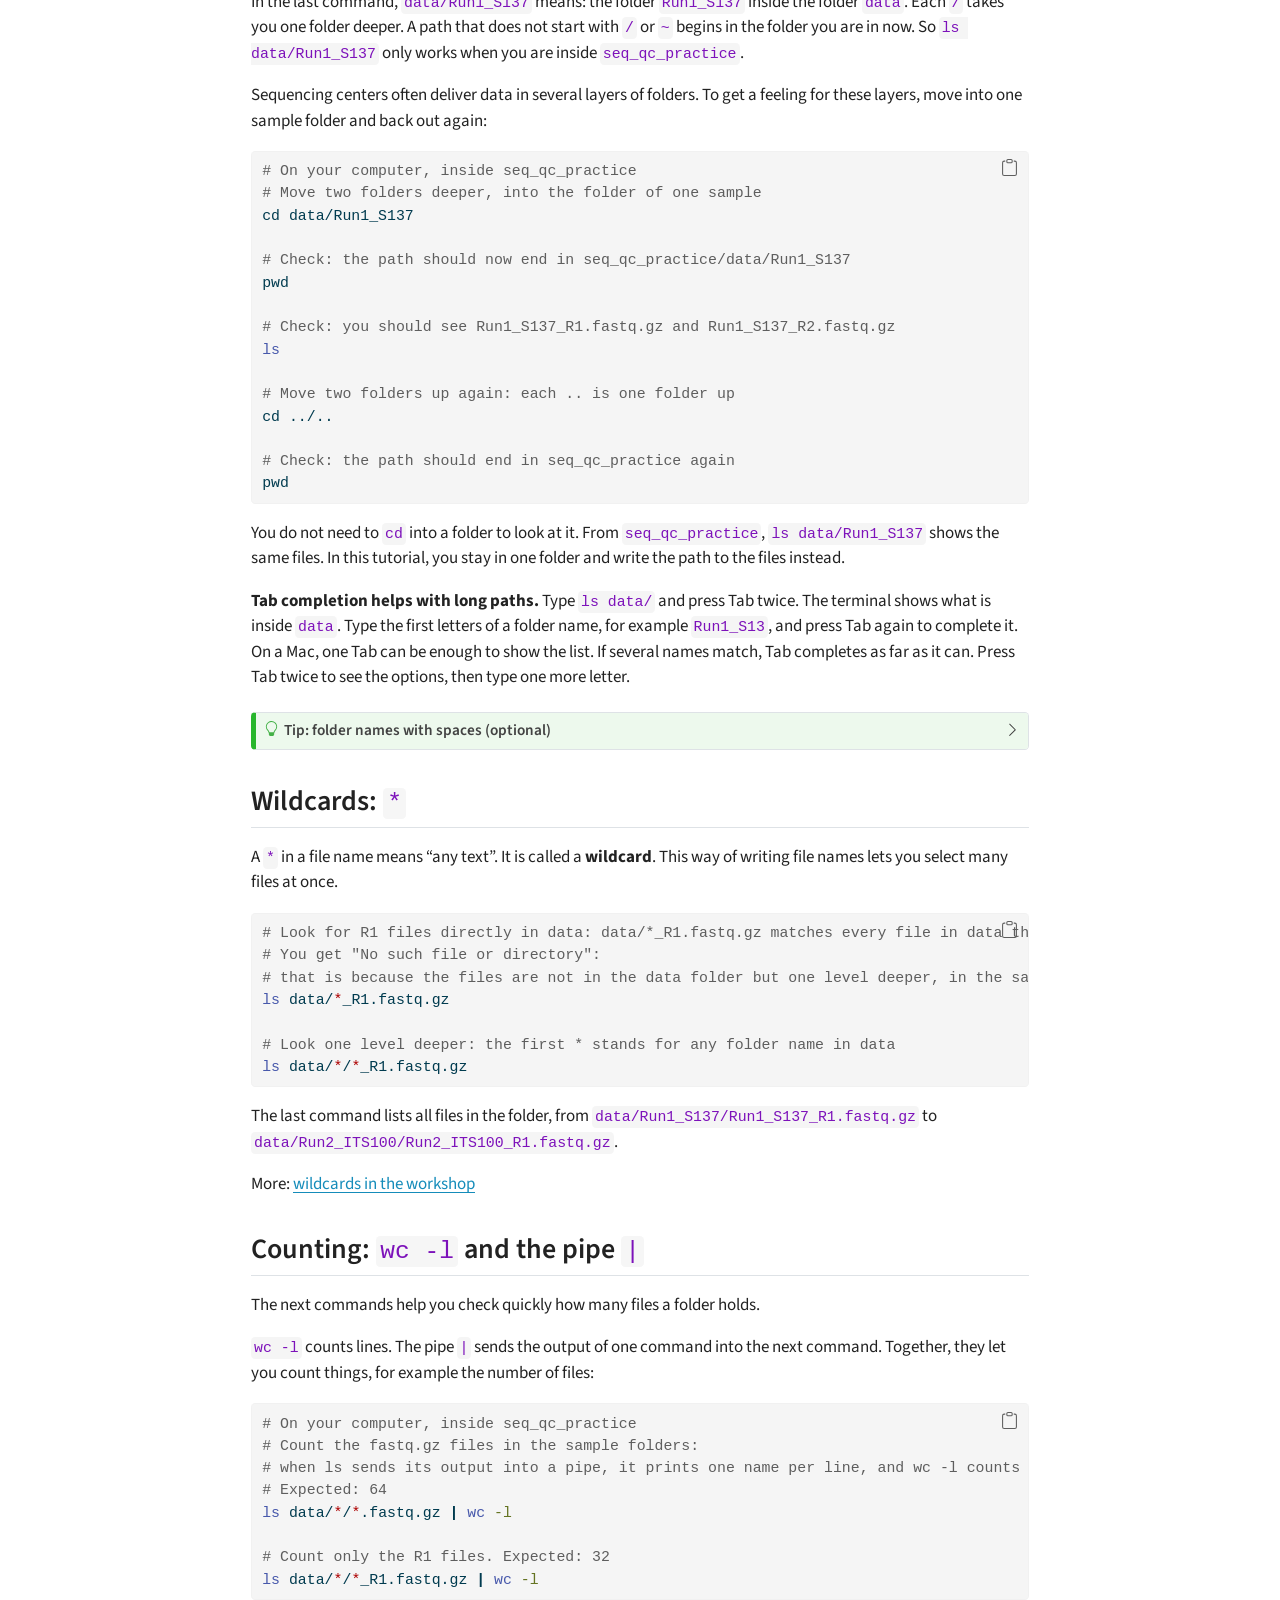
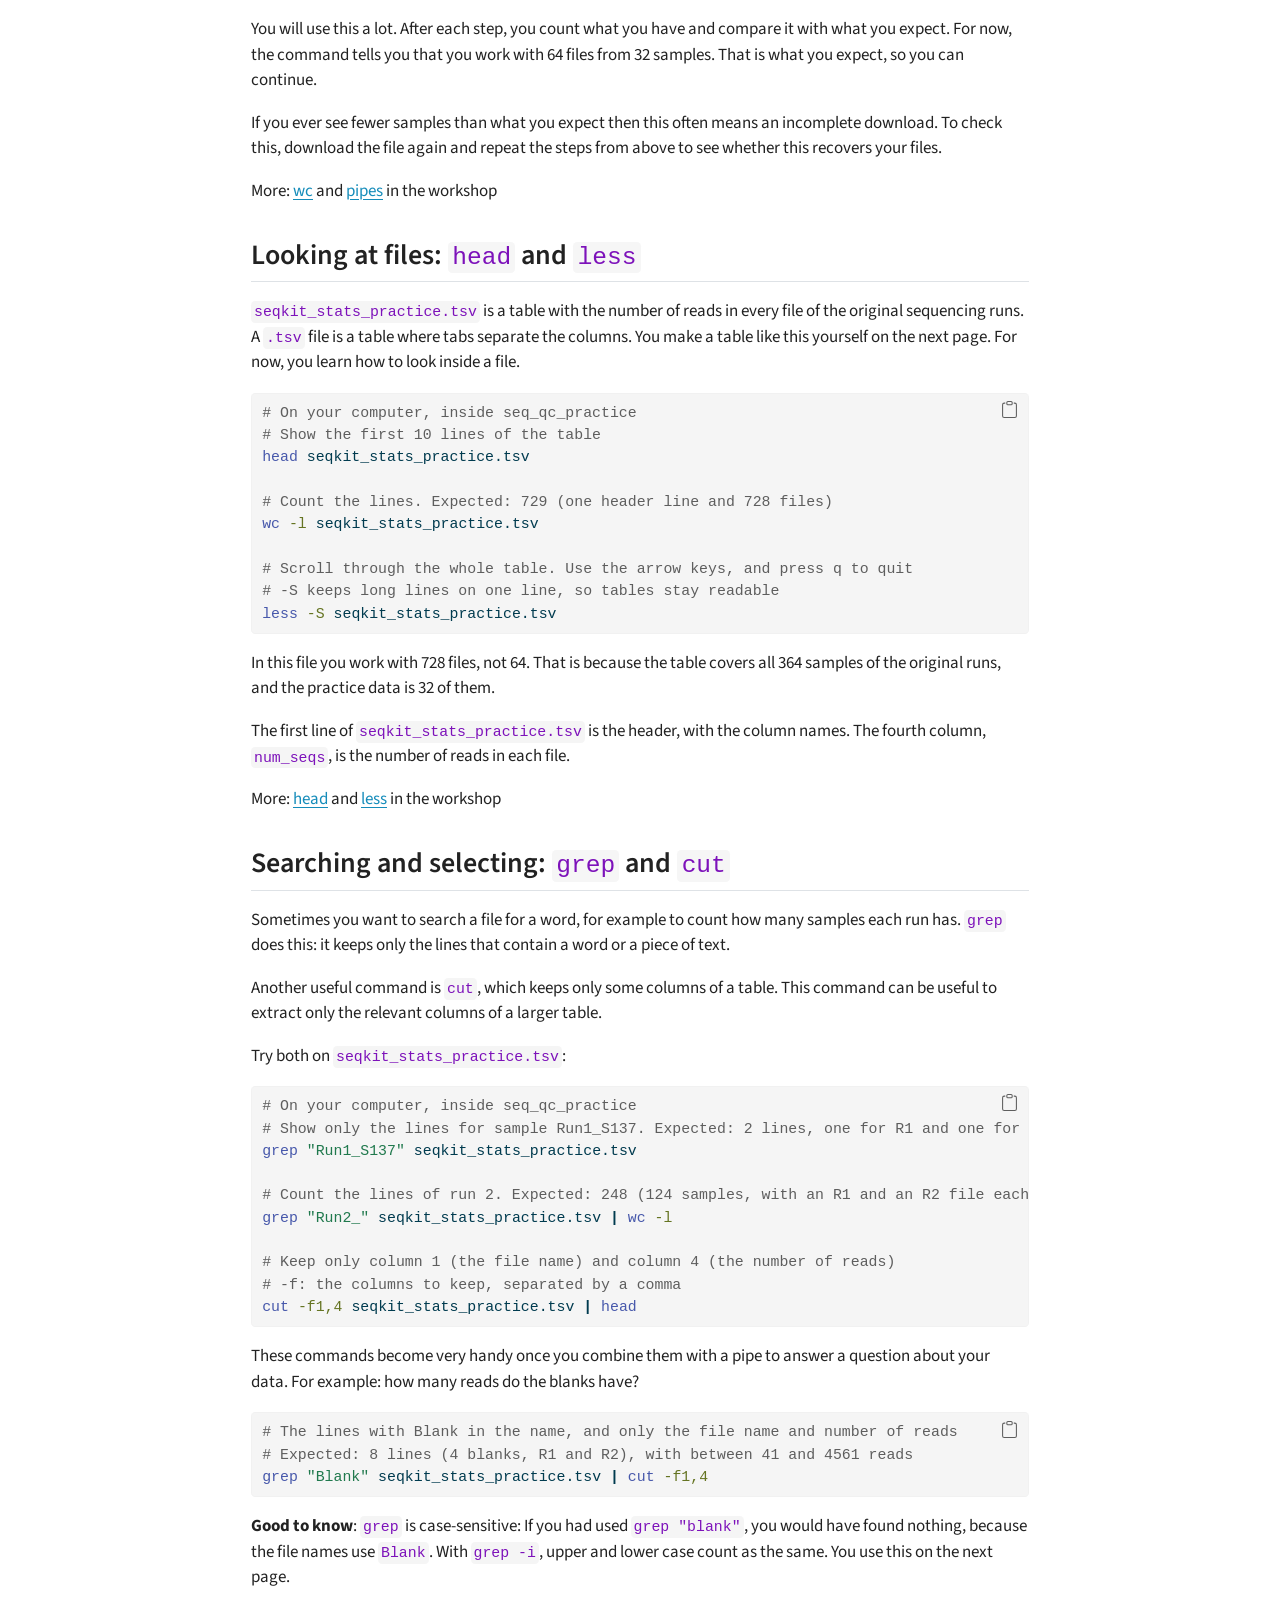
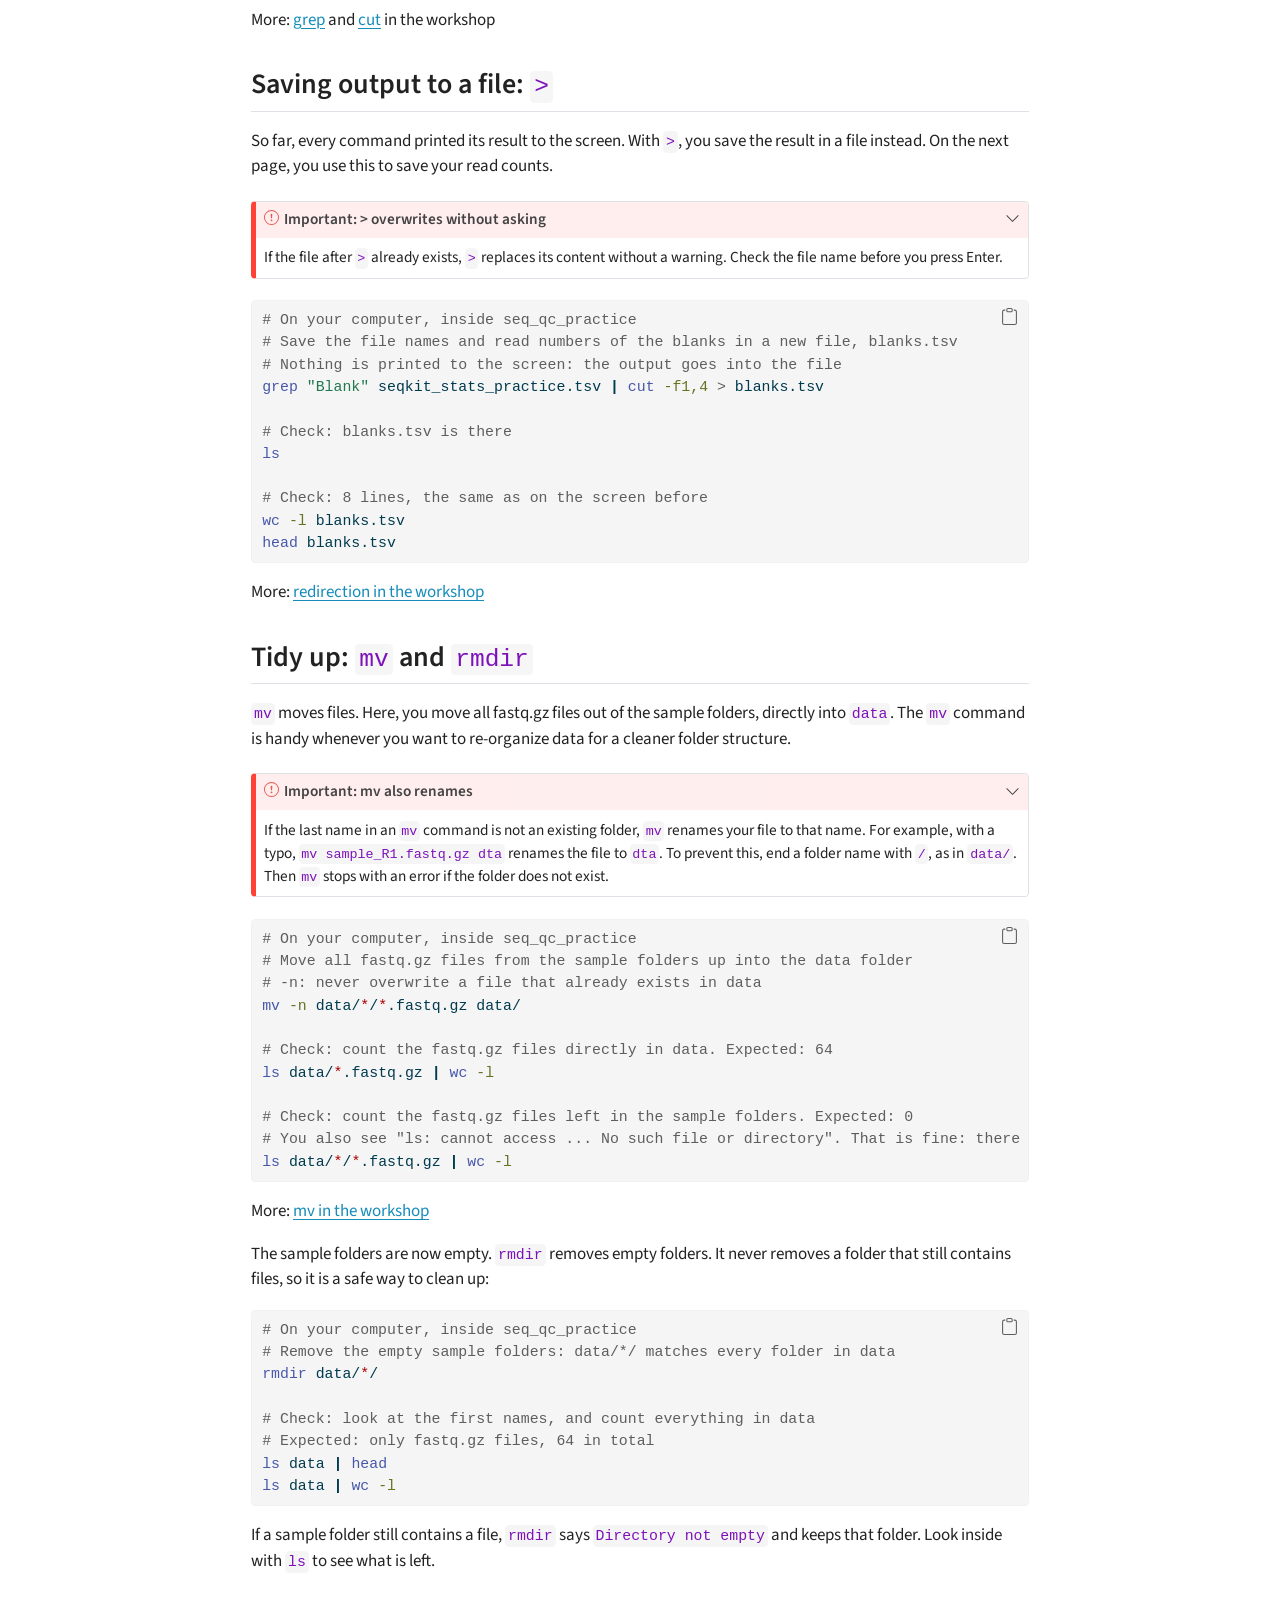
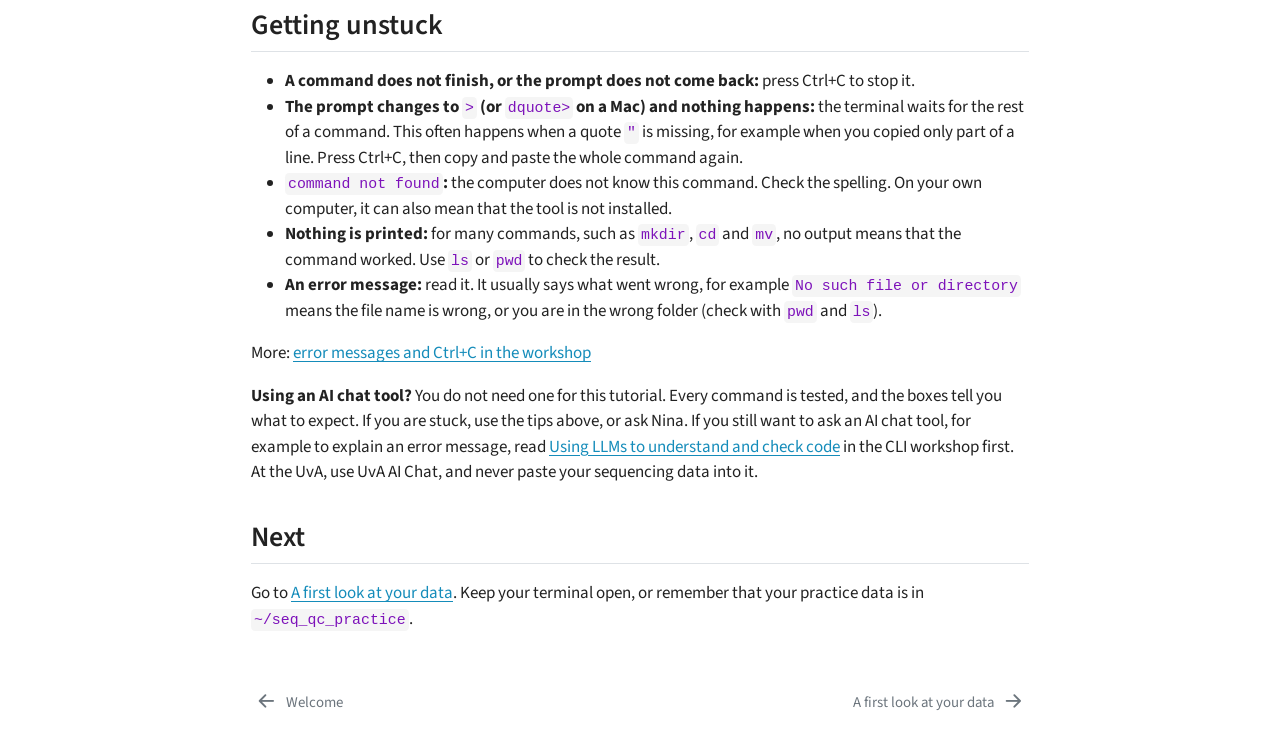
==== commit 2003baaa: "edit of whole document for consistency and readability" ====
--- a/docs/source/cli_minimum.html
+++ b/docs/source/cli_minimum.html
@@ -79,9 +79,9 @@
 <link href="../site_libs/quarto-html/quarto-syntax-highlighting-7b89279ff1a6dce999919e0e67d4d9ec.css" rel="stylesheet" class="quarto-color-scheme-extra" id="quarto-text-highlighting-styles">
 <script src="../site_libs/bootstrap/bootstrap.min.js"></script>
 <link href="../site_libs/bootstrap/bootstrap-icons.css" rel="stylesheet">
-<link href="../site_libs/bootstrap/bootstrap-a8c54b696edecc08a61f744415371247.min.css" rel="stylesheet" append-hash="true" class="quarto-color-scheme" id="quarto-bootstrap" data-mode="light">
-<link href="../site_libs/bootstrap/bootstrap-dark-7ecb8f517338ca286f29673a4347da8d.min.css" rel="stylesheet" append-hash="true" class="quarto-color-scheme quarto-color-alternate" id="quarto-bootstrap" data-mode="dark">
-<link href="../site_libs/bootstrap/bootstrap-a8c54b696edecc08a61f744415371247.min.css" rel="stylesheet" append-hash="true" class="quarto-color-scheme-extra" id="quarto-bootstrap" data-mode="light">
+<link href="../site_libs/bootstrap/bootstrap-07ba6b261650929f6c0e3bf61f8c80ad.min.css" rel="stylesheet" append-hash="true" class="quarto-color-scheme" id="quarto-bootstrap" data-mode="light">
+<link href="../site_libs/bootstrap/bootstrap-dark-5290abd680639bf24a9d861acc7641a1.min.css" rel="stylesheet" append-hash="true" class="quarto-color-scheme quarto-color-alternate" id="quarto-bootstrap" data-mode="dark">
+<link href="../site_libs/bootstrap/bootstrap-07ba6b261650929f6c0e3bf61f8c80ad.min.css" rel="stylesheet" append-hash="true" class="quarto-color-scheme-extra" id="quarto-bootstrap" data-mode="light">
 <script id="quarto-search-options" type="application/json">{
   "location": "sidebar",
   "copy-button": false,
@@ -347,15 +347,20 @@
    
   <ul>
   <li><a href="#the-practice-data" id="toc-the-practice-data" class="nav-link active" data-scroll-target="#the-practice-data">The practice data</a></li>
+  <li><a href="#setting-up-a-terminal" id="toc-setting-up-a-terminal" class="nav-link" data-scroll-target="#setting-up-a-terminal">Setting up a terminal</a></li>
   <li><a href="#the-terminal-and-the-prompt" id="toc-the-terminal-and-the-prompt" class="nav-link" data-scroll-target="#the-terminal-and-the-prompt">The terminal and the prompt</a></li>
   <li><a href="#pwd-where-am-i" id="toc-pwd-where-am-i" class="nav-link" data-scroll-target="#pwd-where-am-i"><code>pwd</code>: where am I?</a></li>
   <li><a href="#ls-what-is-in-this-folder" id="toc-ls-what-is-in-this-folder" class="nav-link" data-scroll-target="#ls-what-is-in-this-folder"><code>ls</code>: what is in this folder?</a></li>
+  <li><a href="#the-parts-of-a-command" id="toc-the-parts-of-a-command" class="nav-link" data-scroll-target="#the-parts-of-a-command">The parts of a command</a></li>
   <li><a href="#mkdir-make-a-folder" id="toc-mkdir-make-a-folder" class="nav-link" data-scroll-target="#mkdir-make-a-folder"><code>mkdir</code>: make a folder</a></li>
   <li><a href="#cd-move-into-a-folder" id="toc-cd-move-into-a-folder" class="nav-link" data-scroll-target="#cd-move-into-a-folder"><code>cd</code>: move into a folder</a></li>
   <li><a href="#get-the-practice-data-curl-and-tar" id="toc-get-the-practice-data-curl-and-tar" class="nav-link" data-scroll-target="#get-the-practice-data-curl-and-tar">Get the practice data: <code>curl</code> and <code>tar</code></a></li>
+  <li><a href="#paths-going-deeper-into-folders" id="toc-paths-going-deeper-into-folders" class="nav-link" data-scroll-target="#paths-going-deeper-into-folders">Paths: going deeper into folders</a></li>
   <li><a href="#wildcards" id="toc-wildcards" class="nav-link" data-scroll-target="#wildcards">Wildcards: <code>*</code></a></li>
   <li><a href="#counting-wc--l-and-the-pipe" id="toc-counting-wc--l-and-the-pipe" class="nav-link" data-scroll-target="#counting-wc--l-and-the-pipe">Counting: <code>wc -l</code> and the pipe <code>|</code></a></li>
   <li><a href="#looking-at-files-head-and-less" id="toc-looking-at-files-head-and-less" class="nav-link" data-scroll-target="#looking-at-files-head-and-less">Looking at files: <code>head</code> and <code>less</code></a></li>
+  <li><a href="#searching-and-selecting-grep-and-cut" id="toc-searching-and-selecting-grep-and-cut" class="nav-link" data-scroll-target="#searching-and-selecting-grep-and-cut">Searching and selecting: <code>grep</code> and <code>cut</code></a></li>
+  <li><a href="#saving-output-to-a-file" id="toc-saving-output-to-a-file" class="nav-link" data-scroll-target="#saving-output-to-a-file">Saving output to a file: <code>&gt;</code></a></li>
   <li><a href="#tidy-up-mv-and-rmdir" id="toc-tidy-up-mv-and-rmdir" class="nav-link" data-scroll-target="#tidy-up-mv-and-rmdir">Tidy up: <code>mv</code> and <code>rmdir</code></a></li>
   <li><a href="#getting-unstuck" id="toc-getting-unstuck" class="nav-link" data-scroll-target="#getting-unstuck">Getting unstuck</a></li>
   <li><a href="#next" id="toc-next" class="nav-link" data-scroll-target="#next">Next</a></li>
@@ -385,14 +390,12 @@
 </header>
 
 
-<p>This page covers the few commands you need for this tutorial. Each command links to the matching section of the <a href="https://ndombrowski.github.io/cli_workshop/source/bash_intro.html">CLI workshop</a>, where you find more explanation and exercises.</p>
+<p>This page covers only the few commands you need for this tutorial. For most of them, you do not need to understand every detail. Copy the commands, and check that your output matches what the page tells you to expect. The exception is moving around: <code>pwd</code>, <code>ls</code>, <code>cd</code> and paths. Take the time to understand these. You use them all the time, and they help you find your way when a command fails. If you want to learn the command line properly, for example to explore your own data in more depth, follow the <a href="https://ndombrowski.github.io/cli_workshop/">CLI workshop</a>. Each command on this page also links to the matching section of the workshop, where you find more explanation and exercises.</p>
 <p>On this page, you work on <strong>your own computer</strong>. You download a small set of practice data and try every command on it. On the next page, <a href="../source/first_look.html">A first look at your data</a>, you copy the same practice data to Crunchomics and do the full check. After that, you repeat the check with your own data.</p>
-<p>If you have never opened a terminal, first follow <a href="https://ndombrowski.github.io/cli_workshop/source/installation.html">Before you start</a> of the CLI workshop. On Windows, use a local terminal in MobaXterm. On a Mac, use the Terminal app, which you find in Applications, in the Utilities folder. The Mac terminal uses a slightly different shell (zsh), the program that reads your commands. So a few error messages may look a bit different from the ones on this page.</p>
-<p>If something goes wrong, see <a href="#getting-unstuck">Getting unstuck</a> at the bottom of this page.</p>
 <section id="the-practice-data" class="level2">
 <h2 class="anchored" data-anchor-id="the-practice-data">The practice data</h2>
-<p>The practice data comes from an ITS (a DNA region used to identify fungi) amplicon sequencing project from different soil samples. It comes from two real sequencing runs, Run1 and Run2, and it has a real problem that you find on the next page. The sample IDs are randomized, and every file was reduced to 2% of its reads to keep it small.</p>
-<p>You get 32 samples. The data is <strong>paired-end</strong>: the sequencer reads each DNA fragment from both ends. So every sample has two files:</p>
+<p>The practice data comes from an ITS (a DNA region used to identify fungi) amplicon sequencing project from different soil samples. It comes from two real sequencing runs, Run1 and Run2, and it has a real problem that you explore on the next page. The sample IDs are randomized, and every file was reduced to 2% of its reads to keep it small.</p>
+<p>You will work with 32 samples that were sequenced with Illumina, a widely used type of sequencing machine. The data is <strong>paired-end</strong>: the sequencer reads each DNA fragment from both ends. So every sample has two files:</p>
 <ul>
 <li><code>..._R1.fastq.gz</code>: the reads from one end of the fragments (the forward reads).</li>
 <li><code>..._R2.fastq.gz</code>: the reads from the other end (the reverse reads).</li>
@@ -400,9 +403,18 @@
 <p>In total, that makes 64 files. A <code>.fastq</code> file is a text file that holds every read, with a quality score for each base. The <code>.gz</code> at the end means that the file is compressed to save space.</p>
 <p>The practice data also contains <code>seqkit_stats_practice.tsv</code>. This is a table with the number of reads per file, for all samples of the original two runs. You look at it further down this page.</p>
 </section>
+<section id="setting-up-a-terminal" class="level2">
+<h2 class="anchored" data-anchor-id="setting-up-a-terminal">Setting up a terminal</h2>
+<p>For this tutorial you need <strong>set up a terminal</strong>: a window in which you type commands (instructions to the computer) as text, instead of clicking on buttons and menus. If you have never opened a terminal, first follow <a href="https://ndombrowski.github.io/cli_workshop/source/installation.html">Before you start</a> of the CLI workshop:</p>
+<ul>
+<li>On Windows, use a local terminal in MobaXterm.</li>
+<li>On a Mac, use the Terminal app, which you find in Applications, in the Utilities folder. The Mac terminal uses a slightly different shell (zsh), the program that reads your commands. So a few error messages may look a bit different from the ones on this page.</li>
+</ul>
+<p>If something goes wrong, see <a href="#getting-unstuck">Getting unstuck</a> at the bottom of this page.</p>
+</section>
 <section id="the-terminal-and-the-prompt" class="level2">
 <h2 class="anchored" data-anchor-id="the-terminal-and-the-prompt">The terminal and the prompt</h2>
-<p>In the terminal, you type a command and press Enter. The computer runs it and prints the result as text. When the computer is ready for the next command, it shows the <strong>prompt</strong>, a line that usually ends with <code>$</code>.</p>
+<p>The terminal passes what you type to a <strong>shell</strong>, the program that reads your commands and tells the computer what to do. When the computer is ready for the next command, it shows the <strong>prompt</strong>, a line that usually ends with <code>$</code>.</p>
 <p>A few things that make life easier:</p>
 <ul>
 <li><strong>Copy and paste.</strong> In many terminals, Ctrl+C does not copy, because Ctrl+C stops a command (see below). Use the right mouse button instead, or Ctrl+Shift+C and Ctrl+Shift+V. This differs between terminals, so try it once.</li>
@@ -410,27 +422,40 @@
 <li><strong>Arrow up.</strong> Press the up arrow to get your previous commands back.</li>
 <li><strong>Comments.</strong> Everything after a <code>#</code> is a comment. The computer ignores it. In this tutorial, every command comes with a comment that says what it does. You can paste the comments along with the commands.</li>
 </ul>
+<p>Now you are ready to type your first command.</p>
 </section>
 <section id="pwd-where-am-i" class="level2">
 <h2 class="anchored" data-anchor-id="pwd-where-am-i"><code>pwd</code>: where am I?</h2>
 <div class="cell">
-<div class="code-copy-outer-scaffold"><div class="sourceCode cell-code" id="cb1"><pre class="sourceCode bash code-with-copy"><code class="sourceCode bash"><span id="cb1-1"><a href="#cb1-1" aria-hidden="true" tabindex="-1"></a><span class="co"># On my computer: print the folder you are in right now</span></span>
+<div class="code-copy-outer-scaffold"><div class="sourceCode cell-code" id="cb1"><pre class="sourceCode bash code-with-copy"><code class="sourceCode bash"><span id="cb1-1"><a href="#cb1-1" aria-hidden="true" tabindex="-1"></a><span class="co"># On your computer: print the folder you are in right now</span></span>
 <span id="cb1-2"><a href="#cb1-2" aria-hidden="true" tabindex="-1"></a><span class="bu">pwd</span></span></code></pre></div><button title="Copy to Clipboard" class="code-copy-button"><i class="bi"></i></button></div>
 </div>
-<p>When you open a new terminal, you start in your <strong>home folder</strong>. The path that <code>pwd</code> prints differs between computers. A <strong>path</strong> is the address of a folder, with folder names separated by <code>/</code>. The <a href="https://ndombrowski.github.io/cli_workshop/source/bash_intro.html#pwd-find-out-where-we-are">CLI workshop</a> explains where your home folder is.</p>
+<p>When you open a new terminal, you start in your <strong>home folder</strong>. The path that <code>pwd</code> prints differs between computers. A <strong>path</strong> is the address of a folder, with folder names separated by <code>/</code>, something like <code>/home/mobaxterm</code> or <code>/Users/yourname</code>. The <a href="https://ndombrowski.github.io/cli_workshop/source/bash_intro.html#pwd-find-out-where-we-are">CLI workshop</a> explains where your home folder is.</p>
 </section>
 <section id="ls-what-is-in-this-folder" class="level2">
 <h2 class="anchored" data-anchor-id="ls-what-is-in-this-folder"><code>ls</code>: what is in this folder?</h2>
 <div class="cell">
-<div class="code-copy-outer-scaffold"><div class="sourceCode cell-code" id="cb2"><pre class="sourceCode bash code-with-copy"><code class="sourceCode bash"><span id="cb2-1"><a href="#cb2-1" aria-hidden="true" tabindex="-1"></a><span class="co"># On my computer: list the files and folders in the current folder</span></span>
+<div class="code-copy-outer-scaffold"><div class="sourceCode cell-code" id="cb2"><pre class="sourceCode bash code-with-copy"><code class="sourceCode bash"><span id="cb2-1"><a href="#cb2-1" aria-hidden="true" tabindex="-1"></a><span class="co"># On your computer: list the files and folders in the current folder</span></span>
 <span id="cb2-2"><a href="#cb2-2" aria-hidden="true" tabindex="-1"></a><span class="fu">ls</span></span>
 <span id="cb2-3"><a href="#cb2-3" aria-hidden="true" tabindex="-1"></a></span>
 <span id="cb2-4"><a href="#cb2-4" aria-hidden="true" tabindex="-1"></a><span class="co"># The same, with more details: size, date, owner</span></span>
-<span id="cb2-5"><a href="#cb2-5" aria-hidden="true" tabindex="-1"></a><span class="co"># Options used with ls: </span></span>
+<span id="cb2-5"><a href="#cb2-5" aria-hidden="true" tabindex="-1"></a><span class="co"># The options change how ls behaves:</span></span>
 <span id="cb2-6"><a href="#cb2-6" aria-hidden="true" tabindex="-1"></a><span class="co"># -l long list with details, -h sizes in K/M/G</span></span>
 <span id="cb2-7"><a href="#cb2-7" aria-hidden="true" tabindex="-1"></a><span class="fu">ls</span> <span class="at">-lh</span></span></code></pre></div><button title="Copy to Clipboard" class="code-copy-button"><i class="bi"></i></button></div>
 </div>
 <p>More: <a href="https://ndombrowski.github.io/cli_workshop/source/bash_intro.html#ls-list-the-contents-of-a-directory">ls in the workshop</a></p>
+</section>
+<section id="the-parts-of-a-command" class="level2">
+<h2 class="anchored" data-anchor-id="the-parts-of-a-command">The parts of a command</h2>
+<p>Most commands on this page have up to three parts. Take <code>ls -lh data</code> as an example, a command like the ones you use later on this page:</p>
+<ul>
+<li>The <strong>command name</strong> is the program you want to run: <code>ls</code>.</li>
+<li>An <strong>option</strong> (or <strong>flag</strong>) changes how the command behaves: <code>-lh</code>. Options usually start with a <code>-</code>. Several one-letter options can be written together, so <code>-lh</code> is the same as <code>-l -h</code>.</li>
+<li>An <strong>argument</strong> is what the command works on, often a file or a folder: <code>data</code>. Some commands work without an argument. For example, <code>ls</code> without an argument lists the folder you are in now.</li>
+</ul>
+<p>Spaces separate the parts. So always put a space between the command name, the options and the arguments.</p>
+<p>When you see a new command on this page, try to find its three parts. The comment above the command tells you what the command does.</p>
+<p>More: <a href="https://ndombrowski.github.io/cli_workshop/source/bash_intro.html#the-structure-of-a-command">the structure of a command in the workshop</a></p>
 </section>
 <section id="mkdir-make-a-folder" class="level2">
 <h2 class="anchored" data-anchor-id="mkdir-make-a-folder"><code>mkdir</code>: make a folder</h2>
@@ -451,18 +476,19 @@
 </div>
 </div>
 <div class="cell">
-<div class="code-copy-outer-scaffold"><div class="sourceCode cell-code" id="cb3"><pre class="sourceCode bash code-with-copy"><code class="sourceCode bash"><span id="cb3-1"><a href="#cb3-1" aria-hidden="true" tabindex="-1"></a><span class="co"># On my computer, in your home folder: make a folder for the practice data</span></span>
+<div class="code-copy-outer-scaffold"><div class="sourceCode cell-code" id="cb3"><pre class="sourceCode bash code-with-copy"><code class="sourceCode bash"><span id="cb3-1"><a href="#cb3-1" aria-hidden="true" tabindex="-1"></a><span class="co"># On your computer, in your home folder: make a folder for the practice data, name it seq_qc_practice</span></span>
 <span id="cb3-2"><a href="#cb3-2" aria-hidden="true" tabindex="-1"></a><span class="fu">mkdir</span> seq_qc_practice</span>
 <span id="cb3-3"><a href="#cb3-3" aria-hidden="true" tabindex="-1"></a></span>
-<span id="cb3-4"><a href="#cb3-4" aria-hidden="true" tabindex="-1"></a><span class="co"># Check: you should see seq_qc_practice in the list</span></span>
-<span id="cb3-5"><a href="#cb3-5" aria-hidden="true" tabindex="-1"></a><span class="fu">ls</span> <span class="at">-l</span></span></code></pre></div><button title="Copy to Clipboard" class="code-copy-button"><i class="bi"></i></button></div>
+<span id="cb3-4"><a href="#cb3-4" aria-hidden="true" tabindex="-1"></a><span class="co"># Check if the new folder exists: </span></span>
+<span id="cb3-5"><a href="#cb3-5" aria-hidden="true" tabindex="-1"></a><span class="co"># you should see seq_qc_practice in the list</span></span>
+<span id="cb3-6"><a href="#cb3-6" aria-hidden="true" tabindex="-1"></a><span class="fu">ls</span> <span class="at">-l</span></span></code></pre></div><button title="Copy to Clipboard" class="code-copy-button"><i class="bi"></i></button></div>
 </div>
 <p>More: <a href="https://ndombrowski.github.io/cli_workshop/source/bash_intro.html#mkdir-make-new-folders">mkdir in the workshop</a></p>
 </section>
 <section id="cd-move-into-a-folder" class="level2">
 <h2 class="anchored" data-anchor-id="cd-move-into-a-folder"><code>cd</code>: move into a folder</h2>
 <div class="cell">
-<div class="code-copy-outer-scaffold"><div class="sourceCode cell-code" id="cb4"><pre class="sourceCode bash code-with-copy"><code class="sourceCode bash"><span id="cb4-1"><a href="#cb4-1" aria-hidden="true" tabindex="-1"></a><span class="co"># On my computer: move into the seq_qc_practice folder</span></span>
+<div class="code-copy-outer-scaffold"><div class="sourceCode cell-code" id="cb4"><pre class="sourceCode bash code-with-copy"><code class="sourceCode bash"><span id="cb4-1"><a href="#cb4-1" aria-hidden="true" tabindex="-1"></a><span class="co"># Move into the seq_qc_practice folder</span></span>
 <span id="cb4-2"><a href="#cb4-2" aria-hidden="true" tabindex="-1"></a><span class="bu">cd</span> seq_qc_practice</span>
 <span id="cb4-3"><a href="#cb4-3" aria-hidden="true" tabindex="-1"></a></span>
 <span id="cb4-4"><a href="#cb4-4" aria-hidden="true" tabindex="-1"></a><span class="co"># Check: the path should now end in seq_qc_practice</span></span>
@@ -486,29 +512,14 @@
 <span id="cb5-14"><a href="#cb5-14" aria-hidden="true" tabindex="-1"></a><span class="bu">cd</span> ~/seq_qc_practice</span>
 <span id="cb5-15"><a href="#cb5-15" aria-hidden="true" tabindex="-1"></a><span class="bu">pwd</span></span></code></pre></div><button title="Copy to Clipboard" class="code-copy-button"><i class="bi"></i></button></div>
 </div>
-<p>After every <code>cd</code>, check where you are with <code>pwd</code>. Most errors in this tutorial come from running a command in the wrong folder.</p>
+<p>In the beginning it is a good habit to check where you are with <code>pwd</code> after every <code>cd</code>. Most errors in this tutorial come from running a command in the wrong folder.</p>
 <p>More: <a href="https://ndombrowski.github.io/cli_workshop/source/bash_intro.html#cd-move-around-folders">cd in the workshop</a></p>
 </section>
 <section id="get-the-practice-data-curl-and-tar" class="level2">
 <h2 class="anchored" data-anchor-id="get-the-practice-data-curl-and-tar">Get the practice data: <code>curl</code> and <code>tar</code></h2>
-<p>The <a href="#the-practice-data">practice data</a> comes in one file, <code>practice_data.tar.gz</code>. A <code>.tar.gz</code> file packs many files into one and compresses them, similar to a <code>.zip</code> file.</p>
-<div class="callout callout-style-default callout-warning callout-titled">
-<div class="callout-header d-flex align-content-center">
-<div class="callout-icon-container">
-<i class="callout-icon"></i>
-</div>
-<div class="callout-title-container flex-fill">
-<span class="screen-reader-only">Warning</span>Draft note (remove before publishing)
-</div>
-</div>
-<div class="callout-body-container callout-body">
-<ul>
-<li><code>curl -L -O</code> and <code>tar -xzf</code> are not tested yet in MobaXterm and on a Mac.</li>
-</ul>
-</div>
-</div>
-<div class="cell">
-<div class="code-copy-outer-scaffold"><div class="sourceCode cell-code" id="cb6"><pre class="sourceCode bash code-with-copy"><code class="sourceCode bash"><span id="cb6-1"><a href="#cb6-1" aria-hidden="true" tabindex="-1"></a><span class="co"># On my computer, inside seq_qc_practice: download the practice data</span></span>
+<p>The <a href="#the-practice-data">practice data</a> can be downloaded in one single file, <code>practice_data.tar.gz</code>. A <code>.tar.gz</code> file packs many files into one and compresses them, similar to a <code>.zip</code> file.</p>
+<div class="cell">
+<div class="code-copy-outer-scaffold"><div class="sourceCode cell-code" id="cb6"><pre class="sourceCode bash code-with-copy"><code class="sourceCode bash"><span id="cb6-1"><a href="#cb6-1" aria-hidden="true" tabindex="-1"></a><span class="co"># Inside seq_qc_practice: download the practice data</span></span>
 <span id="cb6-2"><a href="#cb6-2" aria-hidden="true" tabindex="-1"></a><span class="co"># -L: if the link sends you on to another address, follow it</span></span>
 <span id="cb6-3"><a href="#cb6-3" aria-hidden="true" tabindex="-1"></a><span class="co"># -O: save the file under its own name, practice_data.tar.gz</span></span>
 <span id="cb6-4"><a href="#cb6-4" aria-hidden="true" tabindex="-1"></a><span class="ex">curl</span> <span class="at">-L</span> <span class="at">-O</span> <span class="st">"https://raw.githubusercontent.com/ndombrowski/sequencing_qc/main/data/practice_data.tar.gz"</span></span>
@@ -516,89 +527,190 @@
 <span id="cb6-6"><a href="#cb6-6" aria-hidden="true" tabindex="-1"></a><span class="co"># Check: you should see practice_data.tar.gz, with a size of about 11M (11 megabytes)</span></span>
 <span id="cb6-7"><a href="#cb6-7" aria-hidden="true" tabindex="-1"></a><span class="fu">ls</span> <span class="at">-lh</span></span>
 <span id="cb6-8"><a href="#cb6-8" aria-hidden="true" tabindex="-1"></a></span>
-<span id="cb6-9"><a href="#cb6-9" aria-hidden="true" tabindex="-1"></a><span class="co"># Unpack it: -x extract, -z it is compressed (.gz), -f the file name follows</span></span>
-<span id="cb6-10"><a href="#cb6-10" aria-hidden="true" tabindex="-1"></a><span class="fu">tar</span> <span class="at">-xzf</span> practice_data.tar.gz</span>
-<span id="cb6-11"><a href="#cb6-11" aria-hidden="true" tabindex="-1"></a></span>
-<span id="cb6-12"><a href="#cb6-12" aria-hidden="true" tabindex="-1"></a><span class="co"># Check what changed</span></span>
-<span id="cb6-13"><a href="#cb6-13" aria-hidden="true" tabindex="-1"></a><span class="co"># you should see data, practice_data.tar.gz and seqkit_stats_practice.tsv</span></span>
-<span id="cb6-14"><a href="#cb6-14" aria-hidden="true" tabindex="-1"></a><span class="fu">ls</span></span>
-<span id="cb6-15"><a href="#cb6-15" aria-hidden="true" tabindex="-1"></a></span>
-<span id="cb6-16"><a href="#cb6-16" aria-hidden="true" tabindex="-1"></a><span class="co"># Check the inside of the newly generated data folder </span></span>
-<span id="cb6-17"><a href="#cb6-17" aria-hidden="true" tabindex="-1"></a><span class="co"># you should see one folder per sample, with names like Run1_S137 (you learn how to count the number of files later)</span></span>
-<span id="cb6-18"><a href="#cb6-18" aria-hidden="true" tabindex="-1"></a><span class="fu">ls</span> data </span>
-<span id="cb6-19"><a href="#cb6-19" aria-hidden="true" tabindex="-1"></a></span>
-<span id="cb6-20"><a href="#cb6-20" aria-hidden="true" tabindex="-1"></a><span class="co"># Look inside one sample folder: you should see the R1 and R2 file of that sample</span></span>
-<span id="cb6-21"><a href="#cb6-21" aria-hidden="true" tabindex="-1"></a><span class="fu">ls</span> data/Run1_S137</span></code></pre></div><button title="Copy to Clipboard" class="code-copy-button"><i class="bi"></i></button></div>
-</div>
-<p>The <code>data</code> folder contains several folders, one per sample. Each sample folder holds the sequencing files of that sample. Many sequencing centers deliver data like this. One good first sanity check is to count the number of folders or files you have per sample. Let’s learn how to do this next.</p>
-<p><strong>Keep <code>practice_data.tar.gz</code>.</strong> You copy it to Crunchomics on the next page.</p>
+<span id="cb6-9"><a href="#cb6-9" aria-hidden="true" tabindex="-1"></a><span class="co"># Unpack the compressed folder. Used options: </span></span>
+<span id="cb6-10"><a href="#cb6-10" aria-hidden="true" tabindex="-1"></a><span class="co"># -x extract, -z it is compressed (.gz), -f the file name follows</span></span>
+<span id="cb6-11"><a href="#cb6-11" aria-hidden="true" tabindex="-1"></a><span class="fu">tar</span> <span class="at">-xzf</span> practice_data.tar.gz</span>
+<span id="cb6-12"><a href="#cb6-12" aria-hidden="true" tabindex="-1"></a></span>
+<span id="cb6-13"><a href="#cb6-13" aria-hidden="true" tabindex="-1"></a><span class="co"># Check what changed</span></span>
+<span id="cb6-14"><a href="#cb6-14" aria-hidden="true" tabindex="-1"></a><span class="co"># you should see data, practice_data.tar.gz and seqkit_stats_practice.tsv</span></span>
+<span id="cb6-15"><a href="#cb6-15" aria-hidden="true" tabindex="-1"></a><span class="fu">ls</span></span>
+<span id="cb6-16"><a href="#cb6-16" aria-hidden="true" tabindex="-1"></a></span>
+<span id="cb6-17"><a href="#cb6-17" aria-hidden="true" tabindex="-1"></a><span class="co"># Check the inside of the newly generated data folder </span></span>
+<span id="cb6-18"><a href="#cb6-18" aria-hidden="true" tabindex="-1"></a><span class="co"># you should see one folder per sample, with names like Run1_S137 </span></span>
+<span id="cb6-19"><a href="#cb6-19" aria-hidden="true" tabindex="-1"></a><span class="co"># (you learn how to count the number of files later)</span></span>
+<span id="cb6-20"><a href="#cb6-20" aria-hidden="true" tabindex="-1"></a><span class="fu">ls</span> data </span>
+<span id="cb6-21"><a href="#cb6-21" aria-hidden="true" tabindex="-1"></a></span>
+<span id="cb6-22"><a href="#cb6-22" aria-hidden="true" tabindex="-1"></a><span class="co"># Look inside one sample folder: you should see the R1 and R2 file of that sample</span></span>
+<span id="cb6-23"><a href="#cb6-23" aria-hidden="true" tabindex="-1"></a><span class="fu">ls</span> data/Run1_S137</span></code></pre></div><button title="Copy to Clipboard" class="code-copy-button"><i class="bi"></i></button></div>
+</div>
+<p>The <code>data</code> folder contains several folders, one per sample. Each sample folder holds the sequencing files of that sample. Many sequencing centers deliver data like this. One good first sanity check is to count the number of folders or files you have per sample. You learn how to do this further down.</p>
+<p><strong>Keep <code>practice_data.tar.gz</code>.</strong> You copy it to Crunchomics on the next page. Also for your own data it is a good practice to keep a copy of your data in a safe location as a backup.</p>
+</section>
+<section id="paths-going-deeper-into-folders" class="level2">
+<h2 class="anchored" data-anchor-id="paths-going-deeper-into-folders">Paths: going deeper into folders</h2>
+<p>In the last command, <code>data/Run1_S137</code> means: the folder <code>Run1_S137</code> inside the folder <code>data</code>. Each <code>/</code> takes you one folder deeper. A path that does not start with <code>/</code> or <code>~</code> begins in the folder you are in now. So <code>ls data/Run1_S137</code> only works when you are inside <code>seq_qc_practice</code>.</p>
+<p>Sequencing centers often deliver data in several layers of folders. To get a feeling for these layers, move into one sample folder and back out again:</p>
+<div class="cell">
+<div class="code-copy-outer-scaffold"><div class="sourceCode cell-code" id="cb7"><pre class="sourceCode bash code-with-copy"><code class="sourceCode bash"><span id="cb7-1"><a href="#cb7-1" aria-hidden="true" tabindex="-1"></a><span class="co"># On your computer, inside seq_qc_practice</span></span>
+<span id="cb7-2"><a href="#cb7-2" aria-hidden="true" tabindex="-1"></a><span class="co"># Move two folders deeper, into the folder of one sample</span></span>
+<span id="cb7-3"><a href="#cb7-3" aria-hidden="true" tabindex="-1"></a><span class="bu">cd</span> data/Run1_S137</span>
+<span id="cb7-4"><a href="#cb7-4" aria-hidden="true" tabindex="-1"></a></span>
+<span id="cb7-5"><a href="#cb7-5" aria-hidden="true" tabindex="-1"></a><span class="co"># Check: the path should now end in seq_qc_practice/data/Run1_S137</span></span>
+<span id="cb7-6"><a href="#cb7-6" aria-hidden="true" tabindex="-1"></a><span class="bu">pwd</span></span>
+<span id="cb7-7"><a href="#cb7-7" aria-hidden="true" tabindex="-1"></a></span>
+<span id="cb7-8"><a href="#cb7-8" aria-hidden="true" tabindex="-1"></a><span class="co"># Check: you should see Run1_S137_R1.fastq.gz and Run1_S137_R2.fastq.gz</span></span>
+<span id="cb7-9"><a href="#cb7-9" aria-hidden="true" tabindex="-1"></a><span class="fu">ls</span></span>
+<span id="cb7-10"><a href="#cb7-10" aria-hidden="true" tabindex="-1"></a></span>
+<span id="cb7-11"><a href="#cb7-11" aria-hidden="true" tabindex="-1"></a><span class="co"># Move two folders up again: each .. is one folder up</span></span>
+<span id="cb7-12"><a href="#cb7-12" aria-hidden="true" tabindex="-1"></a><span class="bu">cd</span> ../..</span>
+<span id="cb7-13"><a href="#cb7-13" aria-hidden="true" tabindex="-1"></a></span>
+<span id="cb7-14"><a href="#cb7-14" aria-hidden="true" tabindex="-1"></a><span class="co"># Check: the path should end in seq_qc_practice again</span></span>
+<span id="cb7-15"><a href="#cb7-15" aria-hidden="true" tabindex="-1"></a><span class="bu">pwd</span></span></code></pre></div><button title="Copy to Clipboard" class="code-copy-button"><i class="bi"></i></button></div>
+</div>
+<p>You do not need to <code>cd</code> into a folder to look at it. From <code>seq_qc_practice</code>, <code>ls data/Run1_S137</code> shows the same files. In this tutorial, you stay in one folder and write the path to the files instead.</p>
+<p><strong>Tab completion helps with long paths.</strong> Type <code>ls data/</code> and press Tab twice. The terminal shows what is inside <code>data</code>. Type the first letters of a folder name, for example <code>Run1_S13</code>, and press Tab again to complete it. On a Mac, one Tab can be enough to show the list. If several names match, Tab completes as far as it can. Press Tab twice to see the options, then type one more letter.</p>
+<div class="callout callout-style-default callout-tip callout-titled" title="Tip: folder names with spaces (optional)">
+<div class="callout-header d-flex align-content-center collapsed" data-bs-toggle="collapse" data-bs-target=".callout-2-contents" aria-controls="callout-2" aria-expanded="false" aria-label="Toggle callout">
+<div class="callout-icon-container">
+<i class="callout-icon"></i>
+</div>
+<div class="callout-title-container flex-fill">
+<span class="screen-reader-only">Tip</span>Tip: folder names with spaces (optional)
+</div>
+<div class="callout-btn-toggle d-inline-block border-0 py-1 ps-1 pe-0 float-end"><i class="callout-toggle"></i></div>
+</div>
+<div id="callout-2" class="callout-2-contents callout-collapse collapse">
+<div class="callout-body-container callout-body">
+<p>Some folders from a sequencing center have a space in the name, for example <code>Project 1234</code>. The terminal reads a space as the end of a name, because spaces separate the <a href="#the-parts-of-a-command">parts of a command</a>. So <code>ls data/Project 1234</code> looks for two things, <code>data/Project</code> and <code>1234</code>, and you get <code>No such file or directory</code>.</p>
+<p>Put the path in quotes, or use Tab completion. Tab completion adds a <code>\</code> before the space, which also works:</p>
+<div class="cell">
+<div class="code-copy-outer-scaffold"><div class="sourceCode cell-code" id="cb8"><pre class="sourceCode bash code-with-copy"><code class="sourceCode bash"><span id="cb8-1"><a href="#cb8-1" aria-hidden="true" tabindex="-1"></a><span class="co"># Both commands list the folder "Project 1234" inside data</span></span>
+<span id="cb8-2"><a href="#cb8-2" aria-hidden="true" tabindex="-1"></a><span class="fu">ls</span> <span class="st">"data/Project 1234"</span></span>
+<span id="cb8-3"><a href="#cb8-3" aria-hidden="true" tabindex="-1"></a><span class="fu">ls</span> data/Project\ 1234</span>
+<span id="cb8-4"><a href="#cb8-4" aria-hidden="true" tabindex="-1"></a></span>
+<span id="cb8-5"><a href="#cb8-5" aria-hidden="true" tabindex="-1"></a><span class="co"># With a wildcard, keep the * outside the quotes</span></span>
+<span id="cb8-6"><a href="#cb8-6" aria-hidden="true" tabindex="-1"></a><span class="fu">ls</span> <span class="st">"data/Project 1234"</span>/<span class="pp">*</span>.fastq.gz</span></code></pre></div><button title="Copy to Clipboard" class="code-copy-button"><i class="bi"></i></button></div>
+</div>
+<p>There is no folder with a space in the practice data, so you cannot try this here.</p>
+</div>
+</div>
+</div>
 </section>
 <section id="wildcards" class="level2">
 <h2 class="anchored" data-anchor-id="wildcards">Wildcards: <code>*</code></h2>
-<p>A <code>*</code> in a file name means “any text”. This lets you select many files at once.</p>
-<div class="cell">
-<div class="code-copy-outer-scaffold"><div class="sourceCode cell-code" id="cb7"><pre class="sourceCode bash code-with-copy"><code class="sourceCode bash"><span id="cb7-1"><a href="#cb7-1" aria-hidden="true" tabindex="-1"></a><span class="co"># Look for R1 files directly in data: data/*_R1.fastq.gz matches every file in data that ends in _R1.fastq.gz</span></span>
-<span id="cb7-2"><a href="#cb7-2" aria-hidden="true" tabindex="-1"></a><span class="co"># You get "No such file or directory": the files are one level deeper, in the sample folders</span></span>
-<span id="cb7-3"><a href="#cb7-3" aria-hidden="true" tabindex="-1"></a><span class="fu">ls</span> data/<span class="pp">*</span>_R1.fastq.gz</span>
-<span id="cb7-4"><a href="#cb7-4" aria-hidden="true" tabindex="-1"></a></span>
-<span id="cb7-5"><a href="#cb7-5" aria-hidden="true" tabindex="-1"></a><span class="co"># Look one level deeper: the first * stands for any folder name in data</span></span>
-<span id="cb7-6"><a href="#cb7-6" aria-hidden="true" tabindex="-1"></a><span class="fu">ls</span> data/<span class="pp">*</span>/<span class="pp">*</span>_R1.fastq.gz</span></code></pre></div><button title="Copy to Clipboard" class="code-copy-button"><i class="bi"></i></button></div>
-</div>
-<p>The last command lists 32 files, from <code>data/Run1_S137/Run1_S137_R1.fastq.gz</code> to <code>data/Run2_ITS100/Run2_ITS100_R1.fastq.gz</code>.</p>
+<p>A <code>*</code> in a file name means “any text”. It is called a <strong>wildcard</strong>. This way of writing file names lets you select many files at once.</p>
+<div class="cell">
+<div class="code-copy-outer-scaffold"><div class="sourceCode cell-code" id="cb9"><pre class="sourceCode bash code-with-copy"><code class="sourceCode bash"><span id="cb9-1"><a href="#cb9-1" aria-hidden="true" tabindex="-1"></a><span class="co"># Look for R1 files directly in data: data/*_R1.fastq.gz matches every file in data that ends in _R1.fastq.gz</span></span>
+<span id="cb9-2"><a href="#cb9-2" aria-hidden="true" tabindex="-1"></a><span class="co"># You get "No such file or directory": </span></span>
+<span id="cb9-3"><a href="#cb9-3" aria-hidden="true" tabindex="-1"></a><span class="co"># that is because the files are not in the data folder but one level deeper, in the sample folders</span></span>
+<span id="cb9-4"><a href="#cb9-4" aria-hidden="true" tabindex="-1"></a><span class="fu">ls</span> data/<span class="pp">*</span>_R1.fastq.gz</span>
+<span id="cb9-5"><a href="#cb9-5" aria-hidden="true" tabindex="-1"></a></span>
+<span id="cb9-6"><a href="#cb9-6" aria-hidden="true" tabindex="-1"></a><span class="co"># Look one level deeper: the first * stands for any folder name in data</span></span>
+<span id="cb9-7"><a href="#cb9-7" aria-hidden="true" tabindex="-1"></a><span class="fu">ls</span> data/<span class="pp">*</span>/<span class="pp">*</span>_R1.fastq.gz</span></code></pre></div><button title="Copy to Clipboard" class="code-copy-button"><i class="bi"></i></button></div>
+</div>
+<p>The last command lists all files in the folder, from <code>data/Run1_S137/Run1_S137_R1.fastq.gz</code> to <code>data/Run2_ITS100/Run2_ITS100_R1.fastq.gz</code>.</p>
 <p>More: <a href="https://ndombrowski.github.io/cli_workshop/source/bash_intro.html#wildcards">wildcards in the workshop</a></p>
 </section>
 <section id="counting-wc--l-and-the-pipe" class="level2">
 <h2 class="anchored" data-anchor-id="counting-wc--l-and-the-pipe">Counting: <code>wc -l</code> and the pipe <code>|</code></h2>
+<p>The next commands help you check quickly how many files a folder holds.</p>
 <p><code>wc -l</code> counts lines. The pipe <code>|</code> sends the output of one command into the next command. Together, they let you count things, for example the number of files:</p>
 <div class="cell">
-<div class="code-copy-outer-scaffold"><div class="sourceCode cell-code" id="cb8"><pre class="sourceCode bash code-with-copy"><code class="sourceCode bash"><span id="cb8-1"><a href="#cb8-1" aria-hidden="true" tabindex="-1"></a><span class="co"># On your computer, inside seq_qc_practice</span></span>
-<span id="cb8-2"><a href="#cb8-2" aria-hidden="true" tabindex="-1"></a><span class="co"># Count the fastq.gz files in the sample folders: </span></span>
-<span id="cb8-3"><a href="#cb8-3" aria-hidden="true" tabindex="-1"></a><span class="co"># when ls sends its output into a pipe, it prints one name per line, and wc -l counts the lines</span></span>
-<span id="cb8-4"><a href="#cb8-4" aria-hidden="true" tabindex="-1"></a><span class="co"># Expected: 64</span></span>
-<span id="cb8-5"><a href="#cb8-5" aria-hidden="true" tabindex="-1"></a><span class="fu">ls</span> data/<span class="pp">*</span>/<span class="pp">*</span>.fastq.gz <span class="kw">|</span> <span class="fu">wc</span> <span class="at">-l</span></span>
-<span id="cb8-6"><a href="#cb8-6" aria-hidden="true" tabindex="-1"></a></span>
-<span id="cb8-7"><a href="#cb8-7" aria-hidden="true" tabindex="-1"></a><span class="co"># Count only the R1 files. Expected: 32</span></span>
-<span id="cb8-8"><a href="#cb8-8" aria-hidden="true" tabindex="-1"></a><span class="fu">ls</span> data/<span class="pp">*</span>/<span class="pp">*</span>_R1.fastq.gz <span class="kw">|</span> <span class="fu">wc</span> <span class="at">-l</span></span></code></pre></div><button title="Copy to Clipboard" class="code-copy-button"><i class="bi"></i></button></div>
-</div>
-<p>You will use this a lot. After each step, you count what you have and compare it with what you expect. For now the command tells us that you work with a total of 64 files from 32 samples. That is what we would have expected and we can therefore proceed.</p>
+<div class="code-copy-outer-scaffold"><div class="sourceCode cell-code" id="cb10"><pre class="sourceCode bash code-with-copy"><code class="sourceCode bash"><span id="cb10-1"><a href="#cb10-1" aria-hidden="true" tabindex="-1"></a><span class="co"># On your computer, inside seq_qc_practice</span></span>
+<span id="cb10-2"><a href="#cb10-2" aria-hidden="true" tabindex="-1"></a><span class="co"># Count the fastq.gz files in the sample folders: </span></span>
+<span id="cb10-3"><a href="#cb10-3" aria-hidden="true" tabindex="-1"></a><span class="co"># when ls sends its output into a pipe, it prints one name per line, and wc -l counts the lines</span></span>
+<span id="cb10-4"><a href="#cb10-4" aria-hidden="true" tabindex="-1"></a><span class="co"># Expected: 64</span></span>
+<span id="cb10-5"><a href="#cb10-5" aria-hidden="true" tabindex="-1"></a><span class="fu">ls</span> data/<span class="pp">*</span>/<span class="pp">*</span>.fastq.gz <span class="kw">|</span> <span class="fu">wc</span> <span class="at">-l</span></span>
+<span id="cb10-6"><a href="#cb10-6" aria-hidden="true" tabindex="-1"></a></span>
+<span id="cb10-7"><a href="#cb10-7" aria-hidden="true" tabindex="-1"></a><span class="co"># Count only the R1 files. Expected: 32</span></span>
+<span id="cb10-8"><a href="#cb10-8" aria-hidden="true" tabindex="-1"></a><span class="fu">ls</span> data/<span class="pp">*</span>/<span class="pp">*</span>_R1.fastq.gz <span class="kw">|</span> <span class="fu">wc</span> <span class="at">-l</span></span></code></pre></div><button title="Copy to Clipboard" class="code-copy-button"><i class="bi"></i></button></div>
+</div>
+<p>You will use this a lot. After each step, you count what you have and compare it with what you expect. For now, the command tells you that you work with 64 files from 32 samples. That is what you expect, so you can continue.</p>
 <p>If you ever see fewer samples than what you expect then this often means an incomplete download. To check this, download the file again and repeat the steps from above to see whether this recovers your files.</p>
 <p>More: <a href="https://ndombrowski.github.io/cli_workshop/source/bash_intro.html#wc-count-things">wc</a> and <a href="https://ndombrowski.github.io/cli_workshop/source/bash_intro.html#pipes">pipes</a> in the workshop</p>
 </section>
 <section id="looking-at-files-head-and-less" class="level2">
 <h2 class="anchored" data-anchor-id="looking-at-files-head-and-less">Looking at files: <code>head</code> and <code>less</code></h2>
-<p><code>seqkit_stats_practice.tsv</code> is a table with the number of reads in every file of the original sequencing runs. A <code>.tsv</code> file is a table where tabs separate the columns. You make a table like this yourself on the next page.</p>
-<div class="cell">
-<div class="code-copy-outer-scaffold"><div class="sourceCode cell-code" id="cb9"><pre class="sourceCode bash code-with-copy"><code class="sourceCode bash"><span id="cb9-1"><a href="#cb9-1" aria-hidden="true" tabindex="-1"></a><span class="co"># On my computer, inside seq_qc_practice</span></span>
-<span id="cb9-2"><a href="#cb9-2" aria-hidden="true" tabindex="-1"></a><span class="co"># Show the first 10 lines of the table</span></span>
-<span id="cb9-3"><a href="#cb9-3" aria-hidden="true" tabindex="-1"></a><span class="fu">head</span> seqkit_stats_practice.tsv</span>
-<span id="cb9-4"><a href="#cb9-4" aria-hidden="true" tabindex="-1"></a></span>
-<span id="cb9-5"><a href="#cb9-5" aria-hidden="true" tabindex="-1"></a><span class="co"># Count the lines. Expected: 729 (one header line and 728 files)</span></span>
-<span id="cb9-6"><a href="#cb9-6" aria-hidden="true" tabindex="-1"></a><span class="fu">wc</span> <span class="at">-l</span> seqkit_stats_practice.tsv</span>
-<span id="cb9-7"><a href="#cb9-7" aria-hidden="true" tabindex="-1"></a></span>
-<span id="cb9-8"><a href="#cb9-8" aria-hidden="true" tabindex="-1"></a><span class="co"># Scroll through the whole table. Use the arrow keys, and press q to quit</span></span>
-<span id="cb9-9"><a href="#cb9-9" aria-hidden="true" tabindex="-1"></a><span class="co"># -S keeps long lines on one line, so tables stay readable</span></span>
-<span id="cb9-10"><a href="#cb9-10" aria-hidden="true" tabindex="-1"></a><span class="fu">less</span> <span class="at">-S</span> seqkit_stats_practice.tsv</span></code></pre></div><button title="Copy to Clipboard" class="code-copy-button"><i class="bi"></i></button></div>
+<p><code>seqkit_stats_practice.tsv</code> is a table with the number of reads in every file of the original sequencing runs. A <code>.tsv</code> file is a table where tabs separate the columns. You make a table like this yourself on the next page. For now, you learn how to look inside a file.</p>
+<div class="cell">
+<div class="code-copy-outer-scaffold"><div class="sourceCode cell-code" id="cb11"><pre class="sourceCode bash code-with-copy"><code class="sourceCode bash"><span id="cb11-1"><a href="#cb11-1" aria-hidden="true" tabindex="-1"></a><span class="co"># On your computer, inside seq_qc_practice</span></span>
+<span id="cb11-2"><a href="#cb11-2" aria-hidden="true" tabindex="-1"></a><span class="co"># Show the first 10 lines of the table</span></span>
+<span id="cb11-3"><a href="#cb11-3" aria-hidden="true" tabindex="-1"></a><span class="fu">head</span> seqkit_stats_practice.tsv</span>
+<span id="cb11-4"><a href="#cb11-4" aria-hidden="true" tabindex="-1"></a></span>
+<span id="cb11-5"><a href="#cb11-5" aria-hidden="true" tabindex="-1"></a><span class="co"># Count the lines. Expected: 729 (one header line and 728 files)</span></span>
+<span id="cb11-6"><a href="#cb11-6" aria-hidden="true" tabindex="-1"></a><span class="fu">wc</span> <span class="at">-l</span> seqkit_stats_practice.tsv</span>
+<span id="cb11-7"><a href="#cb11-7" aria-hidden="true" tabindex="-1"></a></span>
+<span id="cb11-8"><a href="#cb11-8" aria-hidden="true" tabindex="-1"></a><span class="co"># Scroll through the whole table. Use the arrow keys, and press q to quit</span></span>
+<span id="cb11-9"><a href="#cb11-9" aria-hidden="true" tabindex="-1"></a><span class="co"># -S keeps long lines on one line, so tables stay readable</span></span>
+<span id="cb11-10"><a href="#cb11-10" aria-hidden="true" tabindex="-1"></a><span class="fu">less</span> <span class="at">-S</span> seqkit_stats_practice.tsv</span></code></pre></div><button title="Copy to Clipboard" class="code-copy-button"><i class="bi"></i></button></div>
 </div>
 <p>In this file you work with 728 files, not 64. That is because the table covers all 364 samples of the original runs, and the practice data is 32 of them.</p>
 <p>The first line of <code>seqkit_stats_practice.tsv</code> is the header, with the column names. The fourth column, <code>num_seqs</code>, is the number of reads in each file.</p>
 <p>More: <a href="https://ndombrowski.github.io/cli_workshop/source/bash_intro.html#head-view-the-first-lines-of-a-file">head</a> and <a href="https://ndombrowski.github.io/cli_workshop/source/bash_intro.html#less-view-the-full-file">less</a> in the workshop</p>
 </section>
+<section id="searching-and-selecting-grep-and-cut" class="level2">
+<h2 class="anchored" data-anchor-id="searching-and-selecting-grep-and-cut">Searching and selecting: <code>grep</code> and <code>cut</code></h2>
+<p>Sometimes you want to search a file for a word, for example to count how many samples each run has. <code>grep</code> does this: it keeps only the lines that contain a word or a piece of text.</p>
+<p>Another useful command is <code>cut</code>, which keeps only some columns of a table. This command can be useful to extract only the relevant columns of a larger table.</p>
+<p>Try both on <code>seqkit_stats_practice.tsv</code>:</p>
+<div class="cell">
+<div class="code-copy-outer-scaffold"><div class="sourceCode cell-code" id="cb12"><pre class="sourceCode bash code-with-copy"><code class="sourceCode bash"><span id="cb12-1"><a href="#cb12-1" aria-hidden="true" tabindex="-1"></a><span class="co"># On your computer, inside seq_qc_practice</span></span>
+<span id="cb12-2"><a href="#cb12-2" aria-hidden="true" tabindex="-1"></a><span class="co"># Show only the lines for sample Run1_S137. Expected: 2 lines, one for R1 and one for R2</span></span>
+<span id="cb12-3"><a href="#cb12-3" aria-hidden="true" tabindex="-1"></a><span class="fu">grep</span> <span class="st">"Run1_S137"</span> seqkit_stats_practice.tsv</span>
+<span id="cb12-4"><a href="#cb12-4" aria-hidden="true" tabindex="-1"></a></span>
+<span id="cb12-5"><a href="#cb12-5" aria-hidden="true" tabindex="-1"></a><span class="co"># Count the lines of run 2. Expected: 248 (124 samples, with an R1 and an R2 file each)</span></span>
+<span id="cb12-6"><a href="#cb12-6" aria-hidden="true" tabindex="-1"></a><span class="fu">grep</span> <span class="st">"Run2_"</span> seqkit_stats_practice.tsv <span class="kw">|</span> <span class="fu">wc</span> <span class="at">-l</span></span>
+<span id="cb12-7"><a href="#cb12-7" aria-hidden="true" tabindex="-1"></a></span>
+<span id="cb12-8"><a href="#cb12-8" aria-hidden="true" tabindex="-1"></a><span class="co"># Keep only column 1 (the file name) and column 4 (the number of reads)</span></span>
+<span id="cb12-9"><a href="#cb12-9" aria-hidden="true" tabindex="-1"></a><span class="co"># -f: the columns to keep, separated by a comma</span></span>
+<span id="cb12-10"><a href="#cb12-10" aria-hidden="true" tabindex="-1"></a><span class="fu">cut</span> <span class="at">-f1,4</span> seqkit_stats_practice.tsv <span class="kw">|</span> <span class="fu">head</span></span></code></pre></div><button title="Copy to Clipboard" class="code-copy-button"><i class="bi"></i></button></div>
+</div>
+<p>These commands become very handy once you combine them with a pipe to answer a question about your data. For example: how many reads do the blanks have?</p>
+<div class="cell">
+<div class="code-copy-outer-scaffold"><div class="sourceCode cell-code" id="cb13"><pre class="sourceCode bash code-with-copy"><code class="sourceCode bash"><span id="cb13-1"><a href="#cb13-1" aria-hidden="true" tabindex="-1"></a><span class="co"># The lines with Blank in the name, and only the file name and number of reads</span></span>
+<span id="cb13-2"><a href="#cb13-2" aria-hidden="true" tabindex="-1"></a><span class="co"># Expected: 8 lines (4 blanks, R1 and R2), with between 41 and 4561 reads</span></span>
+<span id="cb13-3"><a href="#cb13-3" aria-hidden="true" tabindex="-1"></a><span class="fu">grep</span> <span class="st">"Blank"</span> seqkit_stats_practice.tsv <span class="kw">|</span> <span class="fu">cut</span> <span class="at">-f1,4</span></span></code></pre></div><button title="Copy to Clipboard" class="code-copy-button"><i class="bi"></i></button></div>
+</div>
+<p><strong>Good to know</strong>: <code>grep</code> is case-sensitive: If you had used <code>grep "blank"</code>, you would have found nothing, because the file names use <code>Blank</code>. With <code>grep -i</code>, upper and lower case count as the same. You use this on the next page.</p>
+<p>More: <a href="https://ndombrowski.github.io/cli_workshop/source/bash_intro.html#grep-find-patterns-in-data">grep</a> and <a href="https://ndombrowski.github.io/cli_workshop/source/bash_intro.html#cut-extract-parts-of-each-line">cut</a> in the workshop</p>
+</section>
+<section id="saving-output-to-a-file" class="level2">
+<h2 class="anchored" data-anchor-id="saving-output-to-a-file">Saving output to a file: <code>&gt;</code></h2>
+<p>So far, every command printed its result to the screen. With <code>&gt;</code>, you save the result in a file instead. On the next page, you use this to save your read counts.</p>
+<div class="callout callout-style-default callout-important callout-titled" title="Important: > overwrites without asking">
+<div class="callout-header d-flex align-content-center" data-bs-toggle="collapse" data-bs-target=".callout-3-contents" aria-controls="callout-3" aria-expanded="true" aria-label="Toggle callout">
+<div class="callout-icon-container">
+<i class="callout-icon"></i>
+</div>
+<div class="callout-title-container flex-fill">
+<span class="screen-reader-only">Important</span>Important: &gt; overwrites without asking
+</div>
+<div class="callout-btn-toggle d-inline-block border-0 py-1 ps-1 pe-0 float-end"><i class="callout-toggle"></i></div>
+</div>
+<div id="callout-3" class="callout-3-contents callout-collapse collapse show">
+<div class="callout-body-container callout-body">
+<p>If the file after <code>&gt;</code> already exists, <code>&gt;</code> replaces its content without a warning. Check the file name before you press Enter.</p>
+</div>
+</div>
+</div>
+<div class="cell">
+<div class="code-copy-outer-scaffold"><div class="sourceCode cell-code" id="cb14"><pre class="sourceCode bash code-with-copy"><code class="sourceCode bash"><span id="cb14-1"><a href="#cb14-1" aria-hidden="true" tabindex="-1"></a><span class="co"># On your computer, inside seq_qc_practice</span></span>
+<span id="cb14-2"><a href="#cb14-2" aria-hidden="true" tabindex="-1"></a><span class="co"># Save the file names and read numbers of the blanks in a new file, blanks.tsv</span></span>
+<span id="cb14-3"><a href="#cb14-3" aria-hidden="true" tabindex="-1"></a><span class="co"># Nothing is printed to the screen: the output goes into the file</span></span>
+<span id="cb14-4"><a href="#cb14-4" aria-hidden="true" tabindex="-1"></a><span class="fu">grep</span> <span class="st">"Blank"</span> seqkit_stats_practice.tsv <span class="kw">|</span> <span class="fu">cut</span> <span class="at">-f1,4</span> <span class="op">&gt;</span> blanks.tsv</span>
+<span id="cb14-5"><a href="#cb14-5" aria-hidden="true" tabindex="-1"></a></span>
+<span id="cb14-6"><a href="#cb14-6" aria-hidden="true" tabindex="-1"></a><span class="co"># Check: blanks.tsv is there</span></span>
+<span id="cb14-7"><a href="#cb14-7" aria-hidden="true" tabindex="-1"></a><span class="fu">ls</span></span>
+<span id="cb14-8"><a href="#cb14-8" aria-hidden="true" tabindex="-1"></a></span>
+<span id="cb14-9"><a href="#cb14-9" aria-hidden="true" tabindex="-1"></a><span class="co"># Check: 8 lines, the same as on the screen before</span></span>
+<span id="cb14-10"><a href="#cb14-10" aria-hidden="true" tabindex="-1"></a><span class="fu">wc</span> <span class="at">-l</span> blanks.tsv</span>
+<span id="cb14-11"><a href="#cb14-11" aria-hidden="true" tabindex="-1"></a><span class="fu">head</span> blanks.tsv</span></code></pre></div><button title="Copy to Clipboard" class="code-copy-button"><i class="bi"></i></button></div>
+</div>
+<p>More: <a href="https://ndombrowski.github.io/cli_workshop/source/bash_intro.html#io-redirection-to-new-files">redirection in the workshop</a></p>
+</section>
 <section id="tidy-up-mv-and-rmdir" class="level2">
 <h2 class="anchored" data-anchor-id="tidy-up-mv-and-rmdir">Tidy up: <code>mv</code> and <code>rmdir</code></h2>
 <p><code>mv</code> moves files. Here, you move all fastq.gz files out of the sample folders, directly into <code>data</code>. The <code>mv</code> command is handy whenever you want to re-organize data for a cleaner folder structure.</p>
-<div class="callout callout-style-default callout-warning callout-titled">
-<div class="callout-header d-flex align-content-center">
-<div class="callout-icon-container">
-<i class="callout-icon"></i>
-</div>
-<div class="callout-title-container flex-fill">
-<span class="screen-reader-only">Warning</span>Draft note (remove before publishing)
-</div>
-</div>
-<div class="callout-body-container callout-body">
-<p><code>mv -n</code> and <code>rmdir data/*/</code> were tested in Git Bash on Windows (2026-10-20) and on WSL, not yet in MobaXterm, on a Mac or on Crunchomics. In the Windows test, <code>rmdir</code> failed once with <code>Device or resource busy</code> on one folder. This is probably a Windows file lock, not a problem with the command (not verified).</p>
-</div>
-</div>
 <div class="callout callout-style-default callout-important callout-titled" title="Important: mv also renames">
 <div class="callout-header d-flex align-content-center" data-bs-toggle="collapse" data-bs-target=".callout-4-contents" aria-controls="callout-4" aria-expanded="true" aria-label="Toggle callout">
 <div class="callout-icon-container">
@@ -616,29 +728,29 @@
 </div>
 </div>
 <div class="cell">
-<div class="code-copy-outer-scaffold"><div class="sourceCode cell-code" id="cb10"><pre class="sourceCode bash code-with-copy"><code class="sourceCode bash"><span id="cb10-1"><a href="#cb10-1" aria-hidden="true" tabindex="-1"></a><span class="co"># On your computer, inside seq_qc_practice</span></span>
-<span id="cb10-2"><a href="#cb10-2" aria-hidden="true" tabindex="-1"></a><span class="co"># Move all fastq.gz files from the sample folders up into the data folder</span></span>
-<span id="cb10-3"><a href="#cb10-3" aria-hidden="true" tabindex="-1"></a><span class="co"># -n: never overwrite a file that already exists in data</span></span>
-<span id="cb10-4"><a href="#cb10-4" aria-hidden="true" tabindex="-1"></a><span class="fu">mv</span> <span class="at">-n</span> data/<span class="pp">*</span>/<span class="pp">*</span>.fastq.gz data/</span>
-<span id="cb10-5"><a href="#cb10-5" aria-hidden="true" tabindex="-1"></a></span>
-<span id="cb10-6"><a href="#cb10-6" aria-hidden="true" tabindex="-1"></a><span class="co"># Check: count the fastq.gz files directly in data. Expected: 64</span></span>
-<span id="cb10-7"><a href="#cb10-7" aria-hidden="true" tabindex="-1"></a><span class="fu">ls</span> data/<span class="pp">*</span>.fastq.gz <span class="kw">|</span> <span class="fu">wc</span> <span class="at">-l</span></span>
-<span id="cb10-8"><a href="#cb10-8" aria-hidden="true" tabindex="-1"></a></span>
-<span id="cb10-9"><a href="#cb10-9" aria-hidden="true" tabindex="-1"></a><span class="co"># Check: count the fastq.gz files left in the sample folders. Expected: 0</span></span>
-<span id="cb10-10"><a href="#cb10-10" aria-hidden="true" tabindex="-1"></a><span class="co"># You also see "ls: cannot access ... No such file or directory". That is fine: there are no files left to list</span></span>
-<span id="cb10-11"><a href="#cb10-11" aria-hidden="true" tabindex="-1"></a><span class="fu">ls</span> data/<span class="pp">*</span>/<span class="pp">*</span>.fastq.gz <span class="kw">|</span> <span class="fu">wc</span> <span class="at">-l</span></span></code></pre></div><button title="Copy to Clipboard" class="code-copy-button"><i class="bi"></i></button></div>
+<div class="code-copy-outer-scaffold"><div class="sourceCode cell-code" id="cb15"><pre class="sourceCode bash code-with-copy"><code class="sourceCode bash"><span id="cb15-1"><a href="#cb15-1" aria-hidden="true" tabindex="-1"></a><span class="co"># On your computer, inside seq_qc_practice</span></span>
+<span id="cb15-2"><a href="#cb15-2" aria-hidden="true" tabindex="-1"></a><span class="co"># Move all fastq.gz files from the sample folders up into the data folder</span></span>
+<span id="cb15-3"><a href="#cb15-3" aria-hidden="true" tabindex="-1"></a><span class="co"># -n: never overwrite a file that already exists in data</span></span>
+<span id="cb15-4"><a href="#cb15-4" aria-hidden="true" tabindex="-1"></a><span class="fu">mv</span> <span class="at">-n</span> data/<span class="pp">*</span>/<span class="pp">*</span>.fastq.gz data/</span>
+<span id="cb15-5"><a href="#cb15-5" aria-hidden="true" tabindex="-1"></a></span>
+<span id="cb15-6"><a href="#cb15-6" aria-hidden="true" tabindex="-1"></a><span class="co"># Check: count the fastq.gz files directly in data. Expected: 64</span></span>
+<span id="cb15-7"><a href="#cb15-7" aria-hidden="true" tabindex="-1"></a><span class="fu">ls</span> data/<span class="pp">*</span>.fastq.gz <span class="kw">|</span> <span class="fu">wc</span> <span class="at">-l</span></span>
+<span id="cb15-8"><a href="#cb15-8" aria-hidden="true" tabindex="-1"></a></span>
+<span id="cb15-9"><a href="#cb15-9" aria-hidden="true" tabindex="-1"></a><span class="co"># Check: count the fastq.gz files left in the sample folders. Expected: 0</span></span>
+<span id="cb15-10"><a href="#cb15-10" aria-hidden="true" tabindex="-1"></a><span class="co"># You also see "ls: cannot access ... No such file or directory". That is fine: there are no files left to list</span></span>
+<span id="cb15-11"><a href="#cb15-11" aria-hidden="true" tabindex="-1"></a><span class="fu">ls</span> data/<span class="pp">*</span>/<span class="pp">*</span>.fastq.gz <span class="kw">|</span> <span class="fu">wc</span> <span class="at">-l</span></span></code></pre></div><button title="Copy to Clipboard" class="code-copy-button"><i class="bi"></i></button></div>
 </div>
 <p>More: <a href="https://ndombrowski.github.io/cli_workshop/source/bash_intro.html#mv-moving-and-renaming-data">mv in the workshop</a></p>
 <p>The sample folders are now empty. <code>rmdir</code> removes empty folders. It never removes a folder that still contains files, so it is a safe way to clean up:</p>
 <div class="cell">
-<div class="code-copy-outer-scaffold"><div class="sourceCode cell-code" id="cb11"><pre class="sourceCode bash code-with-copy"><code class="sourceCode bash"><span id="cb11-1"><a href="#cb11-1" aria-hidden="true" tabindex="-1"></a><span class="co"># On my computer, inside seq_qc_practice</span></span>
-<span id="cb11-2"><a href="#cb11-2" aria-hidden="true" tabindex="-1"></a><span class="co"># Remove the empty sample folders: data/*/ matches every folder in data</span></span>
-<span id="cb11-3"><a href="#cb11-3" aria-hidden="true" tabindex="-1"></a><span class="fu">rmdir</span> data/<span class="pp">*</span>/</span>
-<span id="cb11-4"><a href="#cb11-4" aria-hidden="true" tabindex="-1"></a></span>
-<span id="cb11-5"><a href="#cb11-5" aria-hidden="true" tabindex="-1"></a><span class="co"># Check: look at the first names, and count everything in data</span></span>
-<span id="cb11-6"><a href="#cb11-6" aria-hidden="true" tabindex="-1"></a><span class="co"># Expected: only fastq.gz files, 64 in total</span></span>
-<span id="cb11-7"><a href="#cb11-7" aria-hidden="true" tabindex="-1"></a><span class="fu">ls</span> data <span class="kw">|</span> <span class="fu">head</span></span>
-<span id="cb11-8"><a href="#cb11-8" aria-hidden="true" tabindex="-1"></a><span class="fu">ls</span> data <span class="kw">|</span> <span class="fu">wc</span> <span class="at">-l</span></span></code></pre></div><button title="Copy to Clipboard" class="code-copy-button"><i class="bi"></i></button></div>
+<div class="code-copy-outer-scaffold"><div class="sourceCode cell-code" id="cb16"><pre class="sourceCode bash code-with-copy"><code class="sourceCode bash"><span id="cb16-1"><a href="#cb16-1" aria-hidden="true" tabindex="-1"></a><span class="co"># On your computer, inside seq_qc_practice</span></span>
+<span id="cb16-2"><a href="#cb16-2" aria-hidden="true" tabindex="-1"></a><span class="co"># Remove the empty sample folders: data/*/ matches every folder in data</span></span>
+<span id="cb16-3"><a href="#cb16-3" aria-hidden="true" tabindex="-1"></a><span class="fu">rmdir</span> data/<span class="pp">*</span>/</span>
+<span id="cb16-4"><a href="#cb16-4" aria-hidden="true" tabindex="-1"></a></span>
+<span id="cb16-5"><a href="#cb16-5" aria-hidden="true" tabindex="-1"></a><span class="co"># Check: look at the first names, and count everything in data</span></span>
+<span id="cb16-6"><a href="#cb16-6" aria-hidden="true" tabindex="-1"></a><span class="co"># Expected: only fastq.gz files, 64 in total</span></span>
+<span id="cb16-7"><a href="#cb16-7" aria-hidden="true" tabindex="-1"></a><span class="fu">ls</span> data <span class="kw">|</span> <span class="fu">head</span></span>
+<span id="cb16-8"><a href="#cb16-8" aria-hidden="true" tabindex="-1"></a><span class="fu">ls</span> data <span class="kw">|</span> <span class="fu">wc</span> <span class="at">-l</span></span></code></pre></div><button title="Copy to Clipboard" class="code-copy-button"><i class="bi"></i></button></div>
 </div>
 <p>If a sample folder still contains a file, <code>rmdir</code> says <code>Directory not empty</code> and keeps that folder. Look inside with <code>ls</code> to see what is left.</p>
 </section>
@@ -652,6 +764,7 @@
 <li><strong>An error message:</strong> read it. It usually says what went wrong, for example <code>No such file or directory</code> means the file name is wrong, or you are in the wrong folder (check with <code>pwd</code> and <code>ls</code>).</li>
 </ul>
 <p>More: <a href="https://ndombrowski.github.io/cli_workshop/source/bash_intro.html#error-messages-and-ctrlc-getting-unstuck">error messages and Ctrl+C in the workshop</a></p>
+<p><strong>Using an AI chat tool?</strong> You do not need one for this tutorial. Every command is tested, and the boxes tell you what to expect. If you are stuck, use the tips above, or ask Nina. If you still want to ask an AI chat tool, for example to explain an error message, read <a href="https://ndombrowski.github.io/cli_workshop/source/llm_usage.html">Using LLMs to understand and check code</a> in the CLI workshop first. At the UvA, use UvA AI Chat, and never paste your sequencing data into it.</p>
 </section>
 <section id="next" class="level2">
 <h2 class="anchored" data-anchor-id="next">Next</h2>
